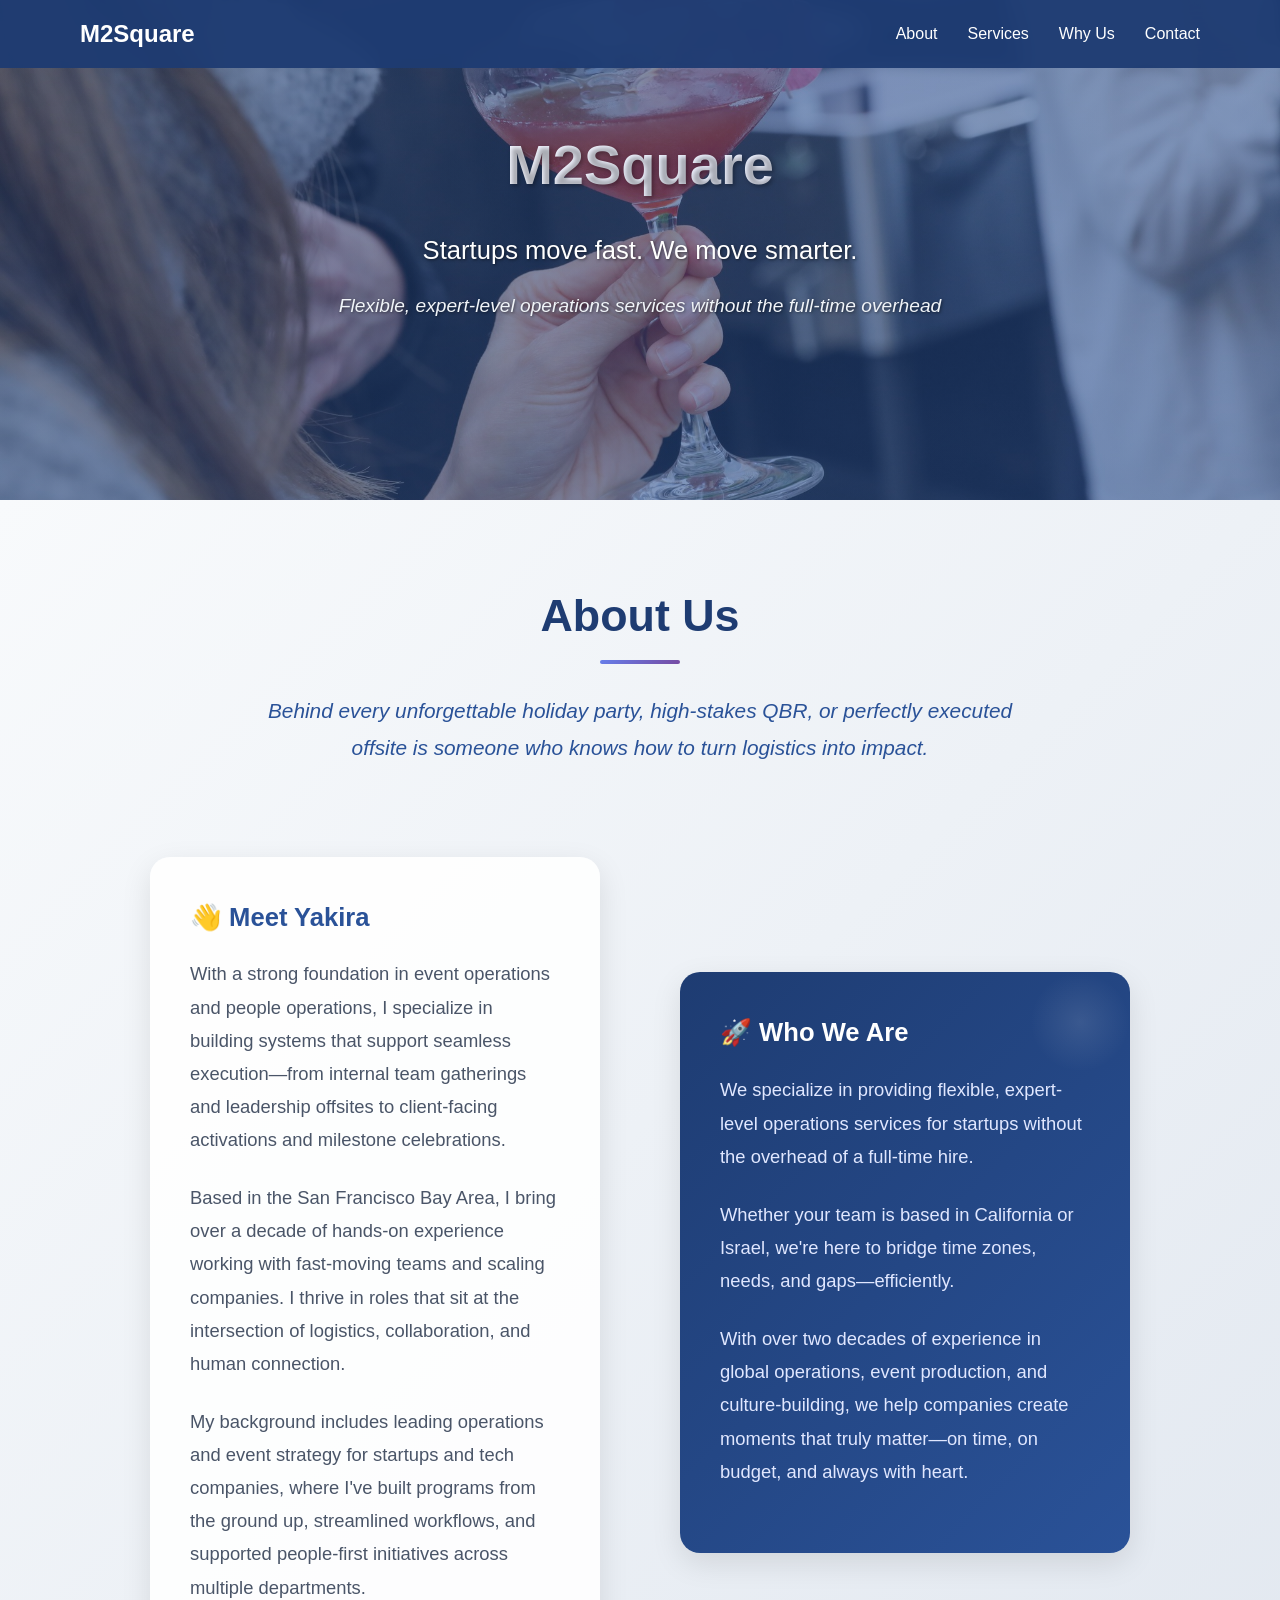
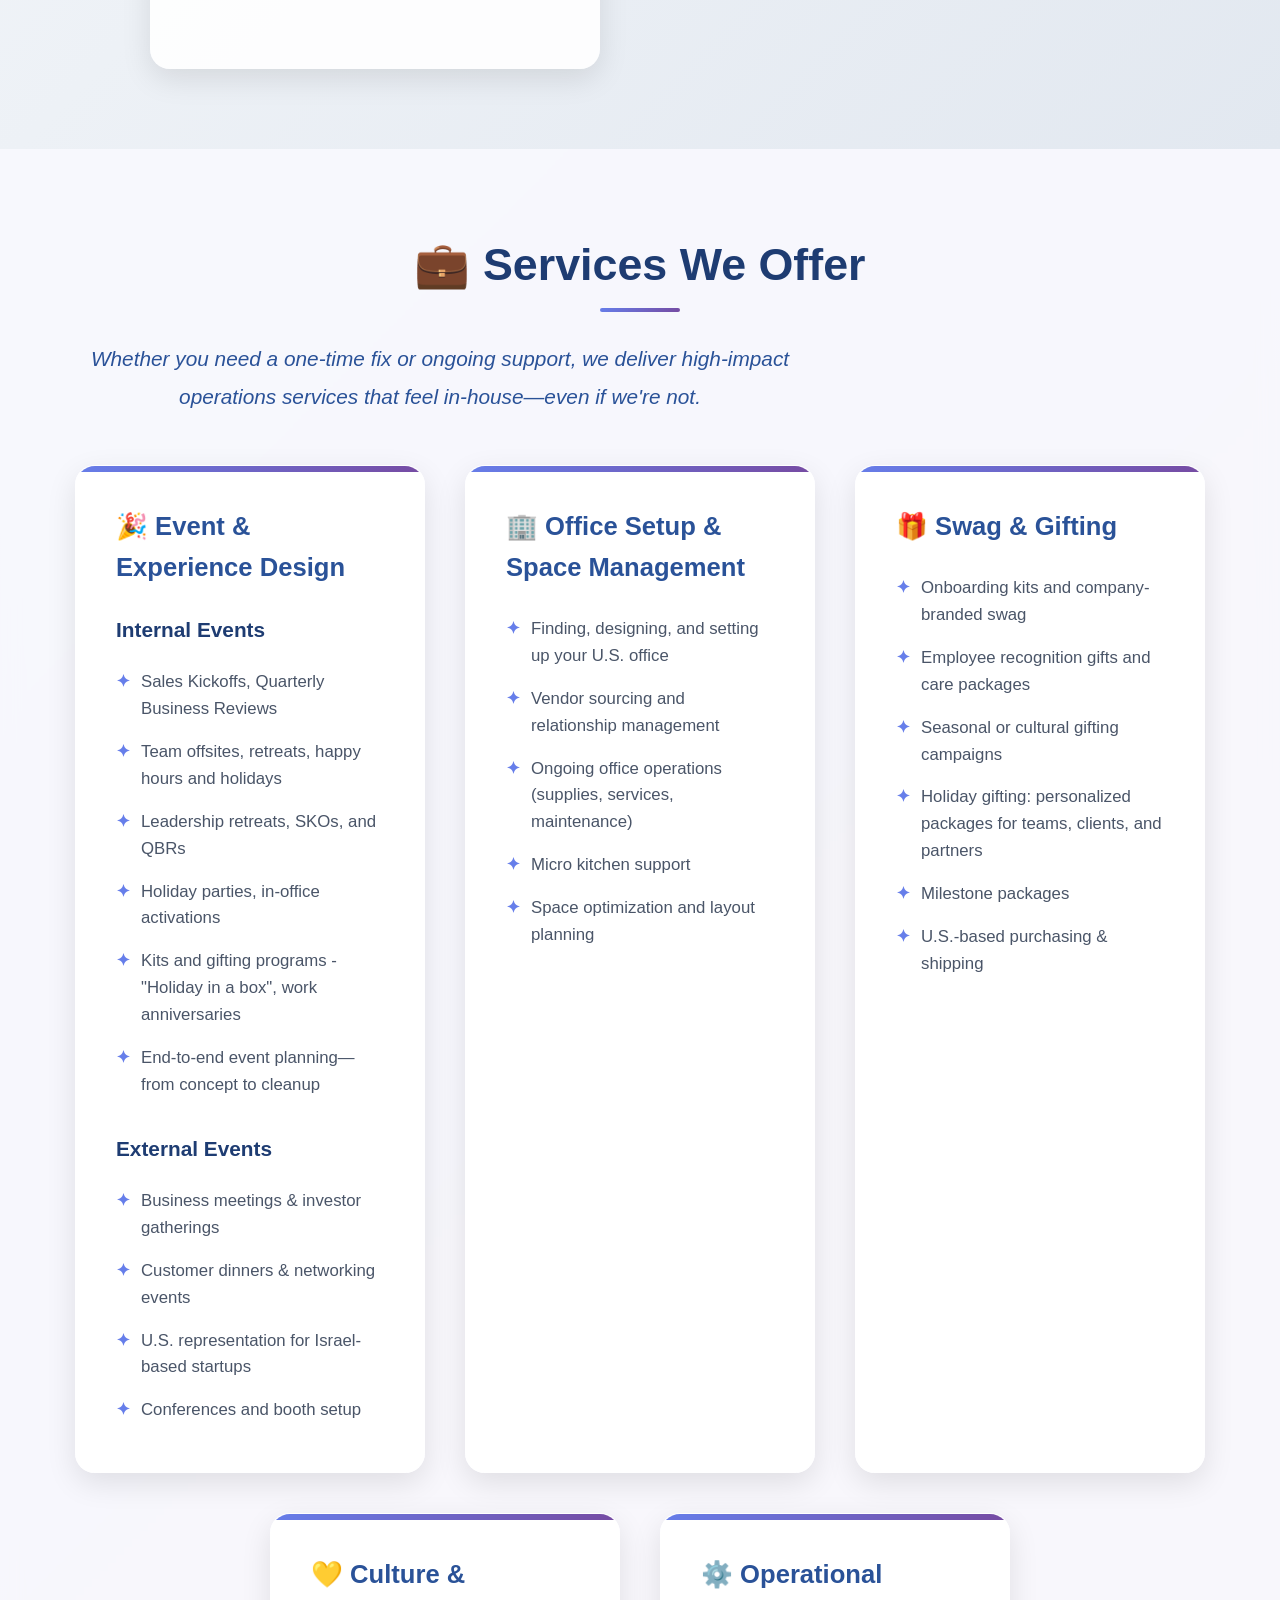
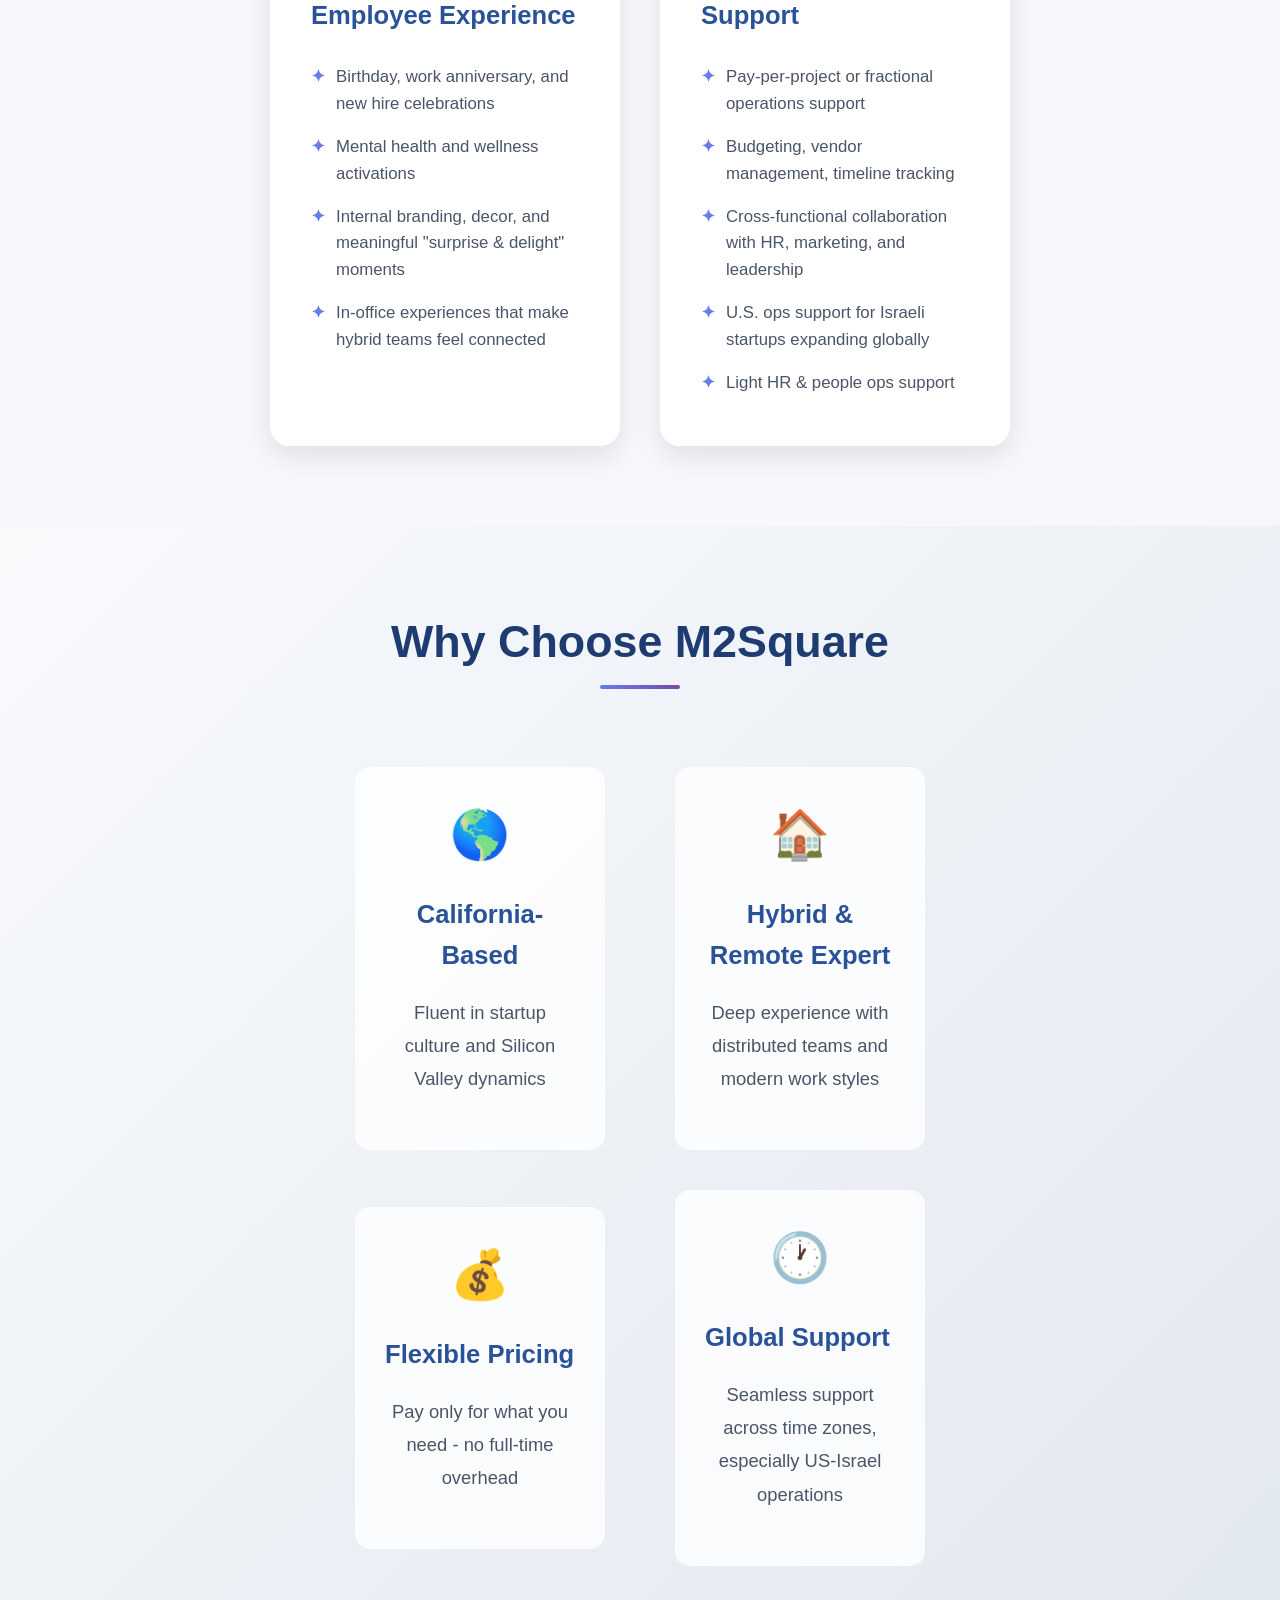
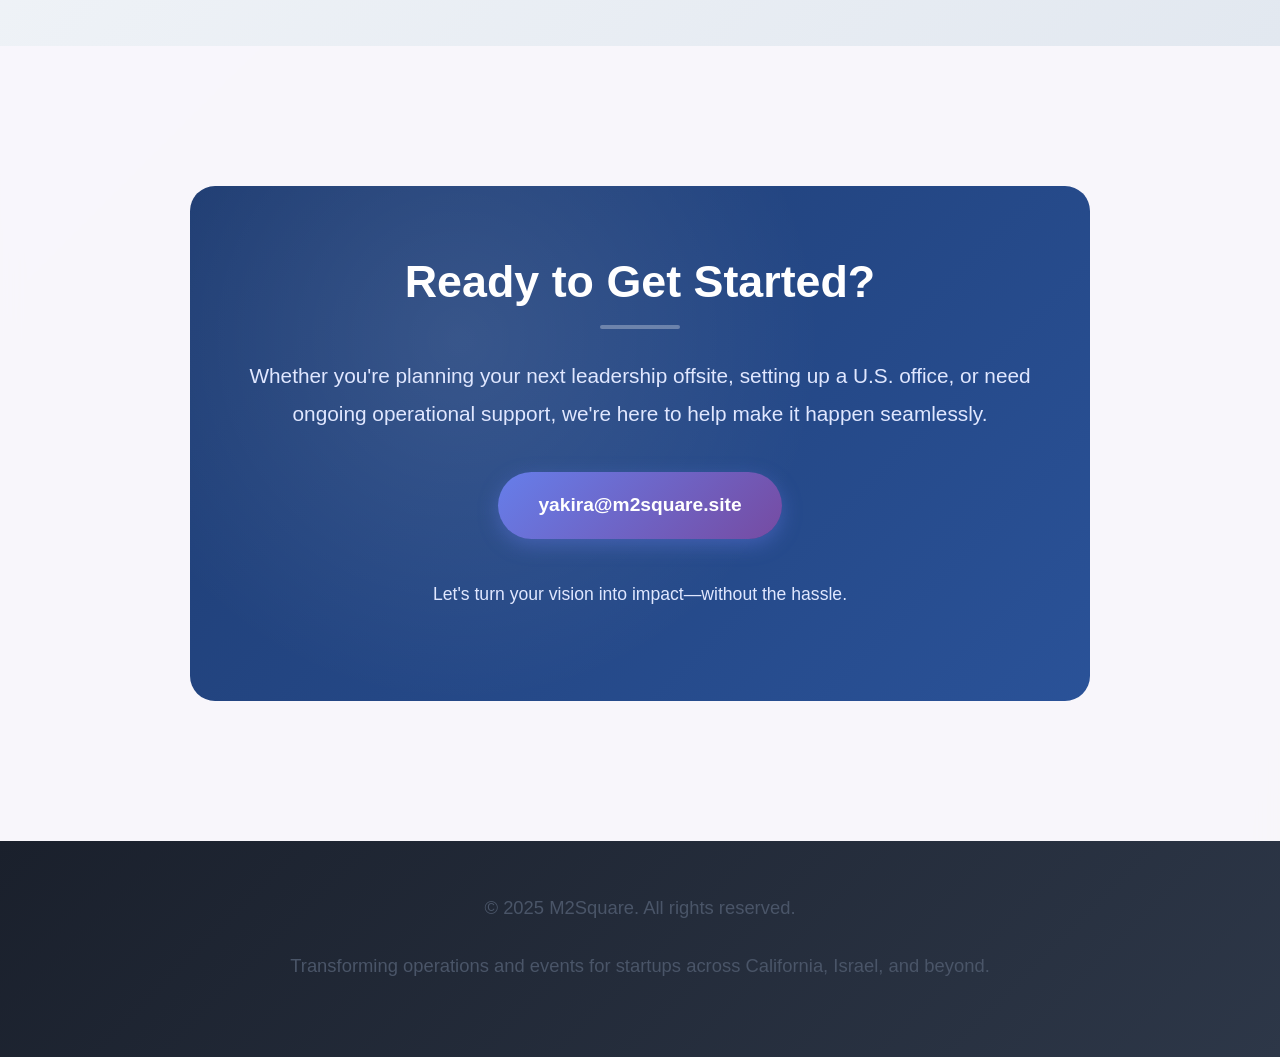
==== index.html @ 5c602f1b "Update index.html" ====
<!DOCTYPE html>
<html lang="en">
<head>
  <meta charset="UTF-8">
  <meta name="viewport" content="width=device-width, initial-scale=1.0">
  <title>M2Square | Transforming Operations & Events for Startups</title>
  <meta name="description" content="Expert operations and event services for startups. From leadership retreats to office setup, we deliver high-impact solutions without the full-time overhead.">
  <link rel="stylesheet" href="styles.css">
</head>
<body>
  <nav>
    <div class="nav-container">
      <a href="#home" class="nav-logo">M2Square</a>
      <ul class="nav-links">
        <li><a href="#about">About</a></li>
        <li><a href="#services">Services</a></li>
        <li><a href="#why-us">Why Us</a></li>
        <li><a href="#contact">Contact</a></li>
      </ul>
    </div>
  </nav>

  <div class="container">
    <header id="home">
      <h1>M2Square</h1>
      <div class="tagline">Startups move fast. We move smarter.</div>
      <div class="subline">Flexible, expert-level operations services without the full-time overhead</div>
    </header>
    
    <section id="about">
      <h2>About Us</h2>
      <p class="lead-text">Behind every unforgettable holiday party, high-stakes QBR, or perfectly executed offsite is someone who knows how to turn logistics into impact.</p>
      
      <div class="about-grid">
        <div class="about-card yakira-profile">
          <h3>👋 Meet Yakira</h3>
          <p>With a strong foundation in event operations and people operations, I specialize in building systems that support seamless execution—from internal team gatherings and leadership offsites to client-facing activations and milestone celebrations.</p>
          
          <p>Based in the San Francisco Bay Area, I bring over a decade of hands-on experience working with fast-moving teams and scaling companies. I thrive in roles that sit at the intersection of logistics, collaboration, and human connection.</p>
          
          <p>My background includes leading operations and event strategy for startups and tech companies, where I've built programs from the ground up, streamlined workflows, and supported people-first initiatives across multiple departments.</p>
        </div>
        
        <div class="about-card company-profile">
          <h3>🚀 Who We Are</h3>
          <p>We specialize in providing flexible, expert-level operations services for startups without the overhead of a full-time hire.</p>
          
          <p>Whether your team is based in California or Israel, we're here to bridge time zones, needs, and gaps—efficiently.</p>
          
          <p>With over two decades of experience in global operations, event production, and culture-building, we help companies create moments that truly matter—on time, on budget, and always with heart.</p>
        </div>
      </div>
    </section>

    <section id="services">
      <div class="section-content">
        <h2>💼 Services We Offer</h2>
        <p class="lead-text">Whether you need a one-time fix or ongoing support, we deliver high-impact operations services that feel in-house—even if we're not.</p>
        
        <div class="services-grid">
          <div class="service-category">
            <h3>🎉 Event & Experience Design</h3>
            <h4>Internal Events</h4>
            <ul class="service-list">
              <li>Sales Kickoffs, Quarterly Business Reviews</li>
              <li>Team offsites, retreats, happy hours and holidays</li>
              <li>Leadership retreats, SKOs, and QBRs</li>
              <li>Holiday parties, in-office activations</li>
              <li>Kits and gifting programs - "Holiday in a box", work anniversaries</li>
              <li>End-to-end event planning—from concept to cleanup</li>
            </ul>
            
            <h4>External Events</h4>
            <ul class="service-list">
              <li>Business meetings & investor gatherings</li>
              <li>Customer dinners & networking events</li>
              <li>U.S. representation for Israel-based startups</li>
              <li>Conferences and booth setup</li>
            </ul>
          </div>

          <div class="service-category">
            <h3>🏢 Office Setup & Space Management</h3>
            <ul class="service-list">
              <li>Finding, designing, and setting up your U.S. office</li>
              <li>Vendor sourcing and relationship management</li>
              <li>Ongoing office operations (supplies, services, maintenance)</li>
              <li>Micro kitchen support</li>
              <li>Space optimization and layout planning</li>
            </ul>
          </div>

          <div class="service-category">
            <h3>🎁 Swag & Gifting</h3>
            <ul class="service-list">
              <li>Onboarding kits and company-branded swag</li>
              <li>Employee recognition gifts and care packages</li>
              <li>Seasonal or cultural gifting campaigns</li>
              <li>Holiday gifting: personalized packages for teams, clients, and partners</li>
              <li>Milestone packages</li>
              <li>U.S.-based purchasing & shipping</li>
            </ul>
          </div>

          <div class="service-category">
            <h3>💛 Culture & Employee Experience</h3>
            <ul class="service-list">
              <li>Birthday, work anniversary, and new hire celebrations</li>
              <li>Mental health and wellness activations</li>
              <li>Internal branding, decor, and meaningful "surprise & delight" moments</li>
              <li>In-office experiences that make hybrid teams feel connected</li>
            </ul>
          </div>

          <div class="service-category">
            <h3>⚙️ Operational Support</h3>
            <ul class="service-list">
              <li>Pay-per-project or fractional operations support</li>
              <li>Budgeting, vendor management, timeline tracking</li>
              <li>Cross-functional collaboration with HR, marketing, and leadership</li>
              <li>U.S. ops support for Israeli startups expanding globally</li>
              <li>Light HR & people ops support</li>
            </ul>
          </div>
        </div>
      </div>
    </section>

    <section id="why-us">
      <h2>Why Choose M2Square</h2>
      <div class="features-grid">
        <div class="feature-item">
          <span class="feature-icon">🌎</span>
          <h3>California-Based</h3>
          <p>Fluent in startup culture and Silicon Valley dynamics</p>
        </div>
        
        <div class="feature-item">
          <span class="feature-icon">🏠</span>
          <h3>Hybrid & Remote Expert</h3>
          <p>Deep experience with distributed teams and modern work styles</p>
        </div>
        
        <div class="feature-item">
          <span class="feature-icon">💰</span>
          <h3>Flexible Pricing</h3>
          <p>Pay only for what you need - no full-time overhead</p>
        </div>
        
        <div class="feature-item">
          <span class="feature-icon">🕐</span>
          <h3>Global Support</h3>
          <p>Seamless support across time zones, especially US-Israel operations</p>
        </div>
      </div>
    </section>

    <section id="contact">
      <div class="contact-section">
        <h2>Ready to Get Started?</h2>
        <p>Whether you're planning your next leadership offsite, setting up a U.S. office, or need ongoing operational support, we're here to help make it happen seamlessly.</p>
        <a href="mailto:yakira@m2square.site" class="email-link">yakira@m2square.site</a>
        <p style="margin-top: 30px; font-size: 1.1em;">Let's turn your vision into impact—without the hassle.</p>
      </div>
    </section>

    <footer>
      <p>&copy; 2025 M2Square. All rights reserved.</p>
      <p>Transforming operations and events for startups across California, Israel, and beyond.</p>
    </footer>
  </div>

  <script src="script.js"></script>
</body>
</html>
---- styles.css ----
* { margin: 0; padding: 0; box-sizing: border-box; }

body { 
  font-family: 'Inter', -apple-system, BlinkMacSystemFont, 'Segoe UI', Roboto, sans-serif; 
  line-height: 1.6; 
  color: #1a1a1a; 
  background: linear-gradient(135deg, #667eea 0%, #764ba2 100%);
  min-height: 100vh;
}

.container { 
  background: rgba(255, 255, 255, 0.95);
  backdrop-filter: blur(10px);
  min-height: 100vh;
  box-shadow: 0 8px 32px rgba(0,0,0,0.1);
}

/* Navigation */
nav {
  position: fixed;
  top: 0;
  width: 100%;
  background: rgba(30, 60, 114, 0.95);
  backdrop-filter: blur(10px);
  z-index: 1000;
  padding: 15px 0;
  transition: all 0.3s ease;
}

.nav-container {
  max-width: 1200px;
  margin: 0 auto;
  display: flex;
  justify-content: space-between;
  align-items: center;
  padding: 0 40px;
}

.nav-logo {
  font-size: 1.5em;
  font-weight: 700;
  color: white;
  text-decoration: none;
}

.nav-links {
  display: flex;
  gap: 30px;
  list-style: none;
}

.nav-links a {
  color: white;
  text-decoration: none;
  font-weight: 500;
  transition: color 0.3s ease;
}

.nav-links a:hover {
  color: #667eea;
}

/* Header */
header { 
  background: linear-gradient(135deg, rgba(30, 60, 114, 0.4) 0%, rgba(42, 82, 152, 0.4) 100%), url('images/hero-image.jpg') no-repeat center center;
  background-size: cover;
  color: #fff; 
  padding: 120px 20px 80px; 
  text-align: center;
  position: relative;
  overflow: hidden;
  min-height: 500px;
}

header::before {
  content: '';
  position: absolute;
  top: 0;
  left: 0;
  right: 0;
  bottom: 0;
  background: linear-gradient(135deg, rgba(30, 60, 114, 0.3) 0%, rgba(42, 82, 152, 0.3) 100%);
}

header h1 { 
  margin: 0; 
  font-size: 3.5em; 
  font-weight: 700;
  background: linear-gradient(135deg, #fff 0%, #e0e7ff 100%);
  -webkit-background-clip: text;
  -webkit-text-fill-color: transparent;
  background-clip: text;
  position: relative;
  z-index: 1;
  text-shadow: 2px 2px 4px rgba(0,0,0,0.3);
}

.tagline { 
  font-size: 1.6em; 
  color: #fff; 
  margin: 20px 0;
  font-weight: 300;
  position: relative;
  z-index: 1;
  text-shadow: 1px 1px 3px rgba(0,0,0,0.5);
}

.subline {
  font-size: 1.2em;
  color: #f0f4f8;
  margin-top: 10px;
  font-style: italic;
  position: relative;
  z-index: 1;
  text-shadow: 1px 1px 3px rgba(0,0,0,0.5);
}

/* Sections */
section { 
  padding: 80px 20px; 
  width: 100%;
  position: relative;
  text-align: center;
  display: flex;
  flex-direction: column;
  align-items: center;
}

section:nth-child(even) {
  background: linear-gradient(135deg, #f8fafc 0%, #e2e8f0 100%);
}

section:nth-child(even) .section-content {
  width: 100%;
  max-width: 1200px;
  text-align: center;
  display: flex;
  flex-direction: column;
  align-items: center;
}

h2 { 
  color: #1e3c72; 
  margin-bottom: 40px;
  font-size: 2.8em;
  font-weight: 600;
  position: relative;
  display: inline-block;
  text-align: center;
}

h2::after {
  content: '';
  position: absolute;
  bottom: -12px;
  left: 50%;
  transform: translateX(-50%);
  width: 80px;
  height: 4px;
  background: linear-gradient(135deg, #667eea 0%, #764ba2 100%);
  border-radius: 2px;
}

h3 {
  color: #2a5298;
  font-size: 1.6em;
  margin-bottom: 20px;
  font-weight: 600;
  display: flex;
  align-items: center;
  gap: 10px;
}

h4 {
  color: #1e3c72;
  font-size: 1.3em;
  margin: 25px 0 15px 0;
  font-weight: 600;
}

p {
  font-size: 1.15em;
  margin-bottom: 25px;
  color: #4a5568;
  line-height: 1.8;
}

.lead-text {
  font-size: 1.3em;
  color: #2a5298;
  font-weight: 500;
  text-align: center;
  margin-bottom: 50px;
  font-style: italic;
  max-width: 800px;
}

/* Service Cards */
.services-grid {
  display: flex;
  flex-wrap: wrap;
  justify-content: center;
  gap: 40px;
  margin-top: 50px;
  width: 100%;
  max-width: 1200px;
}

.service-category {
  background: rgba(255, 255, 255, 0.9);
  padding: 40px;
  border-radius: 20px;
  box-shadow: 0 10px 30px rgba(0,0,0,0.1);
  backdrop-filter: blur(10px);
  border: 1px solid rgba(255,255,255,0.2);
  transition: all 0.3s ease;
  position: relative;
  overflow: hidden;
  text-align: left;
  width: 350px;
  flex-shrink: 0;
}

.service-category:hover {
  transform: translateY(-8px);
  box-shadow: 0 20px 40px rgba(0,0,0,0.15);
}

.service-category::before {
  content: '';
  position: absolute;
  top: 0;
  left: 0;
  width: 100%;
  height: 6px;
  background: linear-gradient(135deg, #667eea 0%, #764ba2 100%);
}

.service-list {
  list-style: none;
  padding: 0;
}

.service-list li {
  padding: 8px 0;
  color: #4a5568;
  font-size: 1.05em;
  position: relative;
  padding-left: 25px;
}

.service-list li::before {
  content: '✦';
  position: absolute;
  left: 0;
  color: #667eea;
  font-weight: bold;
}

/* About section styling */
.about-grid {
  display: grid;
  grid-template-columns: repeat(2, 1fr);
  gap: 60px;
  margin: 40px auto 0;
  width: 100%;
  max-width: 1000px;
  place-items: center;
}

.about-card {
  background: rgba(255, 255, 255, 0.9);
  padding: 40px;
  border-radius: 20px;
  box-shadow: 0 10px 30px rgba(0,0,0,0.1);
  text-align: left;
  width: 100%;
  max-width: 450px;
}

.yakira-profile {
  text-align: left;
}

.company-profile {
  background: linear-gradient(135deg, #1e3c72 0%, #2a5298 100%);
  color: white;
  position: relative;
  overflow: hidden;
}

.company-profile::before {
  content: '';
  position: absolute;
  top: 0;
  right: 0;
  width: 100px;
  height: 100px;
  background: radial-gradient(circle, rgba(255,255,255,0.1) 0%, transparent 70%);
}

.company-profile h3 {
  color: white;
}

.company-profile p {
  color: #e0e7ff;
}

/* Why Us section */
.features-grid {
  display: grid;
  grid-template-columns: repeat(2, 1fr);
  gap: 40px;
  margin: 50px auto 0;
  width: 100%;
  max-width: 600px;
  place-items: center;
}

.feature-item {
  text-align: center;
  padding: 30px;
  background: rgba(255, 255, 255, 0.8);
  border-radius: 15px;
  transition: all 0.3s ease;
  width: 100%;
  max-width: 250px;
}

.feature-item:hover {
  transform: translateY(-5px);
}

.feature-icon {
  font-size: 3em;
  margin-bottom: 20px;
  display: block;
}

/* Contact Section */
.contact-section {
  text-align: center;
  background: linear-gradient(135deg, #1e3c72 0%, #2a5298 100%);
  color: white;
  border-radius: 25px;
  margin: 60px 0;
  padding: 60px 40px;
  position: relative;
  overflow: hidden;
  width: 100%;
  max-width: 900px;
}

.contact-section::before {
  content: '';
  position: absolute;
  top: 0;
  left: 0;
  right: 0;
  bottom: 0;
  background: radial-gradient(circle at 30% 30%, rgba(255,255,255,0.1) 0%, transparent 50%);
}

.contact-section h2 {
  color: white;
  position: relative;
  z-index: 1;
}

.contact-section h2::after {
  background: rgba(255,255,255,0.3);
}

.contact-section p {
  color: #e0e7ff;
  font-size: 1.3em;
  position: relative;
  z-index: 1;
  margin-bottom: 30px;
}

.email-link {
  display: inline-block;
  background: linear-gradient(135deg, #667eea 0%, #764ba2 100%);
  color: white;
  padding: 18px 40px;
  border-radius: 50px;
  text-decoration: none;
  font-weight: 600;
  font-size: 1.2em;
  margin: 10px 20px;
  transition: all 0.3s ease;
  box-shadow: 0 6px 20px rgba(102, 126, 234, 0.4);
  position: relative;
  z-index: 1;
}

.email-link:hover {
  transform: translateY(-3px);
  box-shadow: 0 10px 30px rgba(102, 126, 234, 0.6);
}

/* Footer */
footer { 
  text-align: center; 
  background: linear-gradient(135deg, #1a202c 0%, #2d3748 100%);
  color: #a0aec0;
  padding: 50px 40px; 
  font-size: 1em;
}

/* Mobile Responsiveness */
@media (max-width: 768px) { 
  .nav-container { padding: 0 20px; }
  .nav-links { display: none; }
  
  header { padding: 100px 20px 60px; }
  header h1 { font-size: 2.5em; }
  .tagline { font-size: 1.3em; }
  .subline { font-size: 1.1em; }
  
  section { padding: 60px 20px; }
  
  h2 { font-size: 2.2em; }
  
  .services-grid { 
    flex-direction: column;
    align-items: center;
  }
  
  .service-category {
    width: 100%;
    max-width: 400px;
  }
  
  .about-grid { 
    grid-template-columns: 1fr;
    max-width: 500px;
  }
  
  .about-card {
    width: 100%;
    max-width: none;
  }
  
  .features-grid { 
    grid-template-columns: 1fr;
    max-width: 300px;
  }
  
  .feature-item {
    width: 100%;
    max-width: none;
  }
  
  .contact-section { 
    margin: 40px 0; 
    padding: 40px 20px;
    width: 100%;
  }
}

/* Smooth scrolling */
html { scroll-behavior: smooth; }

/* Animation */
@keyframes fadeInUp {
  from {
    opacity: 0;
    transform: translateY(30px);
  }
  to {
    opacity: 1;
    transform: translateY(0);
  }
}

section {
  animation: fadeInUp 0.8s ease-out;
}
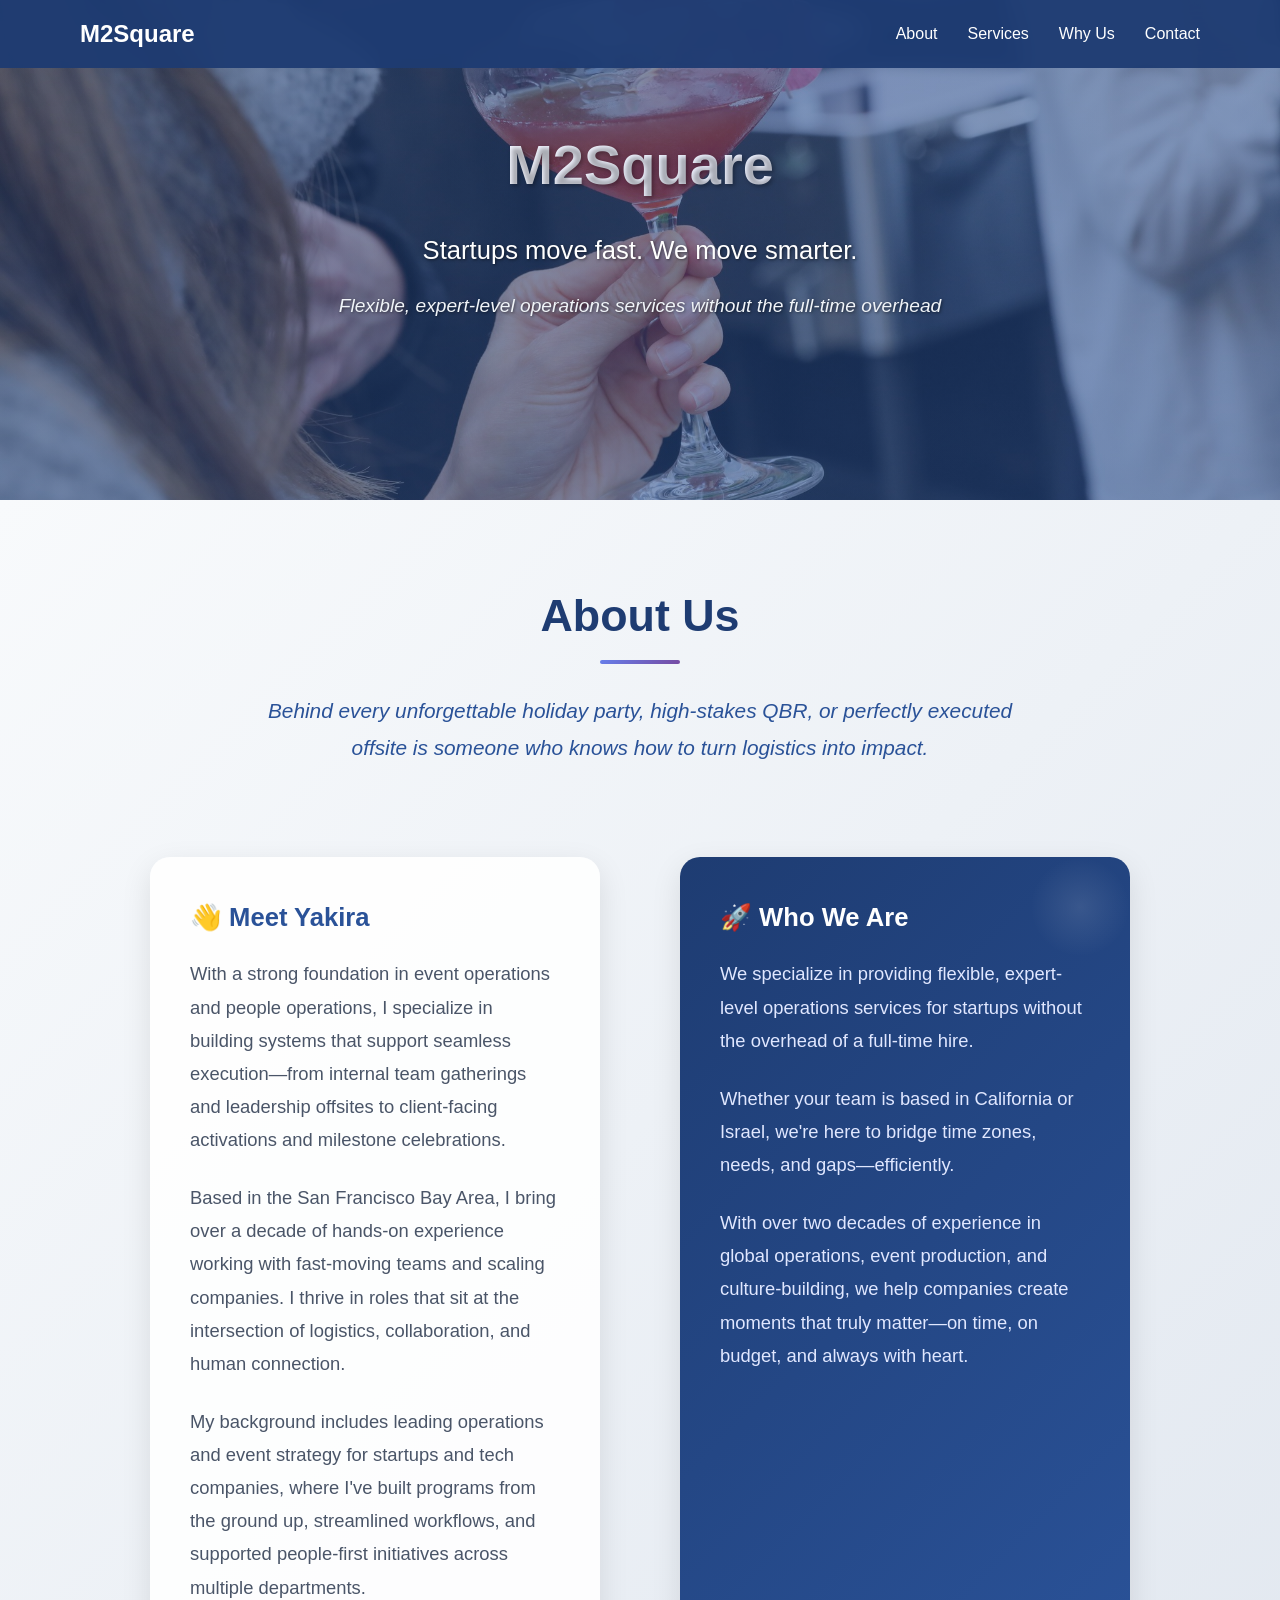
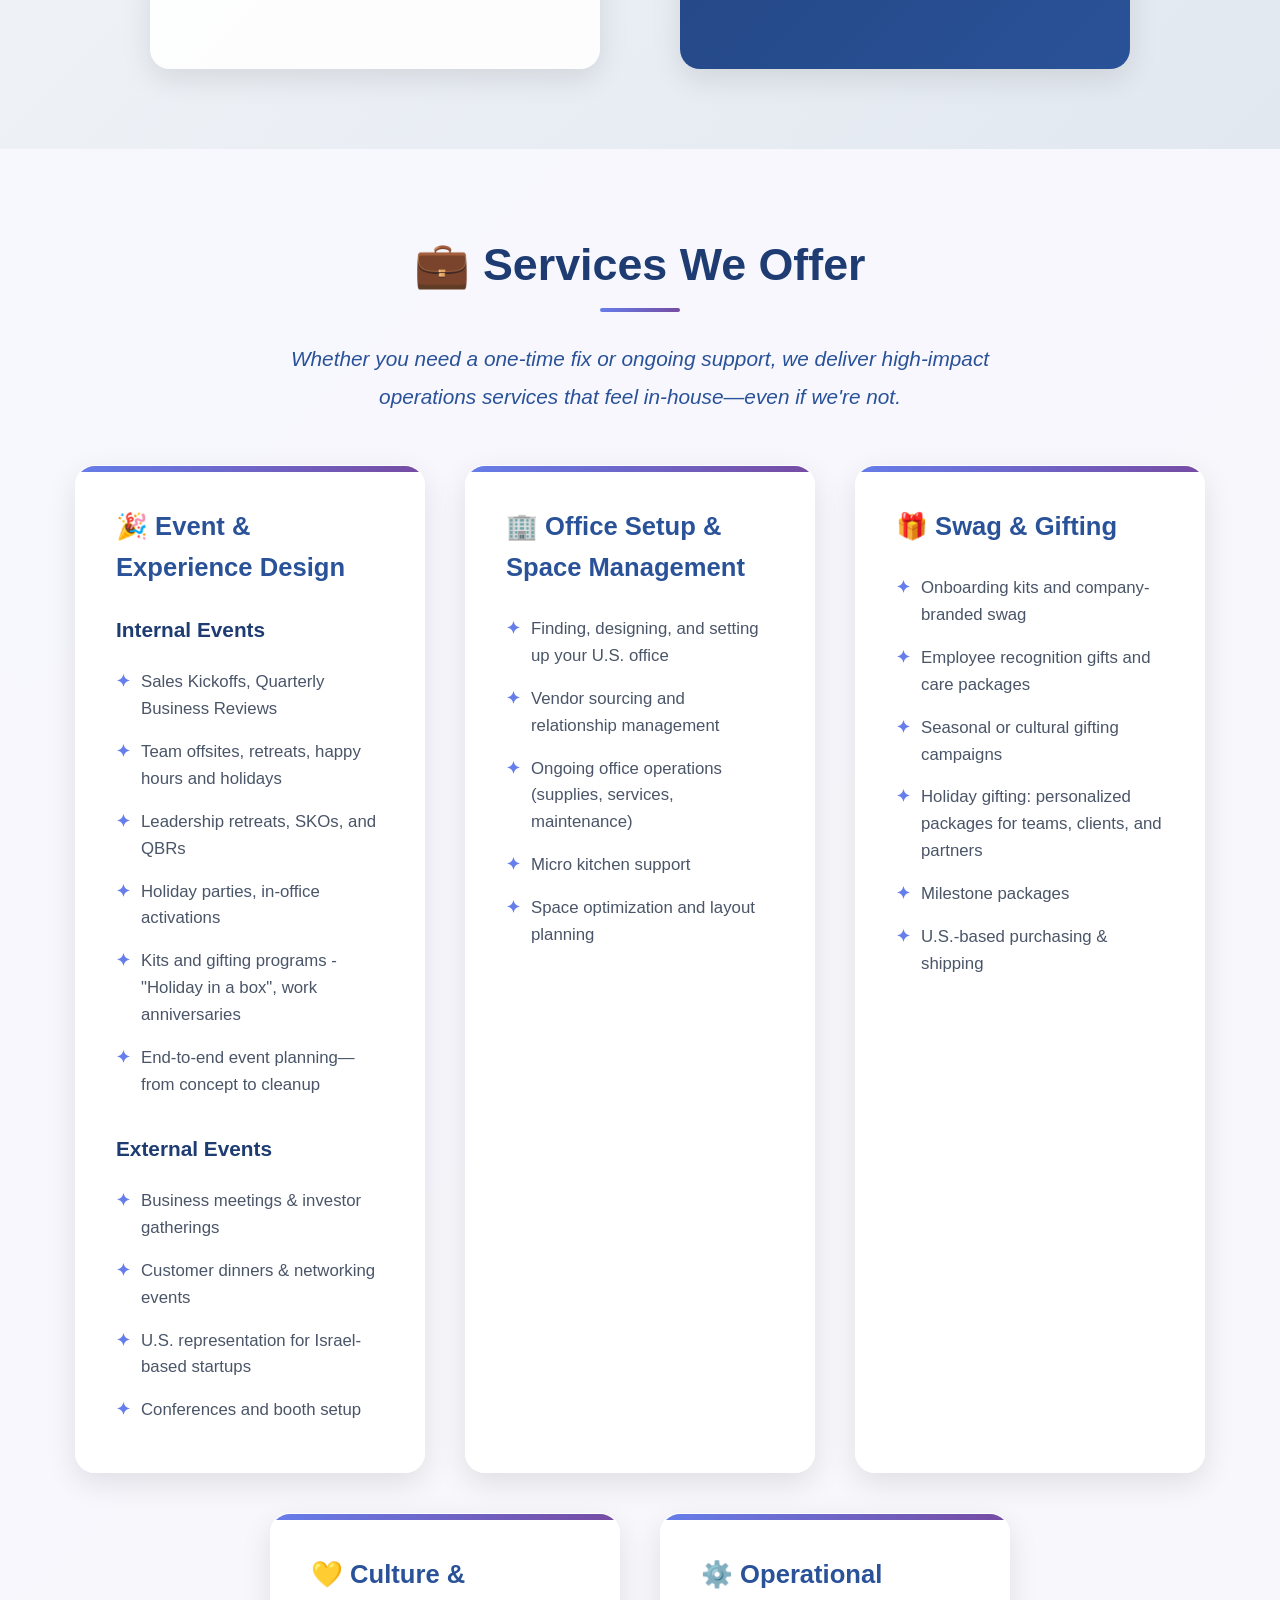
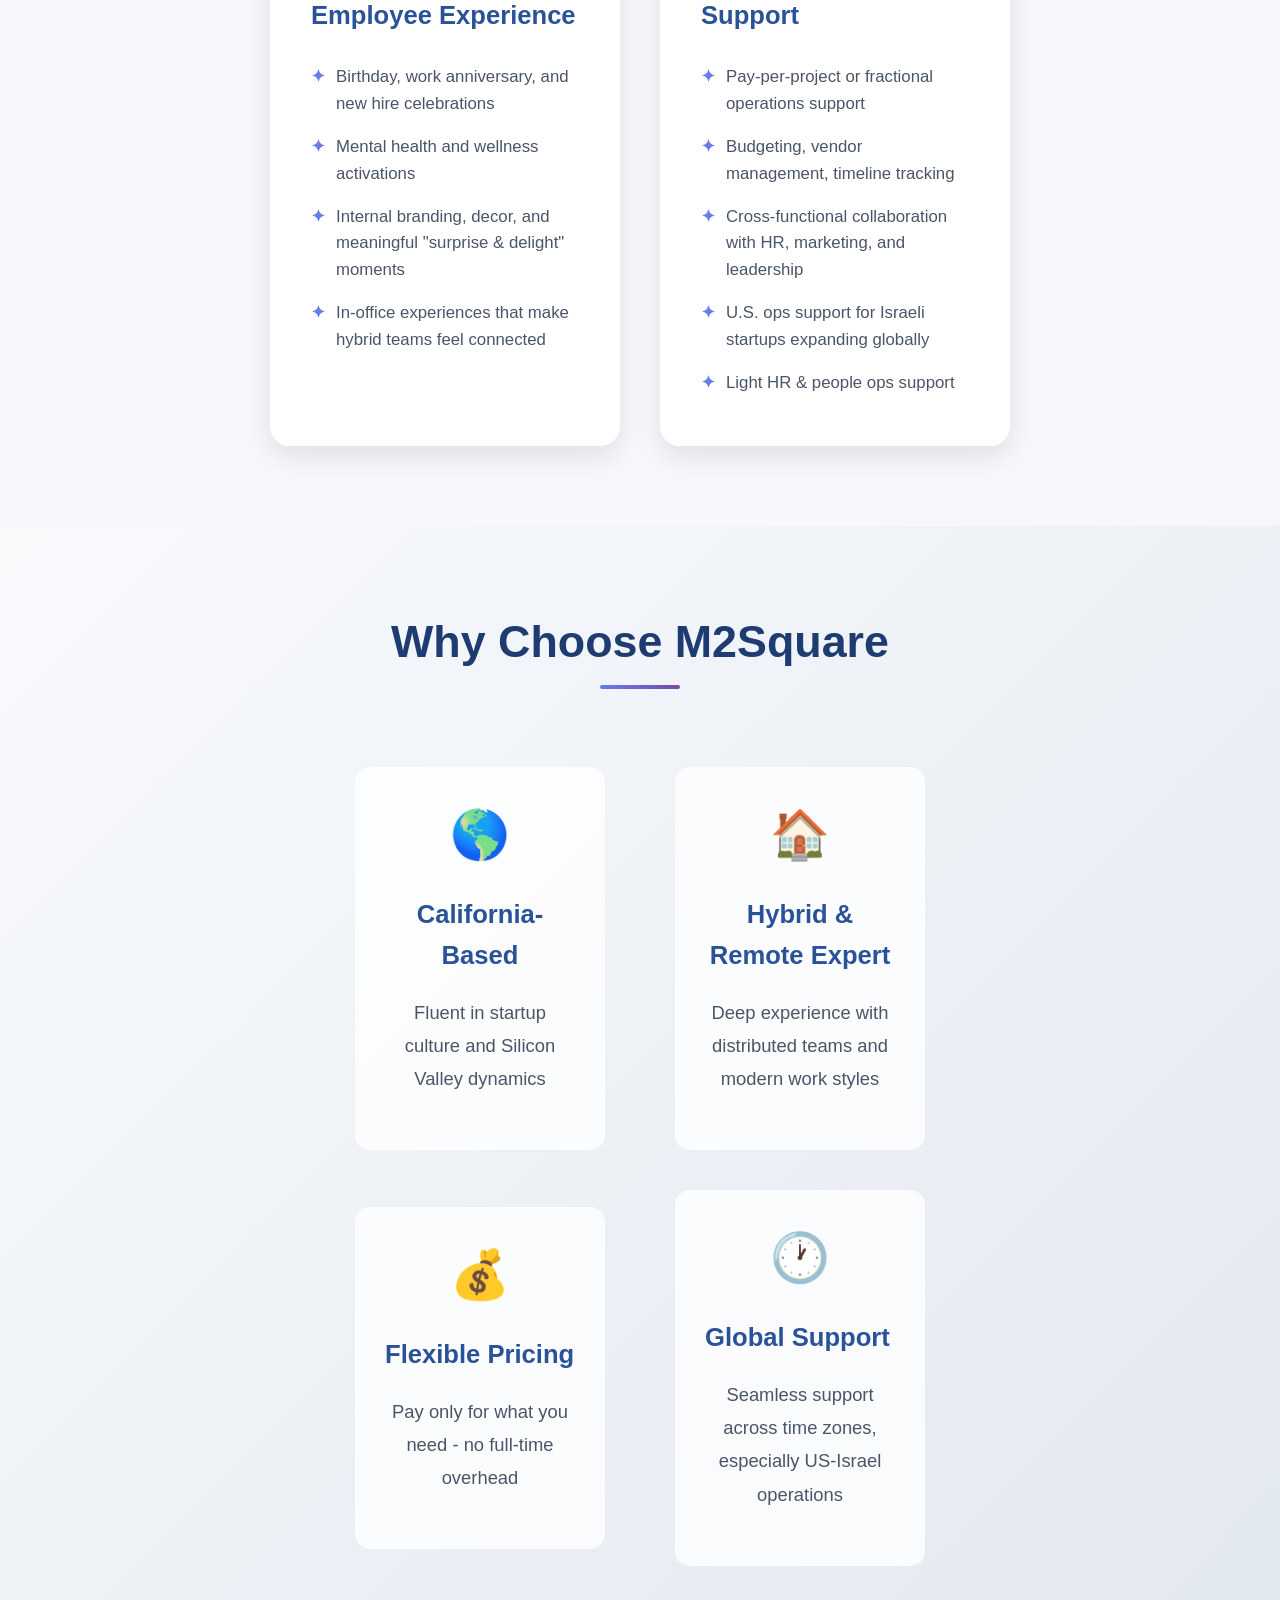
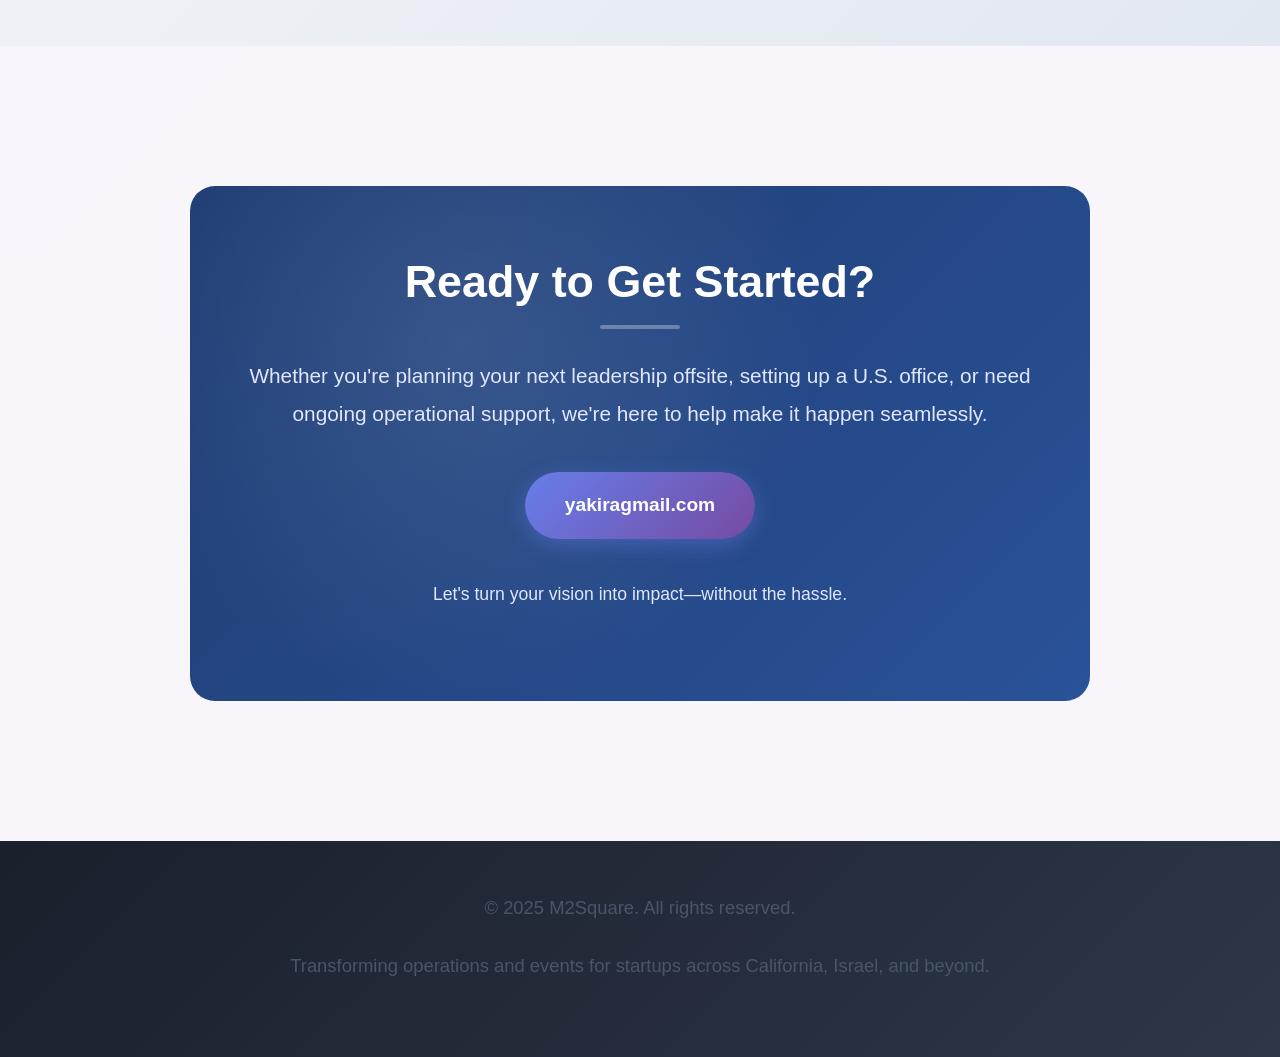
==== commit fa4f7cfa: "Update index.html" ====
--- a/index.html
+++ b/index.html
@@ -159,7 +159,7 @@
       <div class="contact-section">
         <h2>Ready to Get Started?</h2>
         <p>Whether you're planning your next leadership offsite, setting up a U.S. office, or need ongoing operational support, we're here to help make it happen seamlessly.</p>
-        <a href="mailto:yakira@m2square.site" class="email-link">yakira@m2square.site</a>
+        <a href="mailto:yakira@gmail.com" class="email-link">yakiragmail.com</a>
         <p style="margin-top: 30px; font-size: 1.1em;">Let's turn your vision into impact—without the hassle.</p>
       </div>
     </section>
--- a/styles.css
+++ b/styles.css
@@ -190,9 +190,10 @@
   color: #2a5298;
   font-weight: 500;
   text-align: center;
-  margin-bottom: 50px;
+  margin: 0 auto 50px auto;
   font-style: italic;
   max-width: 800px;
+  width: 100%;
 }
 
 /* Service Cards */
@@ -265,7 +266,8 @@
   margin: 40px auto 0;
   width: 100%;
   max-width: 1000px;
-  place-items: center;
+  place-items: start center;
+  align-items: stretch;
 }
 
 .about-card {
@@ -276,6 +278,9 @@
   text-align: left;
   width: 100%;
   max-width: 450px;
+  min-height: 400px;
+  display: flex;
+  flex-direction: column;
 }
 
 .yakira-profile {
@@ -439,10 +444,11 @@
     max-width: 500px;
   }
   
-  .about-card {
-    width: 100%;
-    max-width: none;
-  }
+.about-card {
+  width: 100%;
+  max-width: none;
+  min-height: auto;
+}
   
   .features-grid { 
     grid-template-columns: 1fr;
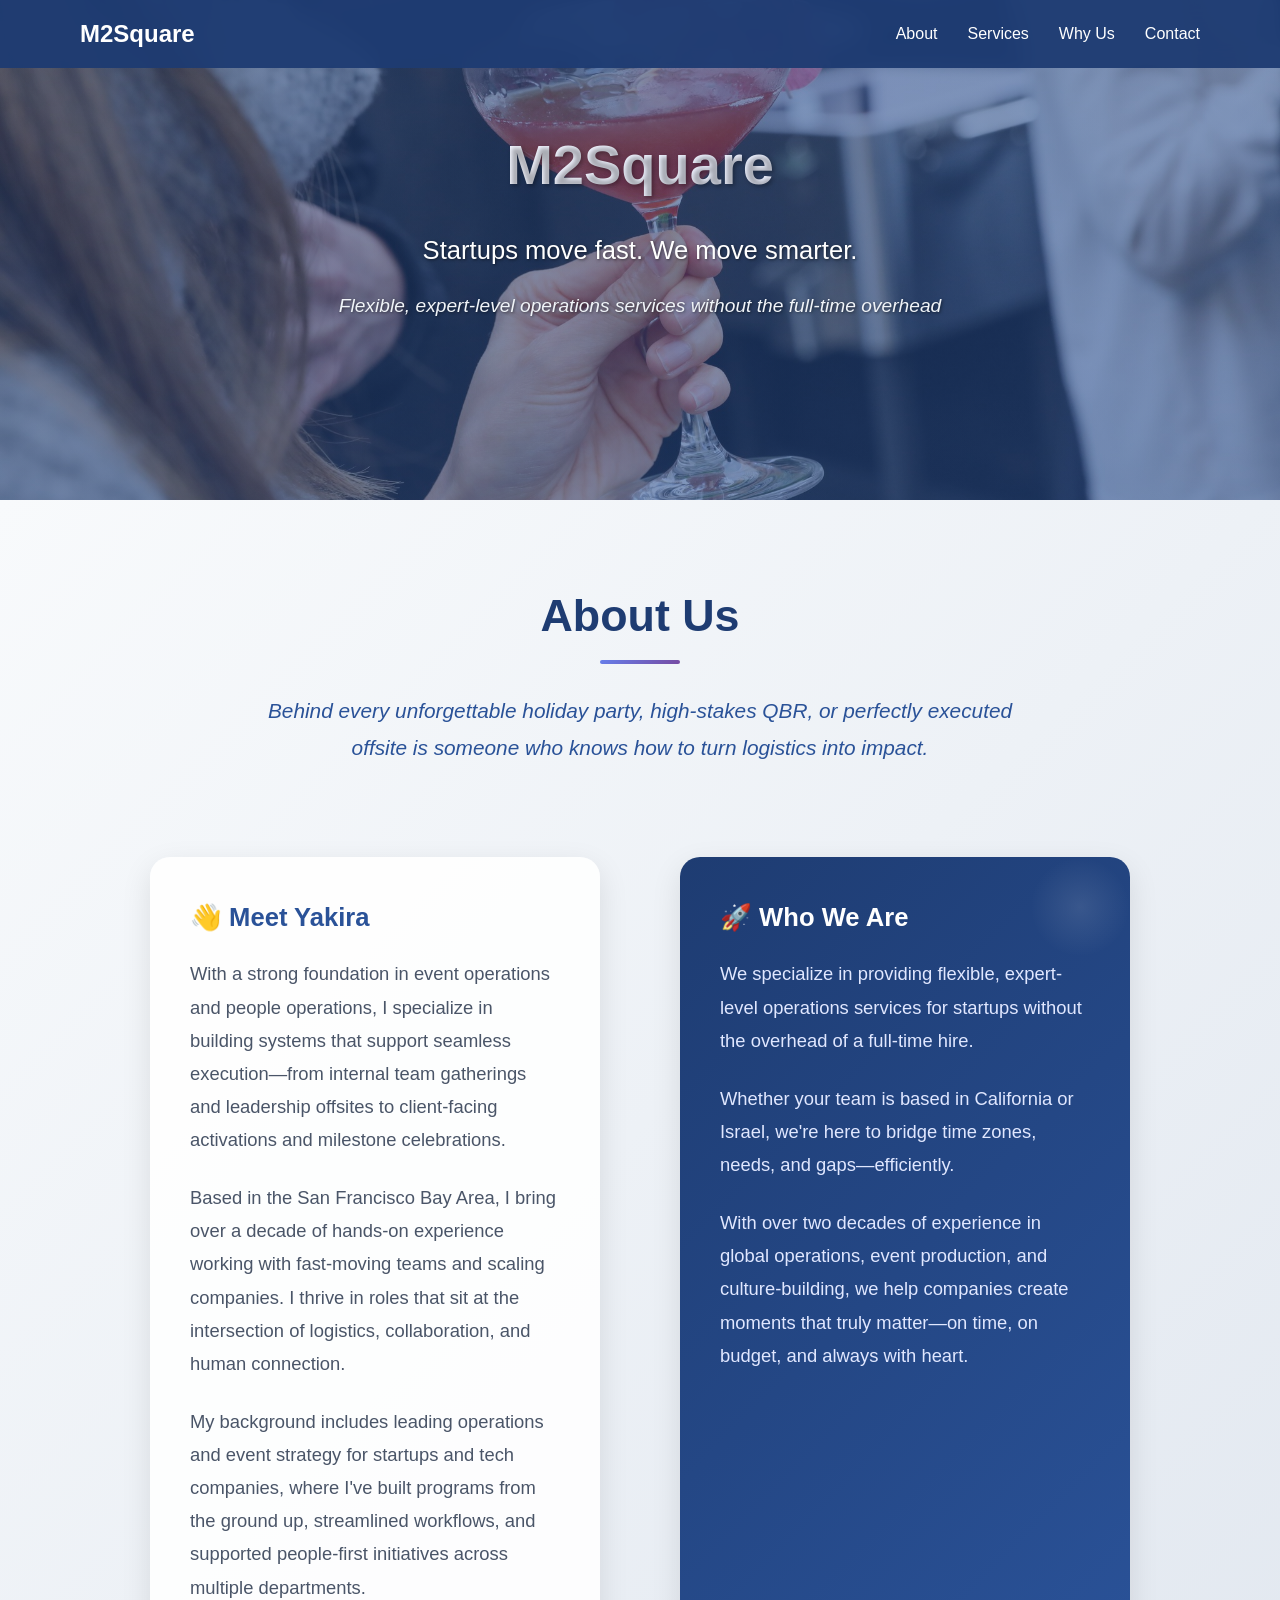
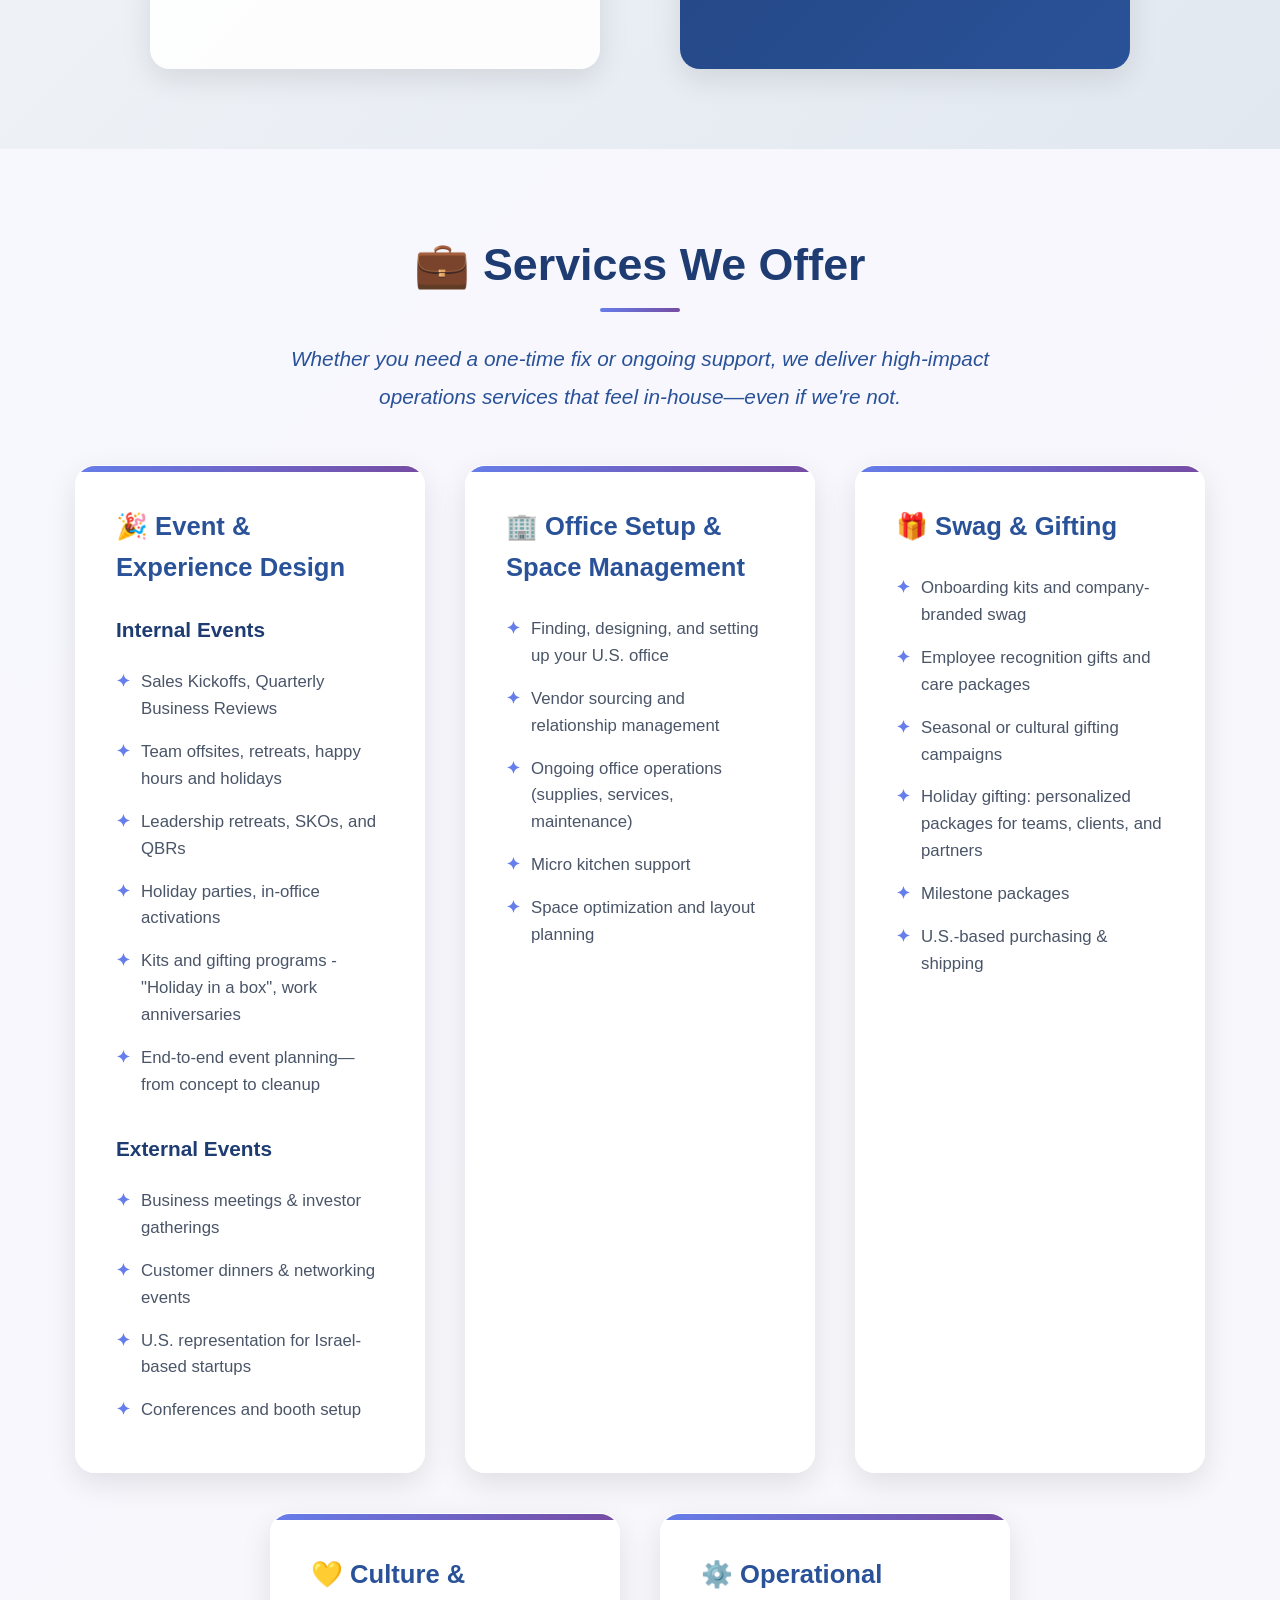
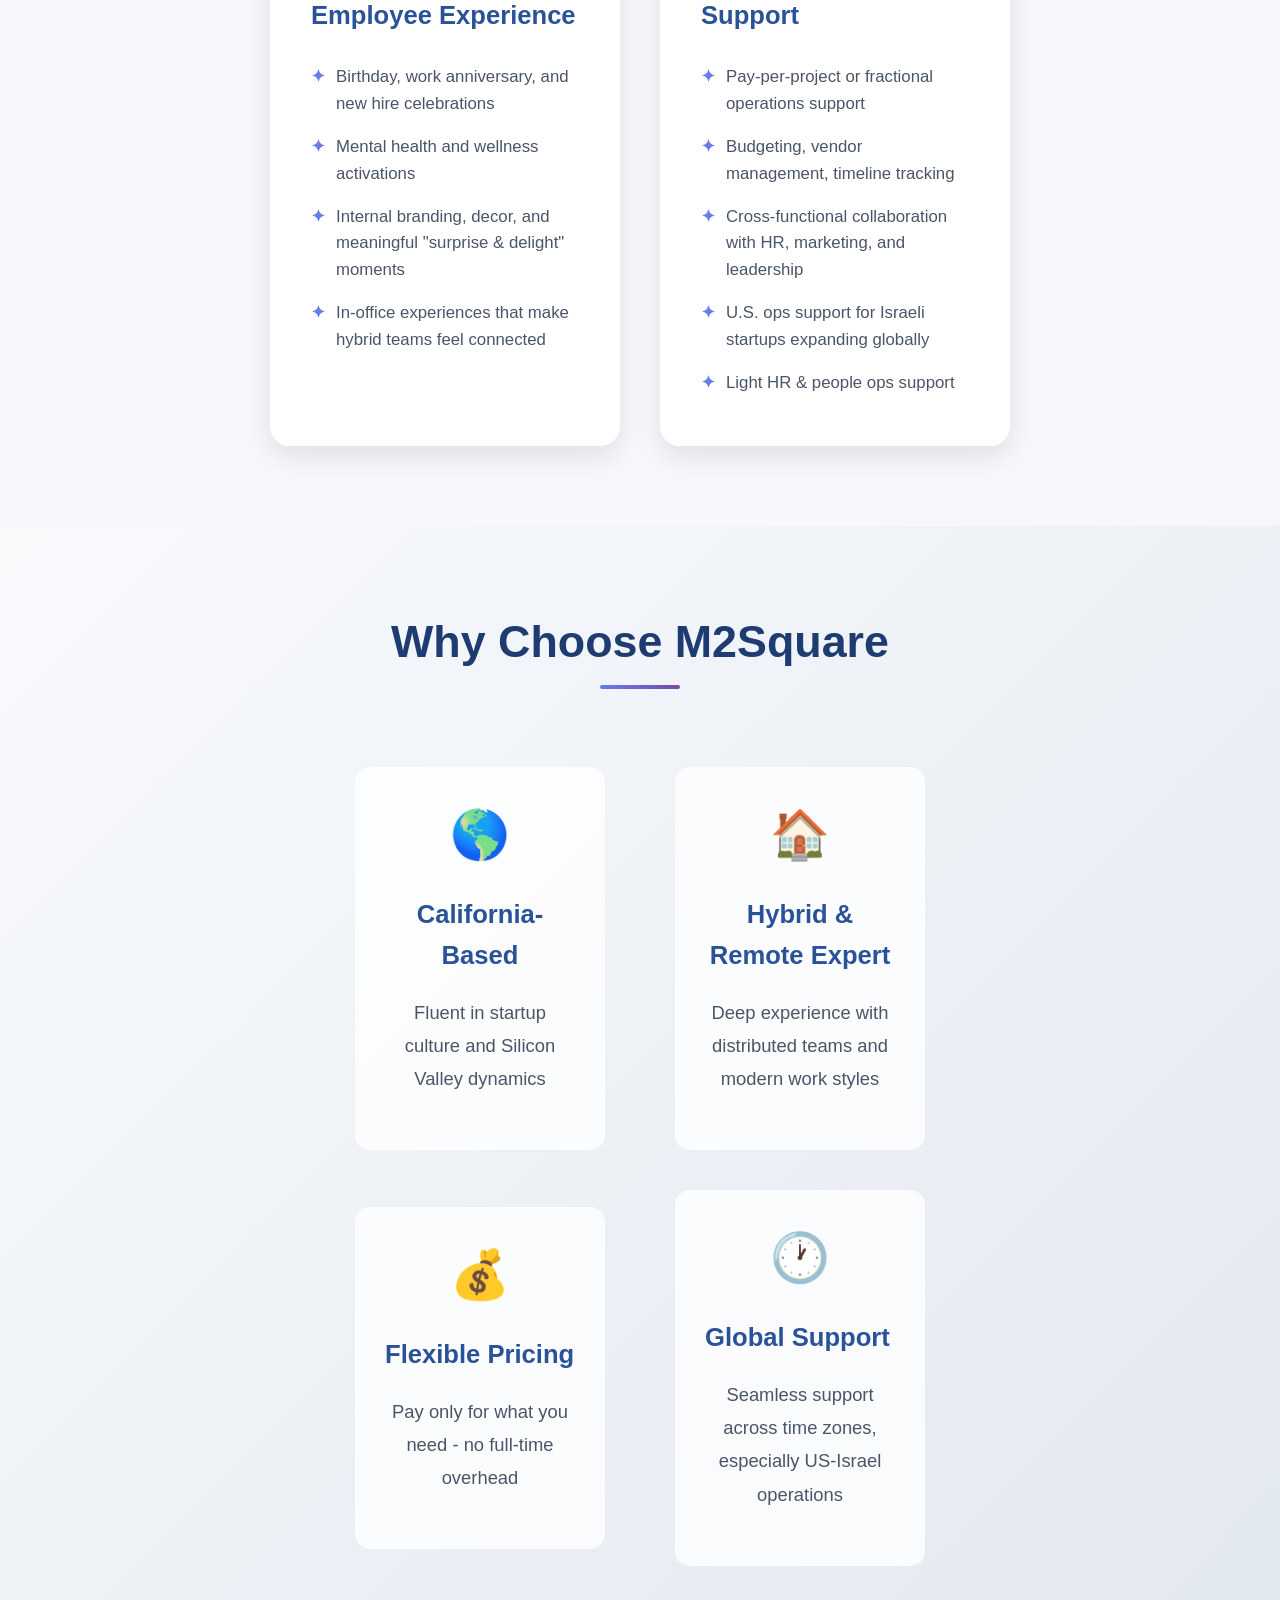
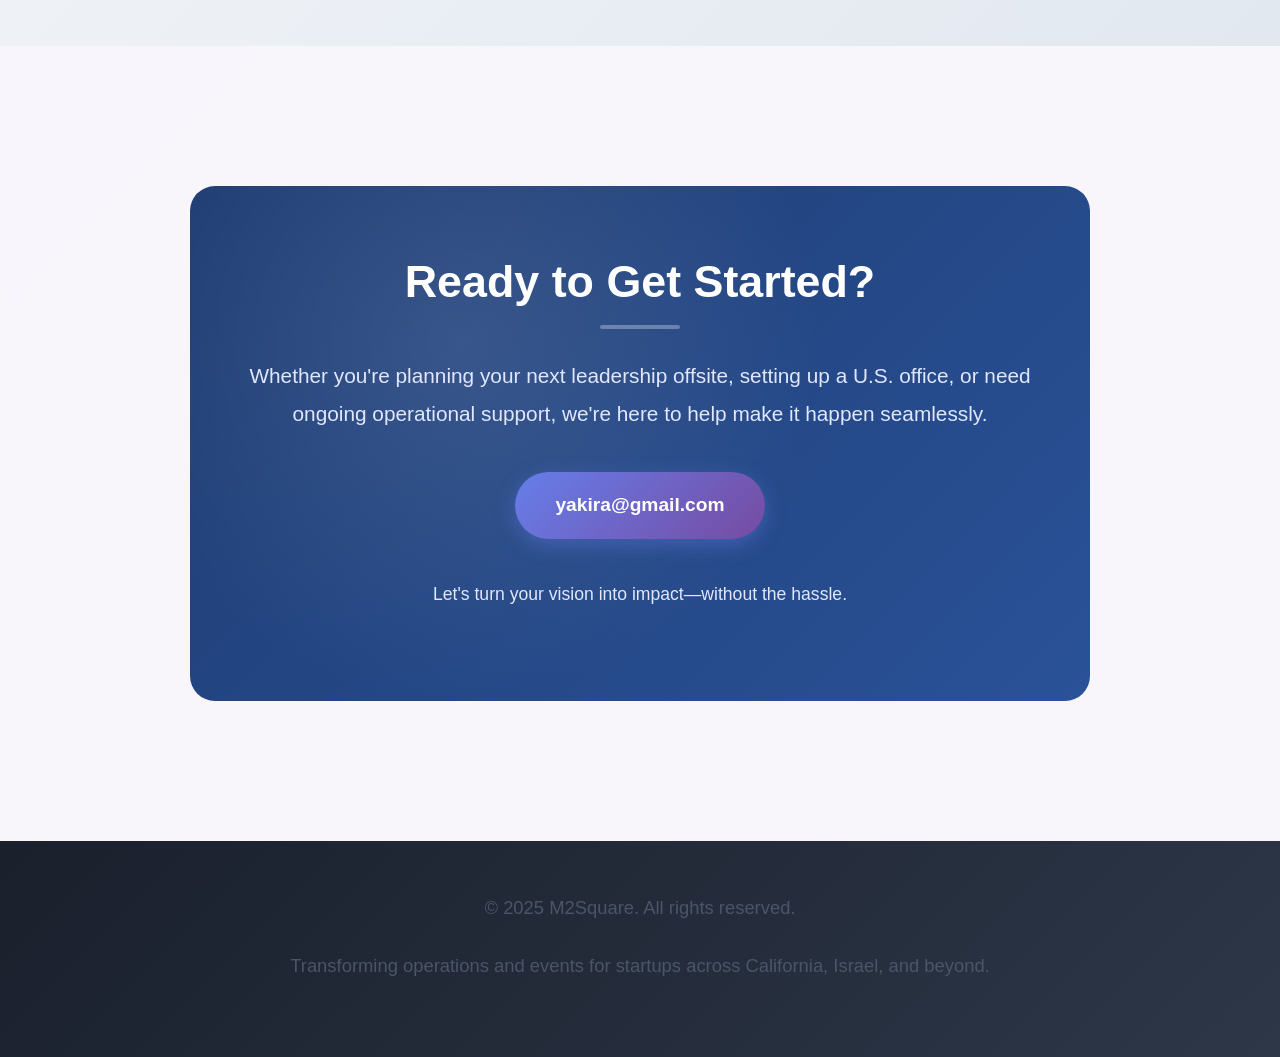
==== commit 08d7f204: "Update index.html" ====
--- a/index.html
+++ b/index.html
@@ -159,7 +159,7 @@
       <div class="contact-section">
         <h2>Ready to Get Started?</h2>
         <p>Whether you're planning your next leadership offsite, setting up a U.S. office, or need ongoing operational support, we're here to help make it happen seamlessly.</p>
-        <a href="mailto:yakira@gmail.com" class="email-link">yakiragmail.com</a>
+        <a href="mailto:yakira@gmail.com" class="email-link">yakira@gmail.com</a>
         <p style="margin-top: 30px; font-size: 1.1em;">Let's turn your vision into impact—without the hassle.</p>
       </div>
     </section>
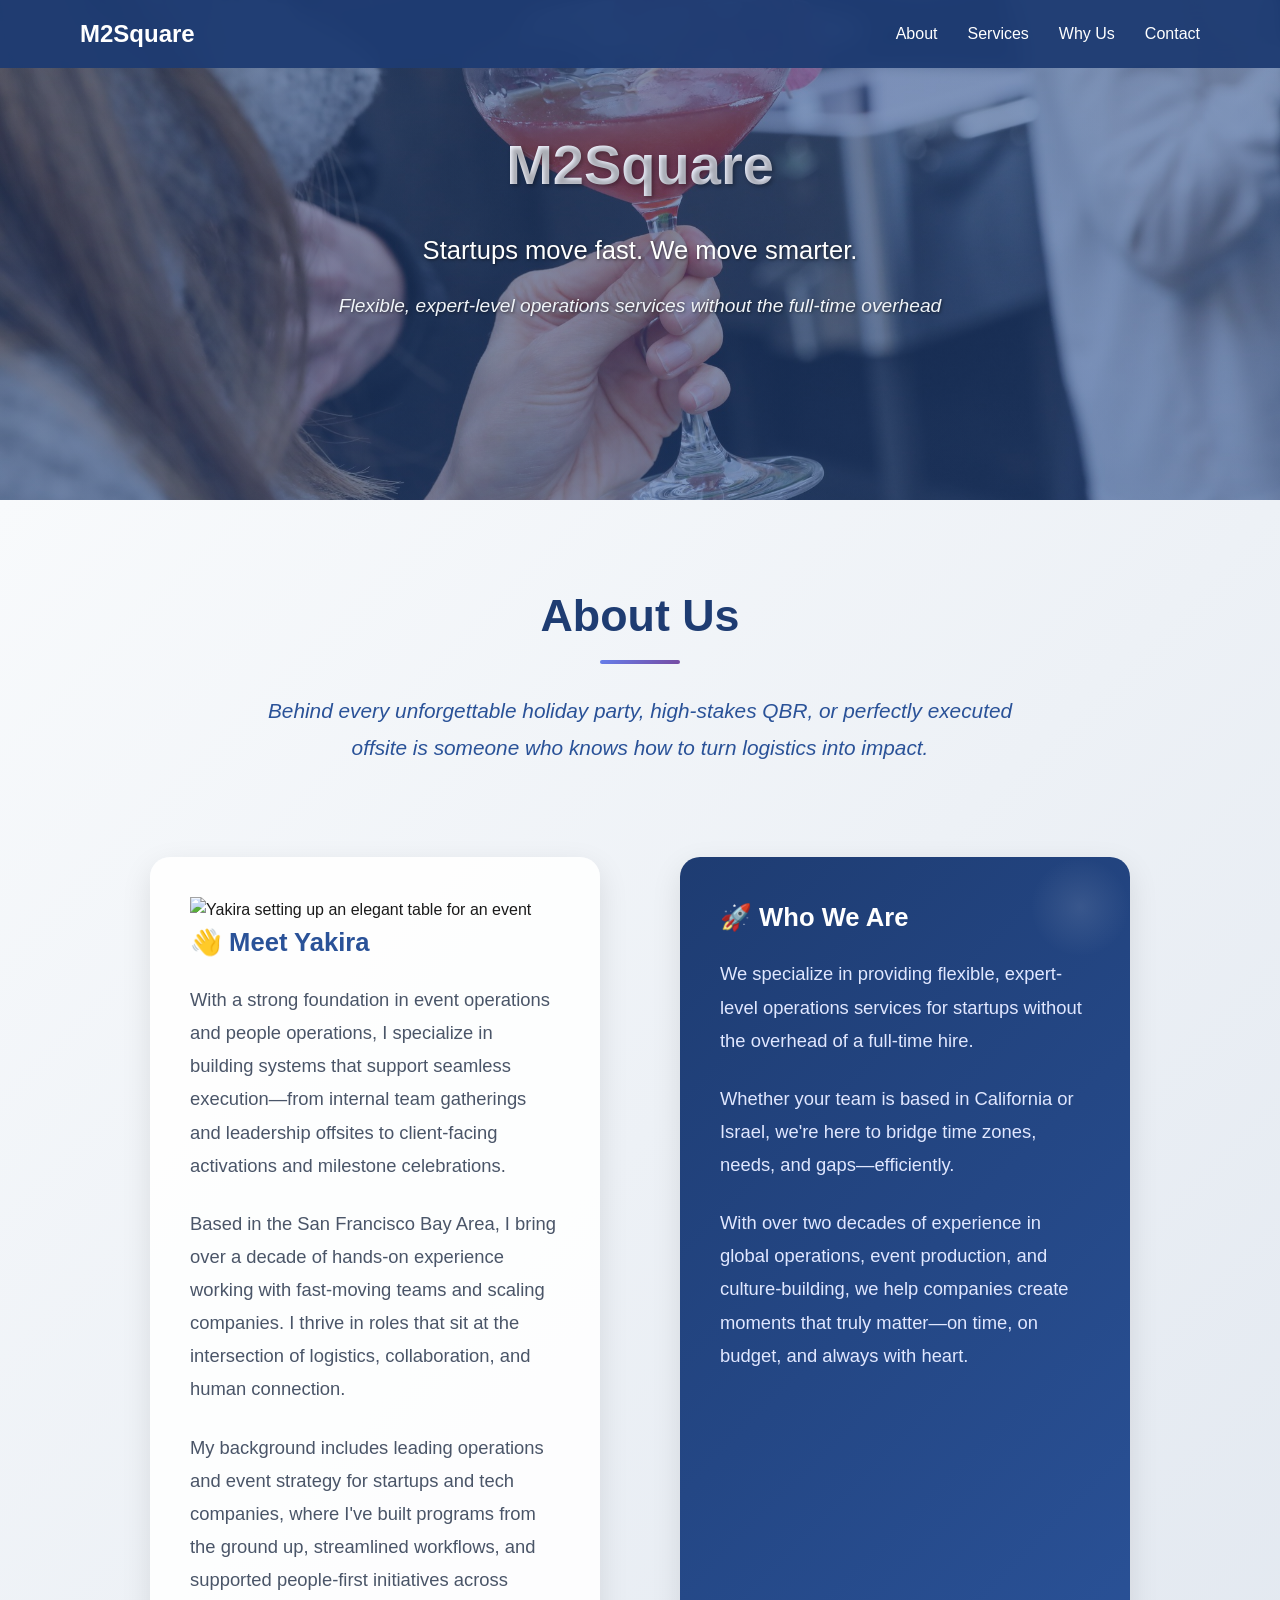
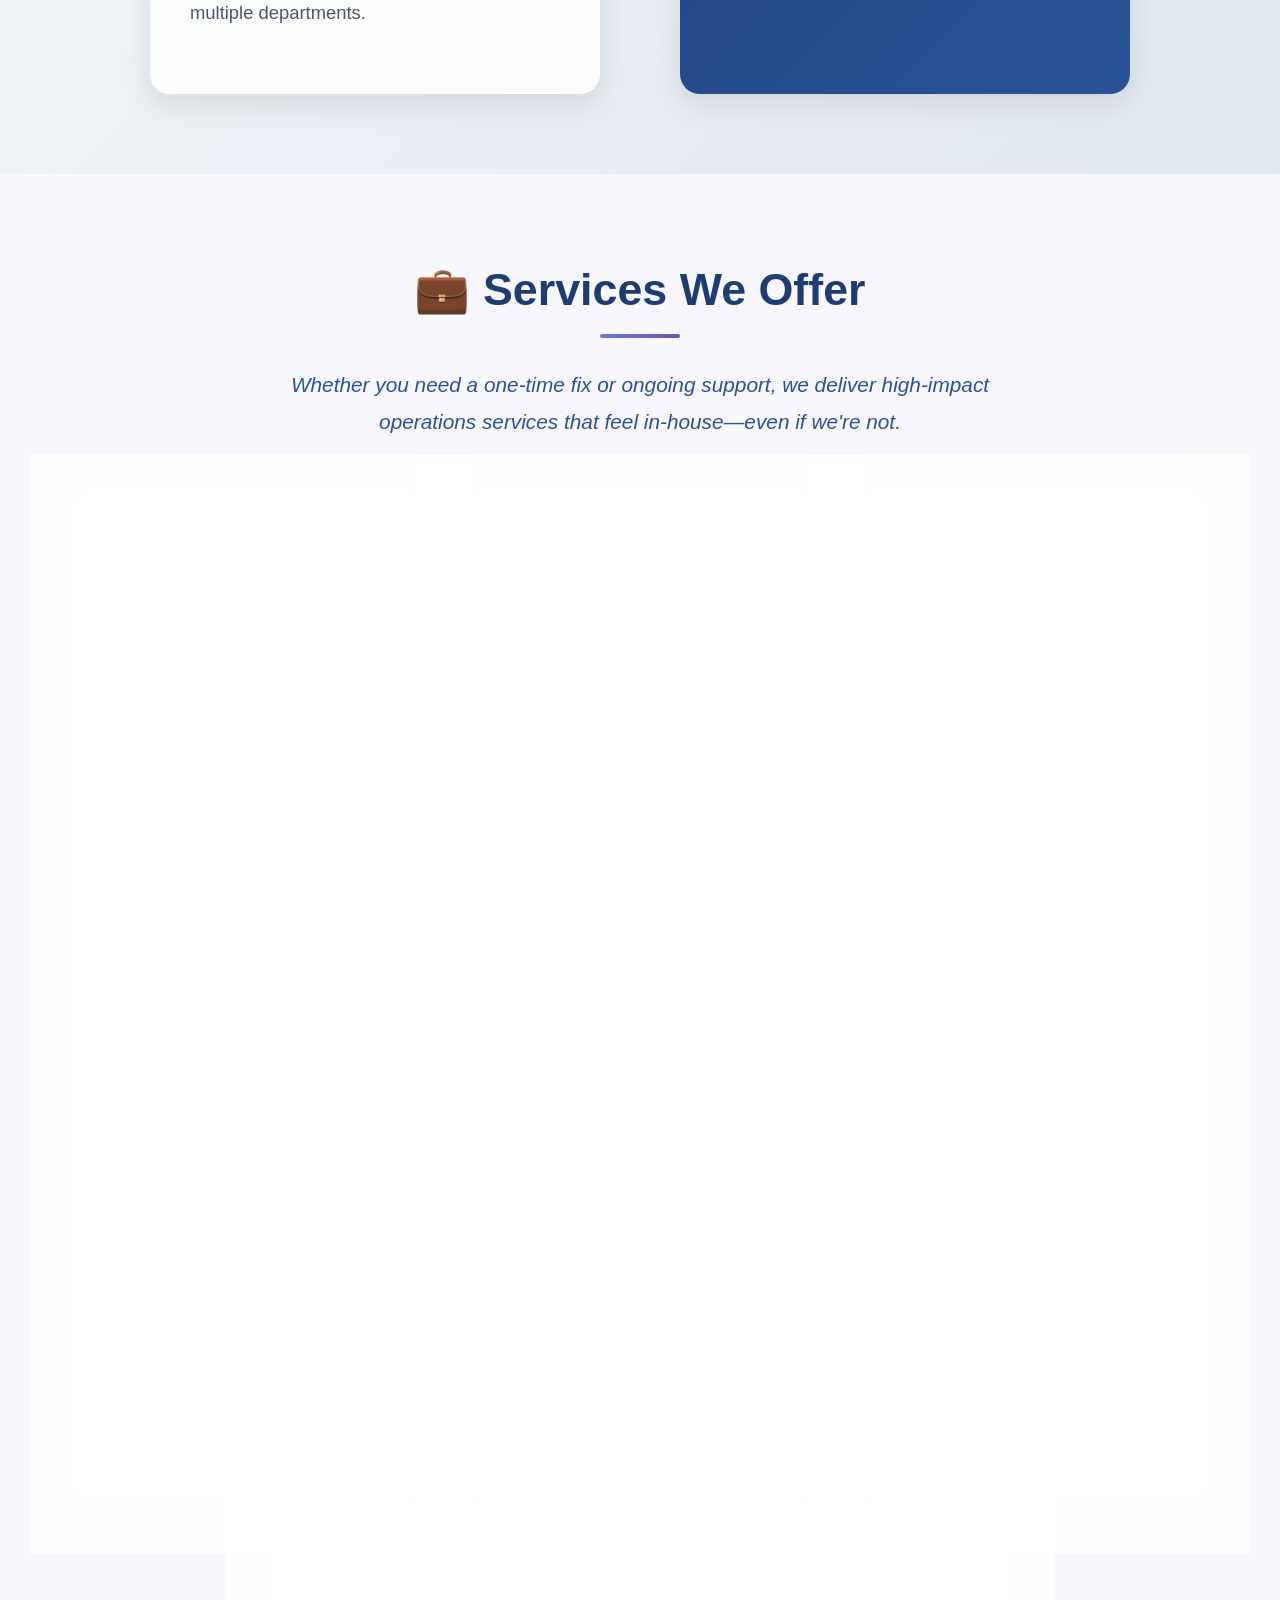
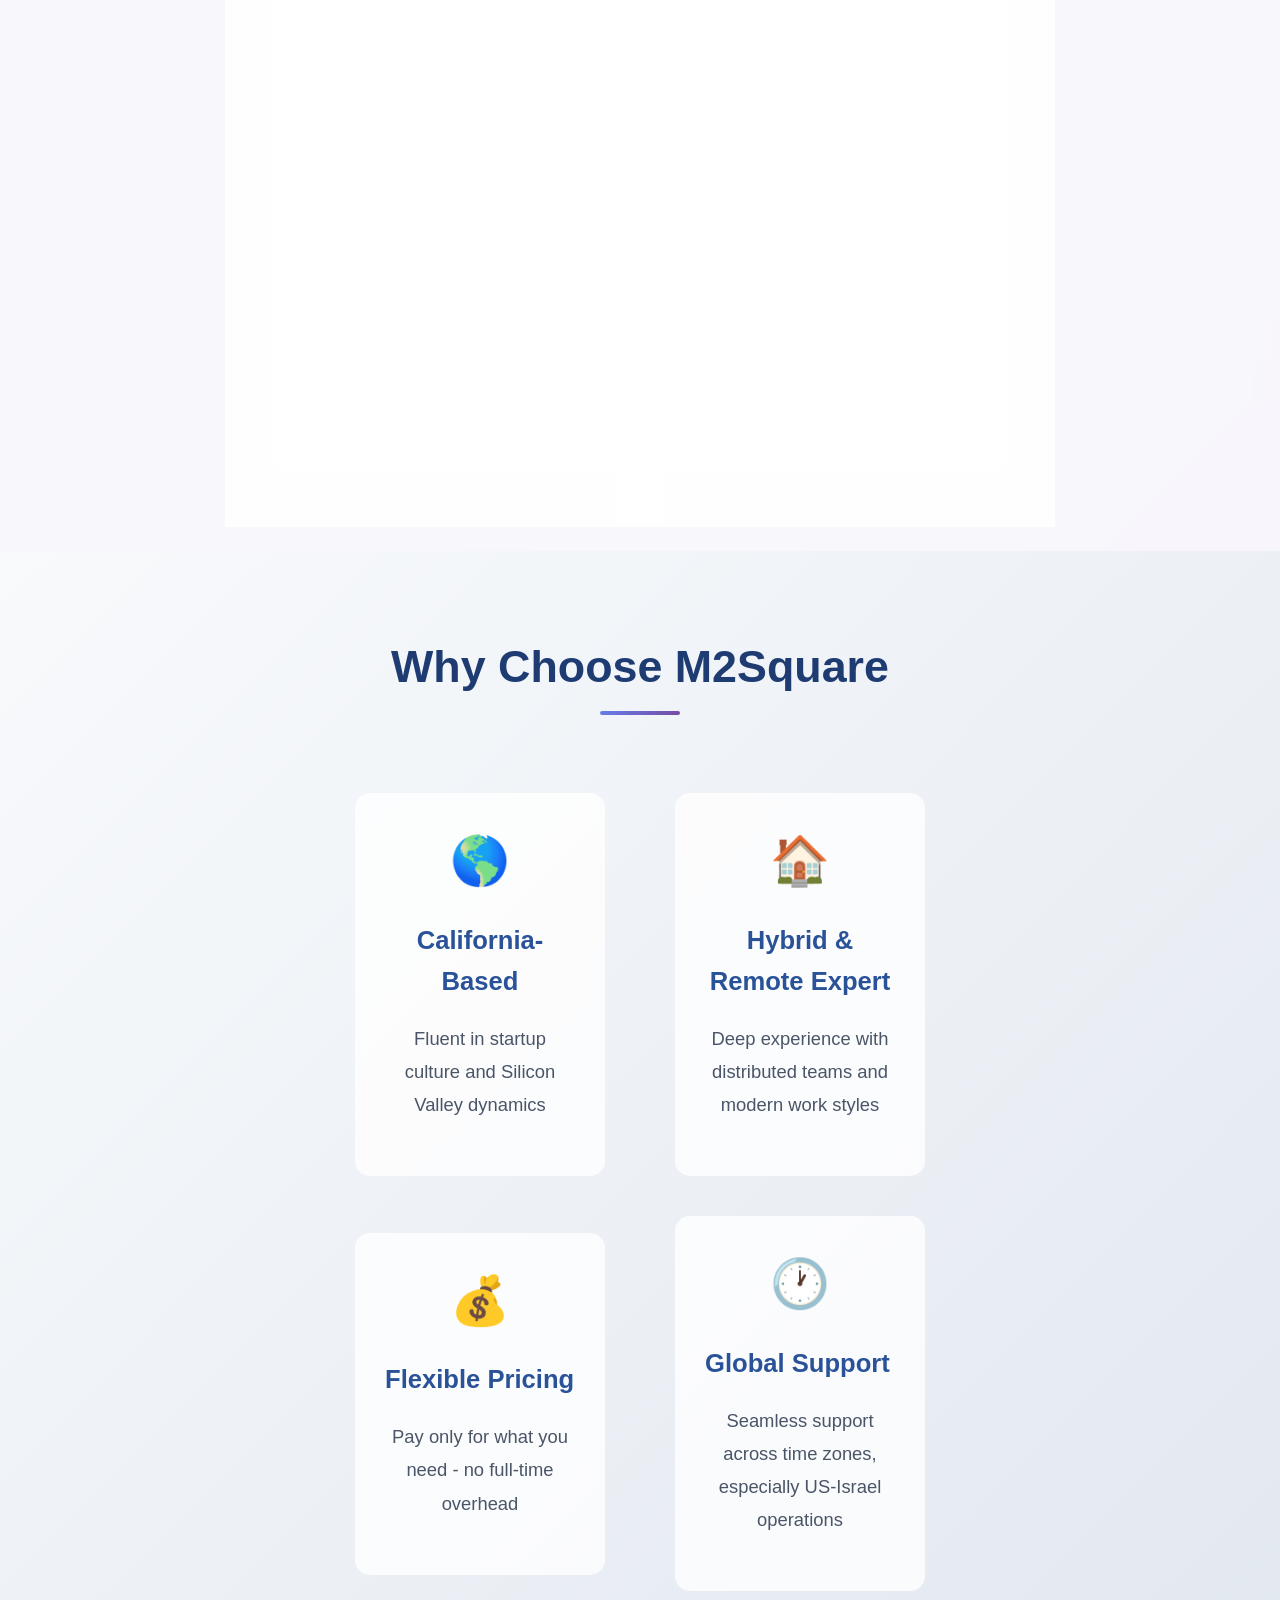
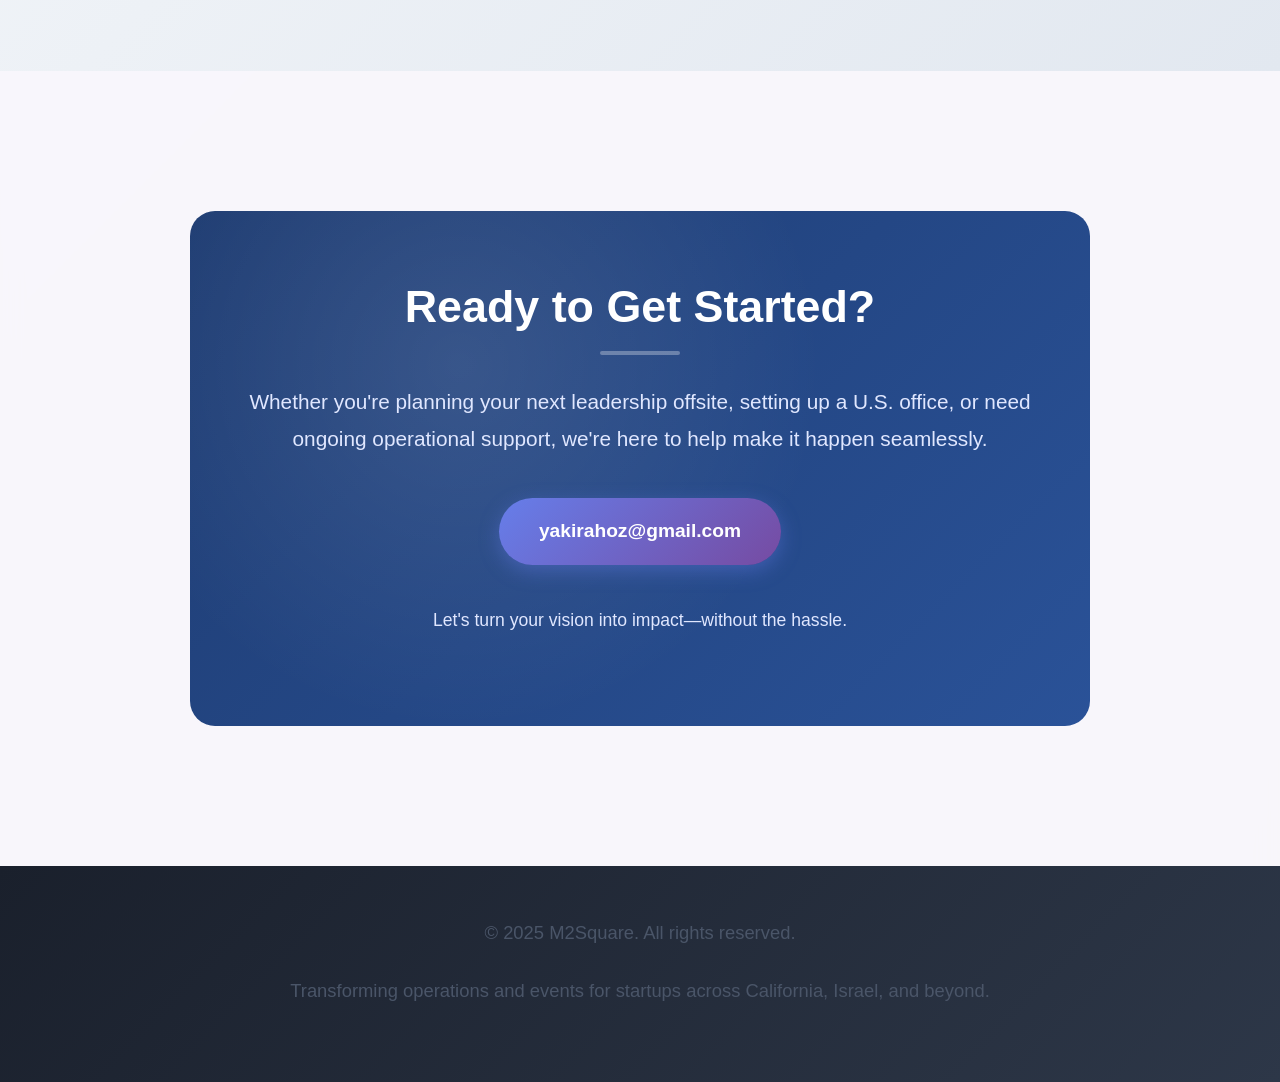
==== commit 369d5534: "Update index.html" ====
--- a/index.html
+++ b/index.html
@@ -33,6 +33,7 @@
       
       <div class="about-grid">
         <div class="about-card yakira-profile">
+          <img src="images/yakira-event-setup.jpg" alt="Yakira setting up an elegant table for an event" class="yakira-image">
           <h3>👋 Meet Yakira</h3>
           <p>With a strong foundation in event operations and people operations, I specialize in building systems that support seamless execution—from internal team gatherings and leadership offsites to client-facing activations and milestone celebrations.</p>
           
@@ -159,7 +160,7 @@
       <div class="contact-section">
         <h2>Ready to Get Started?</h2>
         <p>Whether you're planning your next leadership offsite, setting up a U.S. office, or need ongoing operational support, we're here to help make it happen seamlessly.</p>
-        <a href="mailto:yakira@gmail.com" class="email-link">yakira@gmail.com</a>
+        <a href="mailto:yakirahoz@gmail.com" class="email-link">yakirahoz@gmail.com</a>
         <p style="margin-top: 30px; font-size: 1.1em;">Let's turn your vision into impact—without the hassle.</p>
       </div>
     </section>
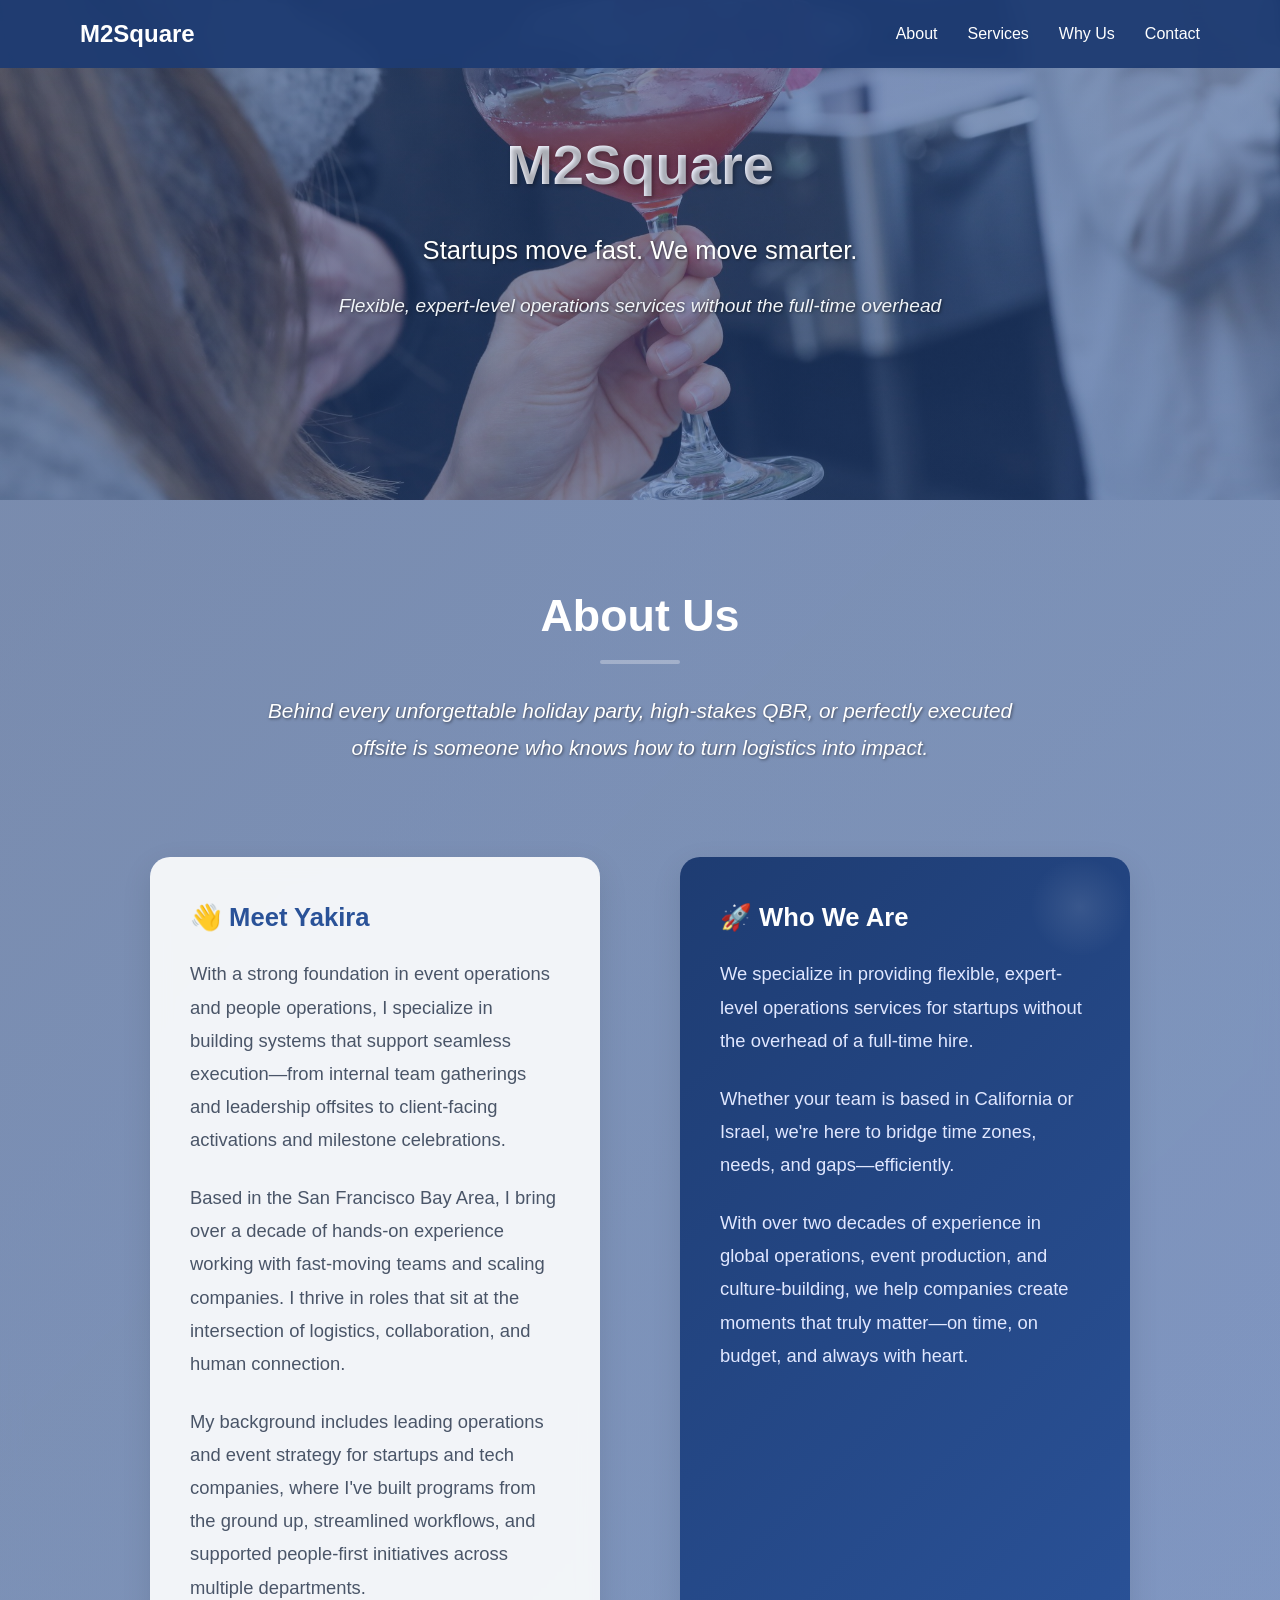
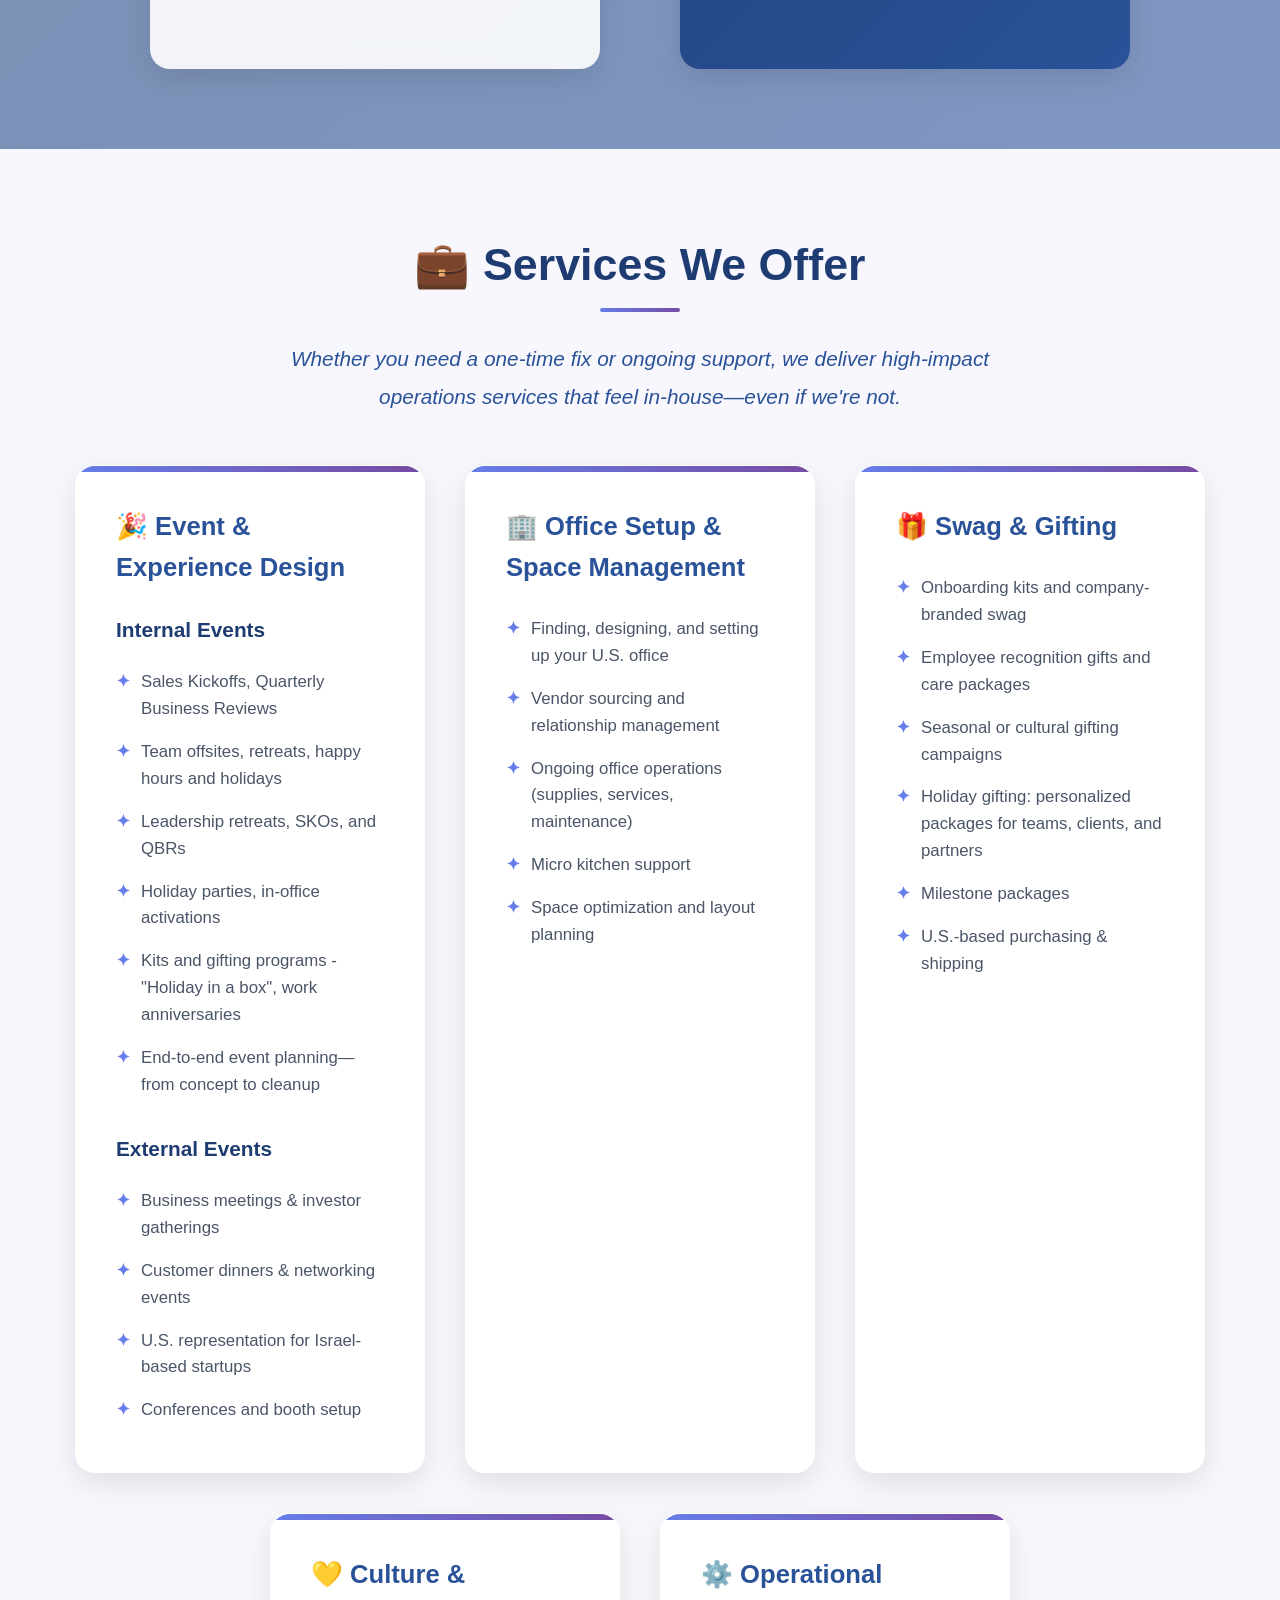
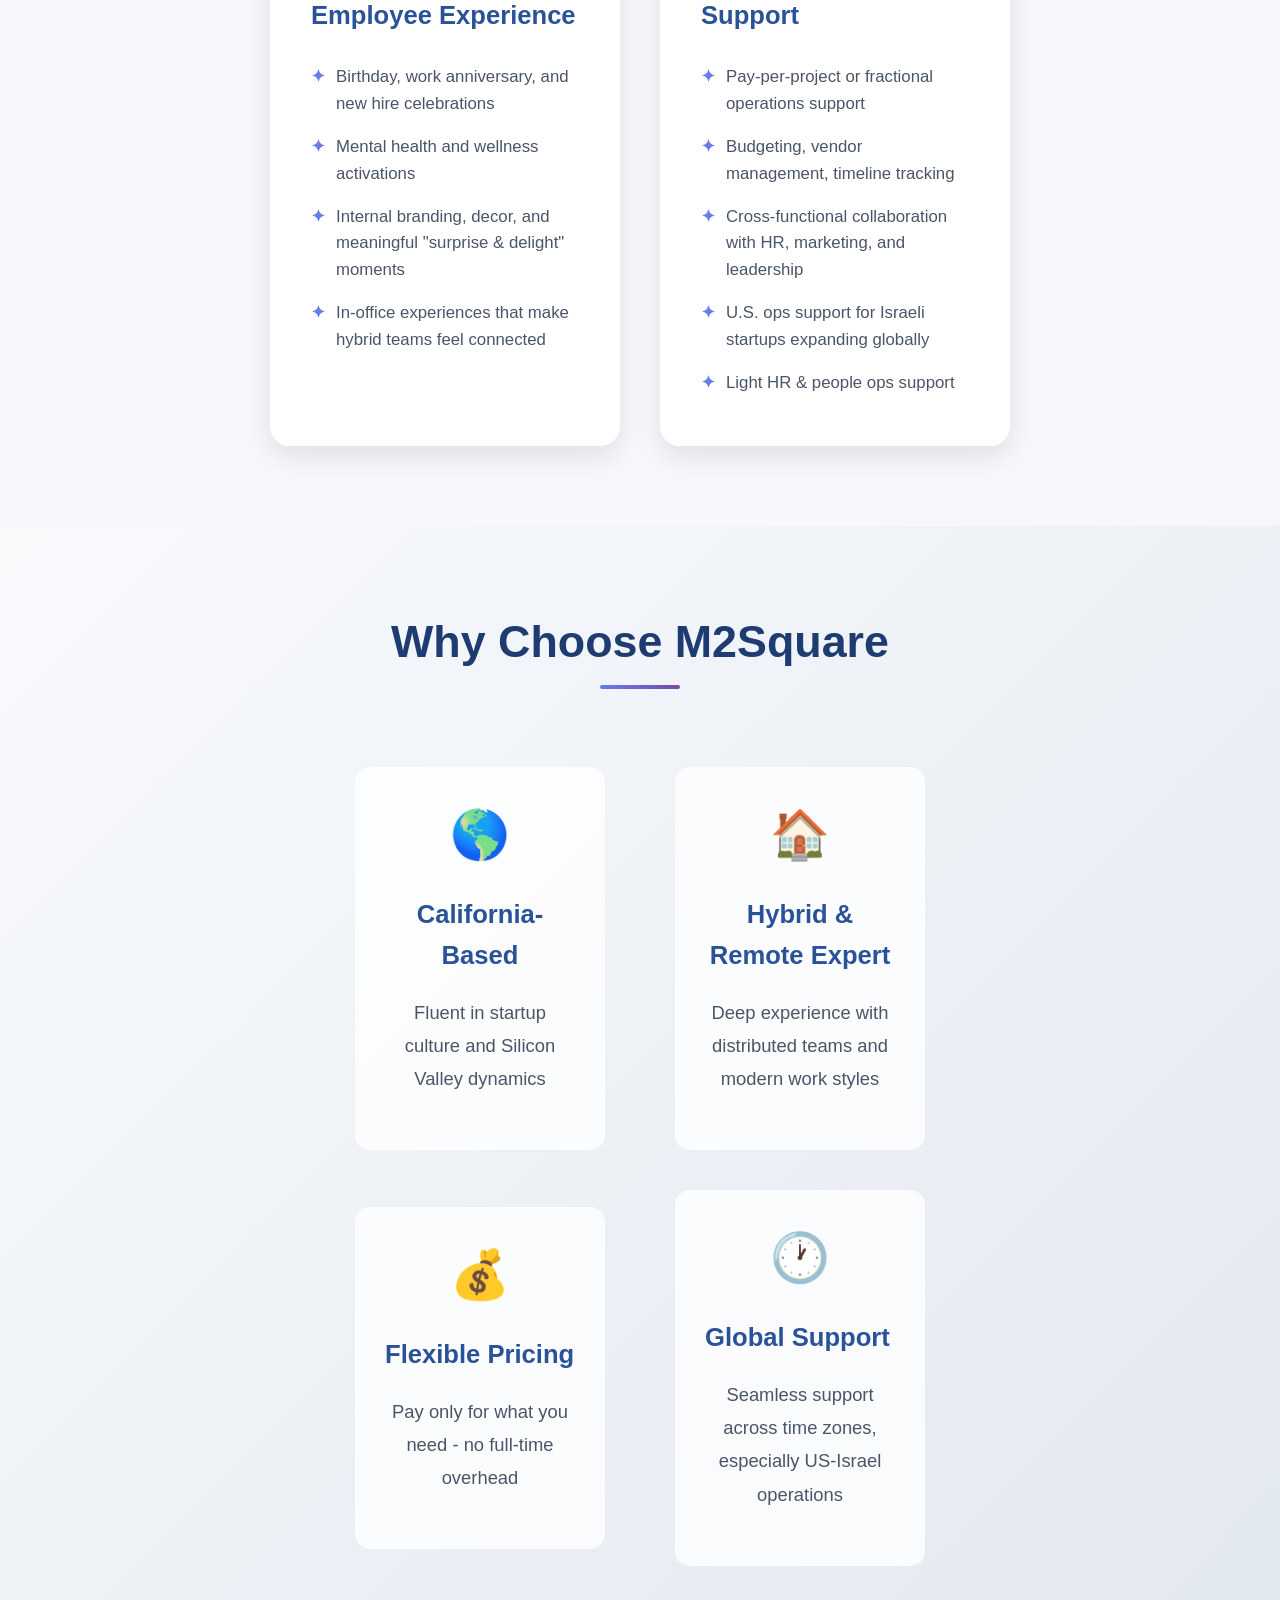
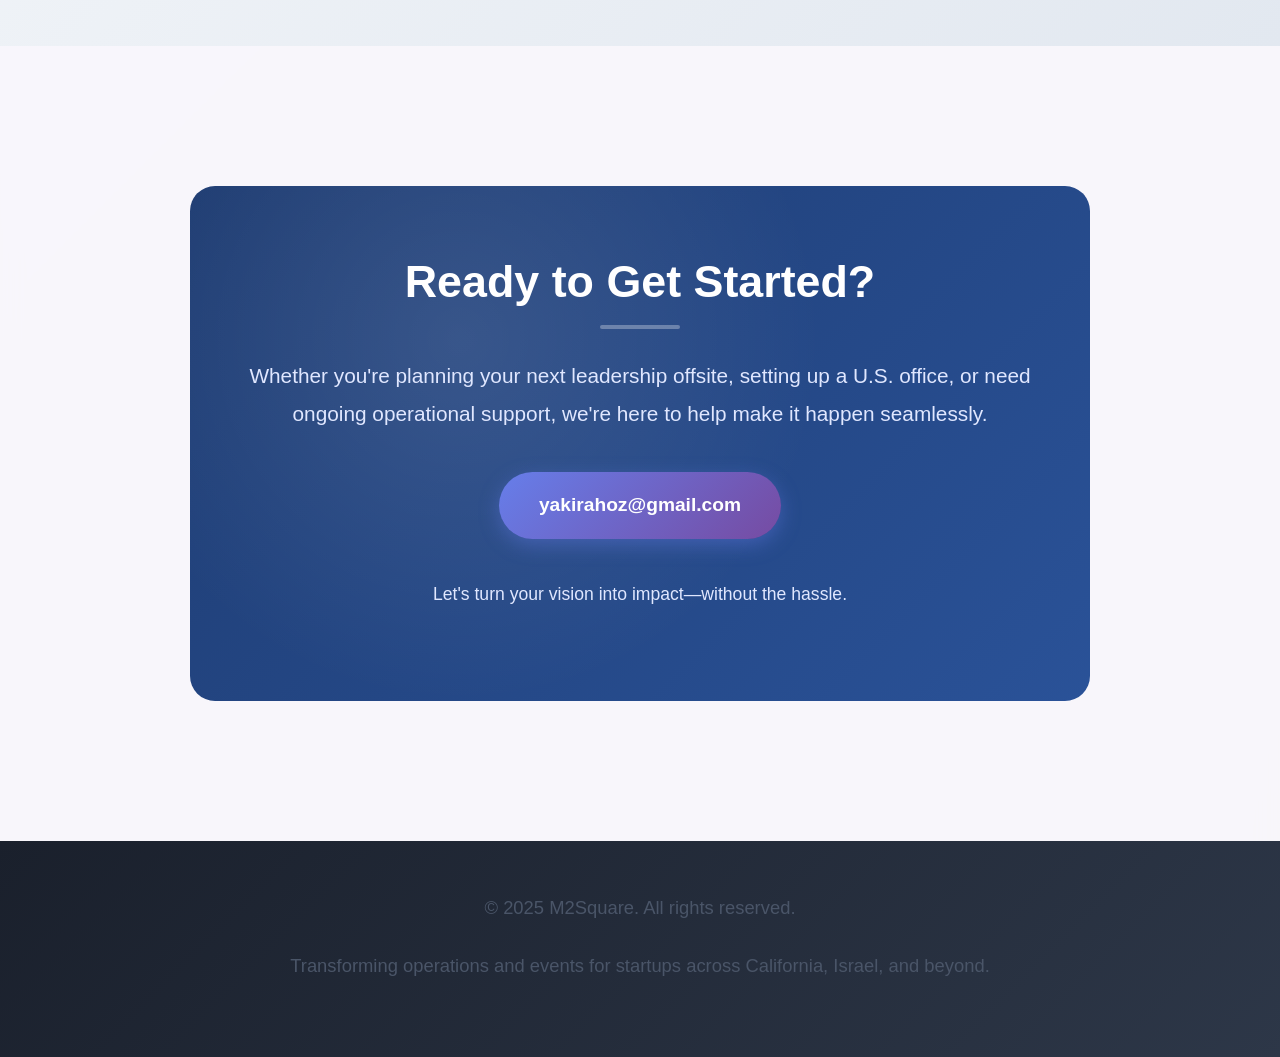
==== commit 8a92e208: "Update index.html" ====
--- a/index.html
+++ b/index.html
@@ -33,7 +33,6 @@
       
       <div class="about-grid">
         <div class="about-card yakira-profile">
-          <img src="images/yakira-event-setup.jpg" alt="Yakira setting up an elegant table for an event" class="yakira-image">
           <h3>👋 Meet Yakira</h3>
           <p>With a strong foundation in event operations and people operations, I specialize in building systems that support seamless execution—from internal team gatherings and leadership offsites to client-facing activations and milestone celebrations.</p>
           
--- a/styles.css
+++ b/styles.css
@@ -139,6 +139,42 @@
   align-items: center;
 }
 
+/* About section with background image */
+#about {
+  background: linear-gradient(135deg, rgba(30, 60, 114, 0.4) 0%, rgba(42, 82, 152, 0.4) 100%), url('images/yakira-event-setup.jpg') no-repeat center center;
+  background-size: cover;
+  color: #fff;
+  position: relative;
+  overflow: hidden;
+}
+
+#about::before {
+  content: '';
+  position: absolute;
+  top: 0;
+  left: 0;
+  right: 0;
+  bottom: 0;
+  background: linear-gradient(135deg, rgba(30, 60, 114, 0.3) 0%, rgba(42, 82, 152, 0.3) 100%);
+}
+
+#about h2 {
+  color: white;
+  position: relative;
+  z-index: 1;
+}
+
+#about h2::after {
+  background: rgba(255,255,255,0.3);
+}
+
+#about .lead-text {
+  color: #fff;
+  position: relative;
+  z-index: 1;
+  text-shadow: 1px 1px 3px rgba(0,0,0,0.5);
+}
+
 h2 { 
   color: #1e3c72; 
   margin-bottom: 40px;
@@ -268,6 +304,8 @@
   max-width: 1000px;
   place-items: start center;
   align-items: stretch;
+  position: relative;
+  z-index: 1;
 }
 
 .about-card {
@@ -281,6 +319,7 @@
   min-height: 400px;
   display: flex;
   flex-direction: column;
+  backdrop-filter: blur(10px);
 }
 
 .yakira-profile {
@@ -444,11 +483,11 @@
     max-width: 500px;
   }
   
-.about-card {
-  width: 100%;
-  max-width: none;
-  min-height: auto;
-}
+  .about-card {
+    width: 100%;
+    max-width: none;
+    min-height: auto;
+  }
   
   .features-grid { 
     grid-template-columns: 1fr;
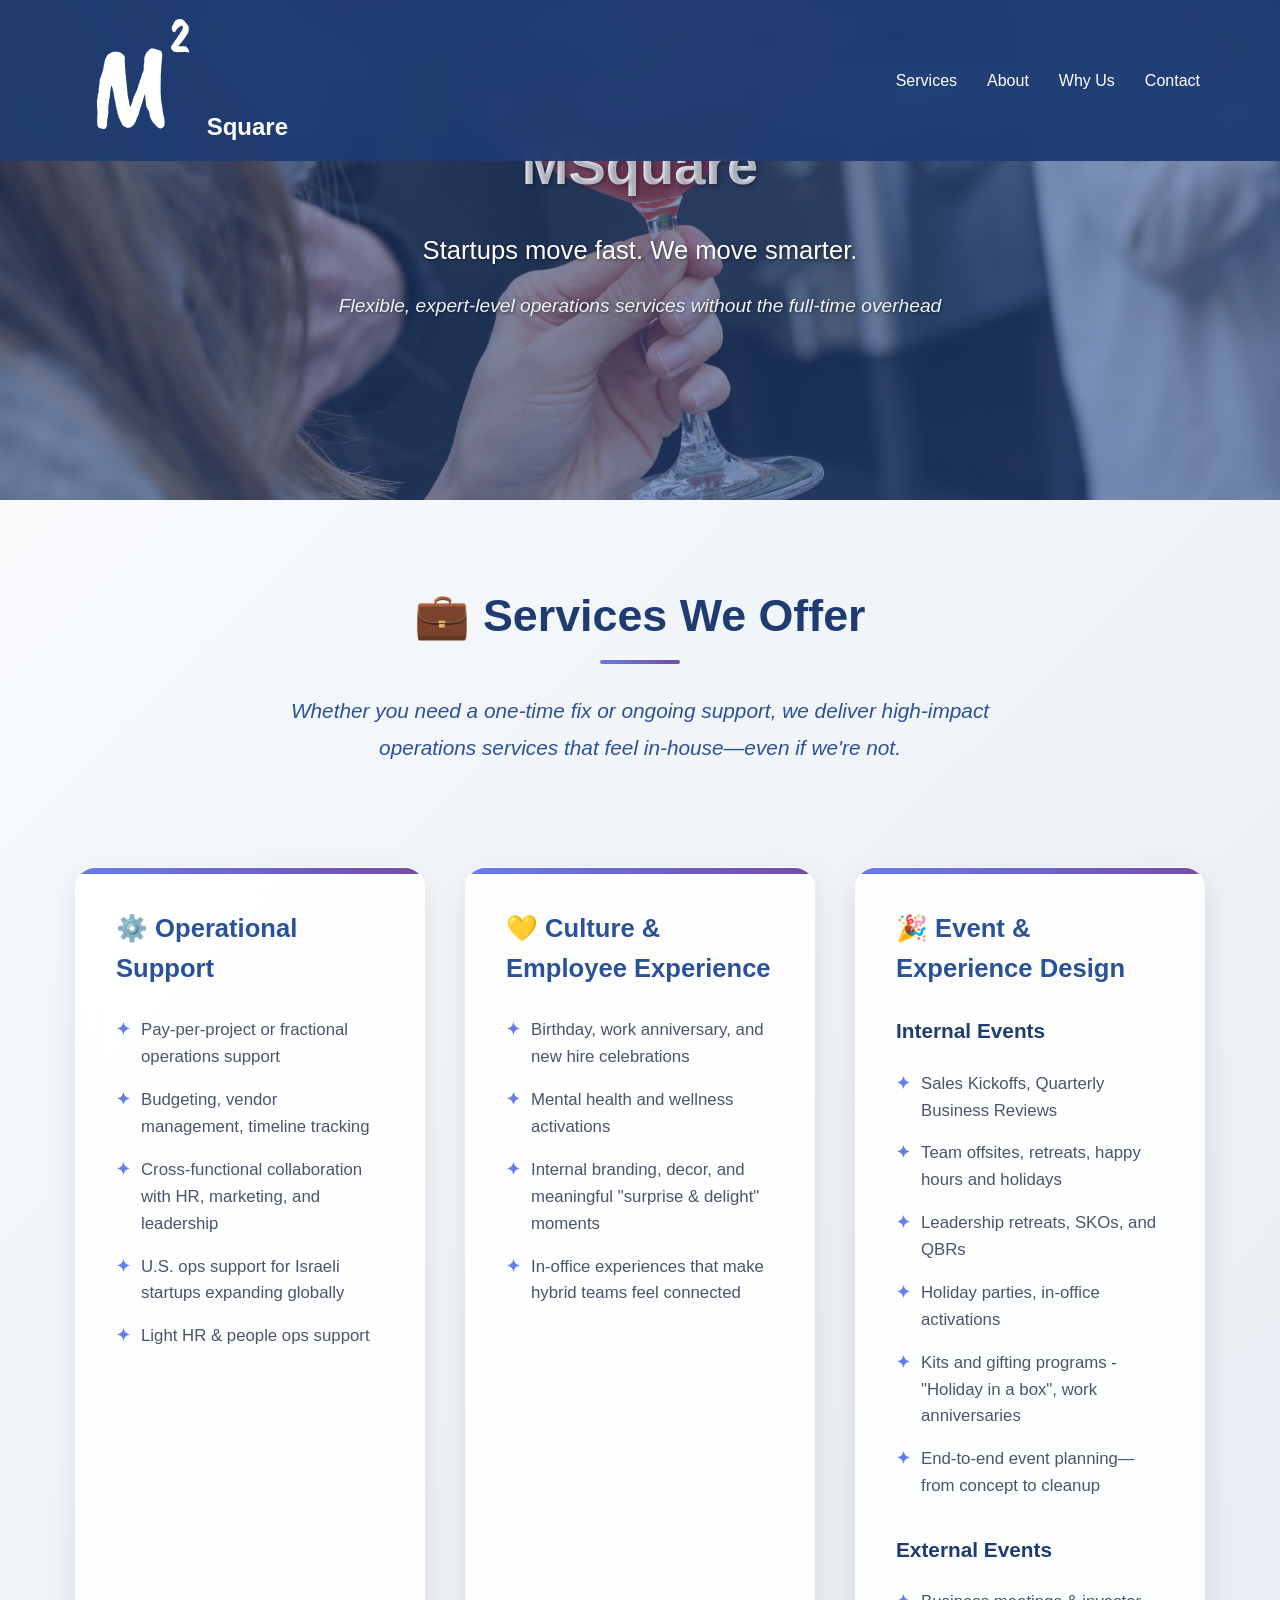
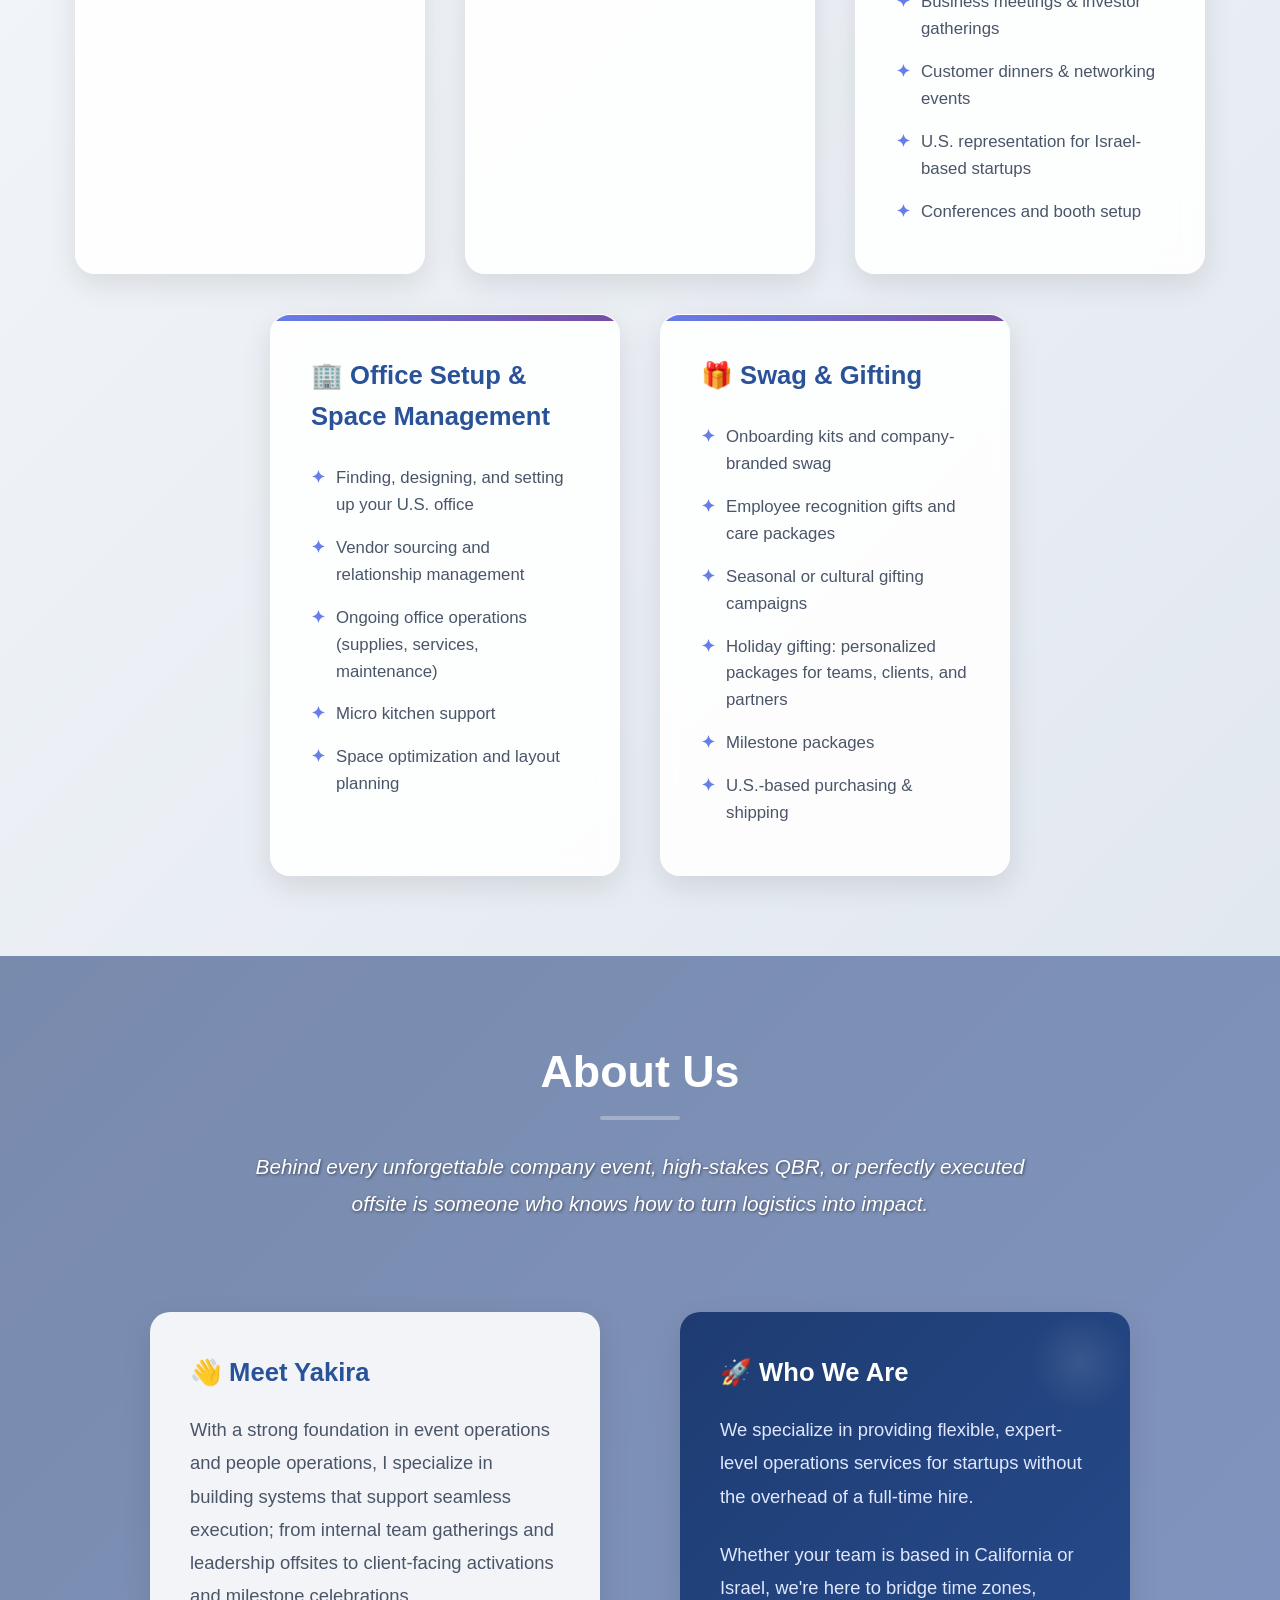
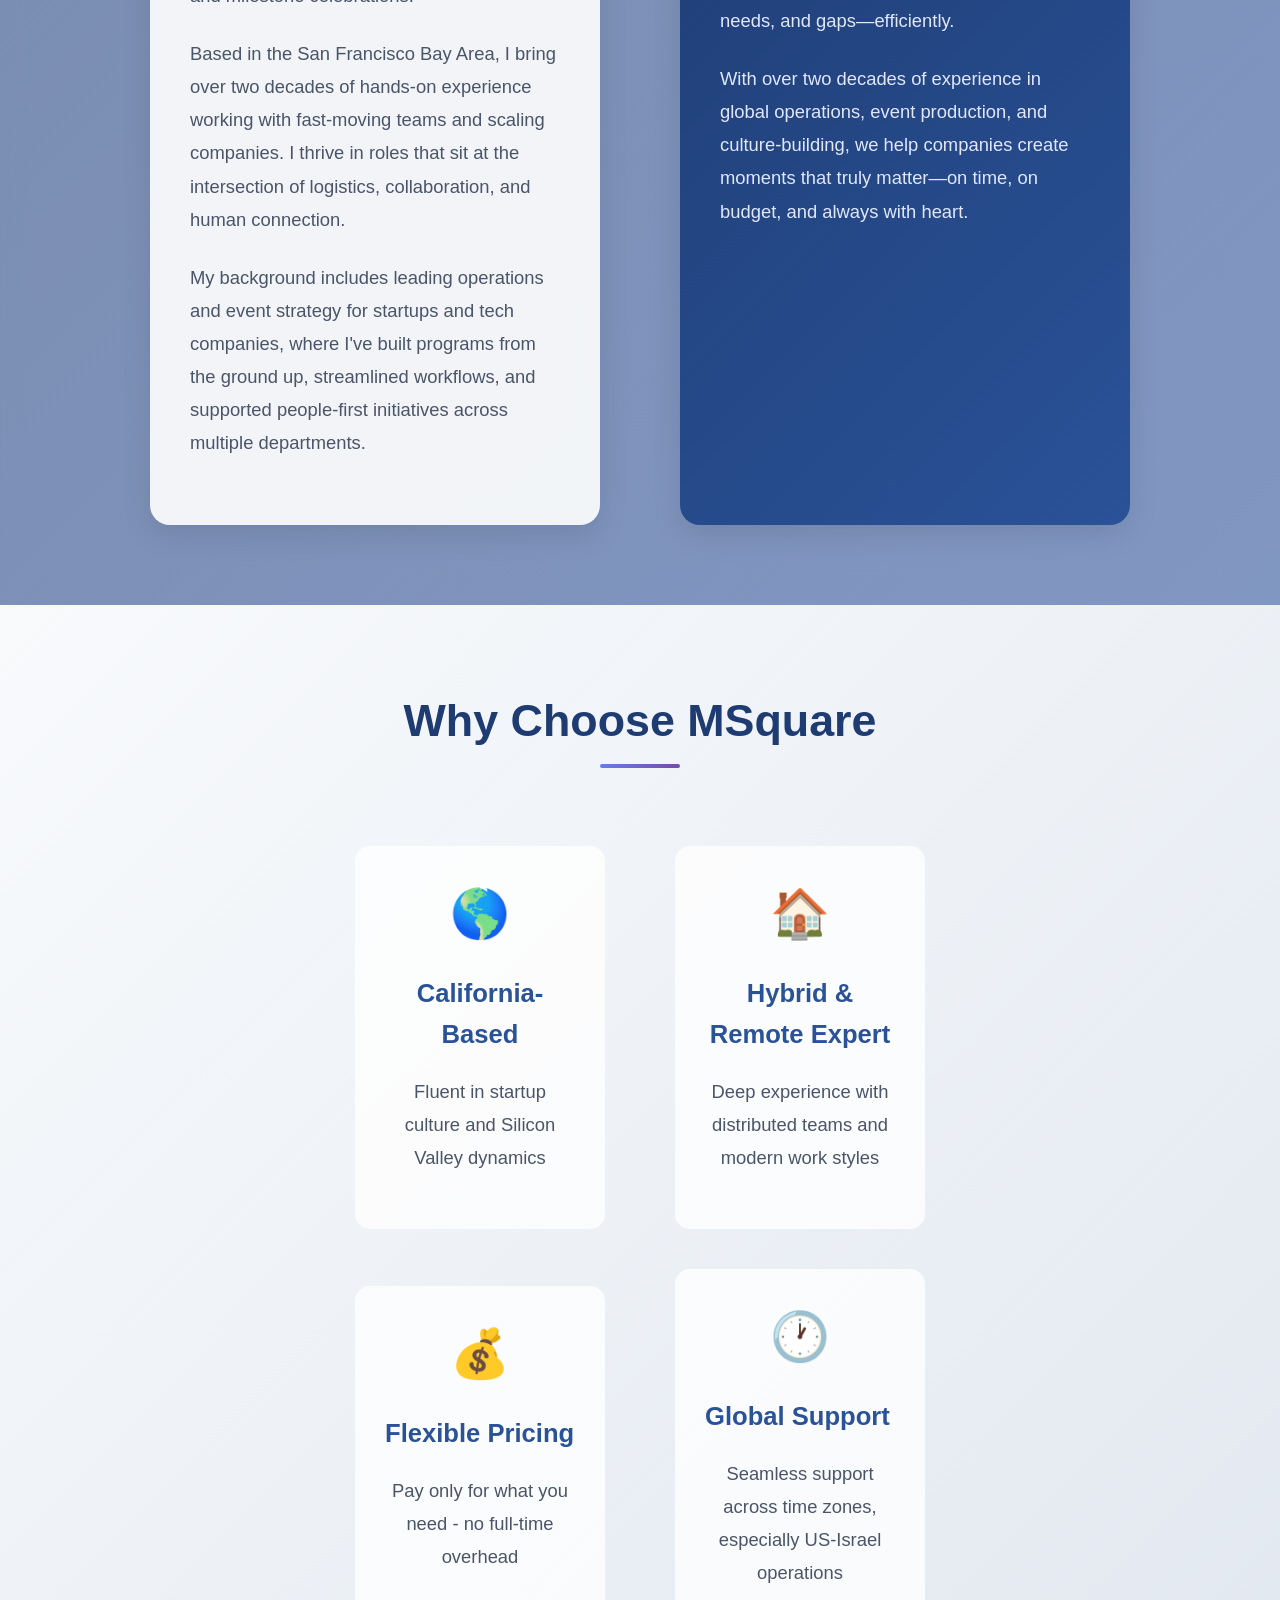
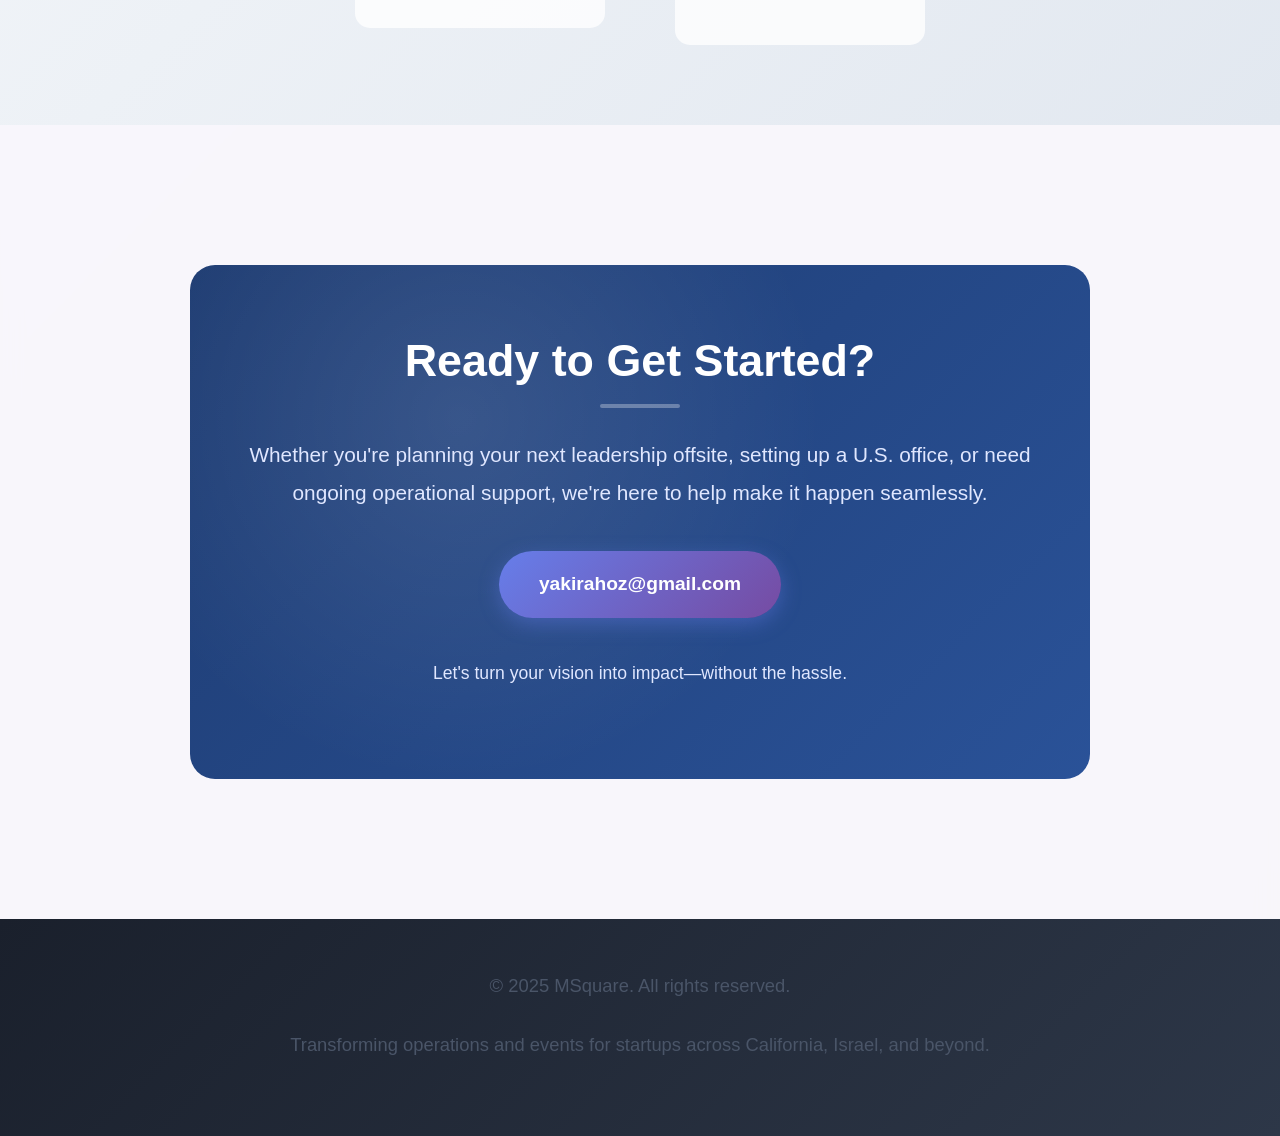
==== commit 441b5531: "Update index.html" ====
--- a/index.html
+++ b/index.html
@@ -3,17 +3,19 @@
 <head>
   <meta charset="UTF-8">
   <meta name="viewport" content="width=device-width, initial-scale=1.0">
-  <title>M2Square | Transforming Operations & Events for Startups</title>
+  <title>MSquare | Transforming Operations & Events for Startups</title>
   <meta name="description" content="Expert operations and event services for startups. From leadership retreats to office setup, we deliver high-impact solutions without the full-time overhead.">
   <link rel="stylesheet" href="styles.css">
 </head>
 <body>
   <nav>
     <div class="nav-container">
-      <a href="#home" class="nav-logo">M2Square</a>
-      <ul class="nav-links">
+<a href="#home" class="nav-logo">
+  <img src="images/m2square-logo.png" alt="MSquare Logo" class="nav-logo-img">
+  <span>Square</span>
+</a>      <ul class="nav-links">
+        <li><a href="#services">Services</a></li>
         <li><a href="#about">About</a></li>
-        <li><a href="#services">Services</a></li>
         <li><a href="#why-us">Why Us</a></li>
         <li><a href="#contact">Contact</a></li>
       </ul>
@@ -22,42 +24,38 @@
 
   <div class="container">
     <header id="home">
-      <h1>M2Square</h1>
+      <h1>MSquare</h1>
       <div class="tagline">Startups move fast. We move smarter.</div>
       <div class="subline">Flexible, expert-level operations services without the full-time overhead</div>
     </header>
     
-    <section id="about">
-      <h2>About Us</h2>
-      <p class="lead-text">Behind every unforgettable holiday party, high-stakes QBR, or perfectly executed offsite is someone who knows how to turn logistics into impact.</p>
-      
-      <div class="about-grid">
-        <div class="about-card yakira-profile">
-          <h3>👋 Meet Yakira</h3>
-          <p>With a strong foundation in event operations and people operations, I specialize in building systems that support seamless execution—from internal team gatherings and leadership offsites to client-facing activations and milestone celebrations.</p>
-          
-          <p>Based in the San Francisco Bay Area, I bring over a decade of hands-on experience working with fast-moving teams and scaling companies. I thrive in roles that sit at the intersection of logistics, collaboration, and human connection.</p>
-          
-          <p>My background includes leading operations and event strategy for startups and tech companies, where I've built programs from the ground up, streamlined workflows, and supported people-first initiatives across multiple departments.</p>
-        </div>
-        
-        <div class="about-card company-profile">
-          <h3>🚀 Who We Are</h3>
-          <p>We specialize in providing flexible, expert-level operations services for startups without the overhead of a full-time hire.</p>
-          
-          <p>Whether your team is based in California or Israel, we're here to bridge time zones, needs, and gaps—efficiently.</p>
-          
-          <p>With over two decades of experience in global operations, event production, and culture-building, we help companies create moments that truly matter—on time, on budget, and always with heart.</p>
-        </div>
-      </div>
-    </section>
-
     <section id="services">
       <div class="section-content">
         <h2>💼 Services We Offer</h2>
         <p class="lead-text">Whether you need a one-time fix or ongoing support, we deliver high-impact operations services that feel in-house—even if we're not.</p>
         
         <div class="services-grid">
+          <div class="service-category">
+            <h3>⚙️ Operational Support</h3>
+            <ul class="service-list">
+              <li>Pay-per-project or fractional operations support</li>
+              <li>Budgeting, vendor management, timeline tracking</li>
+              <li>Cross-functional collaboration with HR, marketing, and leadership</li>
+              <li>U.S. ops support for Israeli startups expanding globally</li>
+              <li>Light HR & people ops support</li>
+            </ul>
+          </div>
+
+          <div class="service-category">
+            <h3>💛 Culture & Employee Experience</h3>
+            <ul class="service-list">
+              <li>Birthday, work anniversary, and new hire celebrations</li>
+              <li>Mental health and wellness activations</li>
+              <li>Internal branding, decor, and meaningful "surprise & delight" moments</li>
+              <li>In-office experiences that make hybrid teams feel connected</li>
+            </ul>
+          </div>
+
           <div class="service-category">
             <h3>🎉 Event & Experience Design</h3>
             <h4>Internal Events</h4>
@@ -101,33 +99,37 @@
               <li>U.S.-based purchasing & shipping</li>
             </ul>
           </div>
+        </div>
+      </div>
+    </section>
 
-          <div class="service-category">
-            <h3>💛 Culture & Employee Experience</h3>
-            <ul class="service-list">
-              <li>Birthday, work anniversary, and new hire celebrations</li>
-              <li>Mental health and wellness activations</li>
-              <li>Internal branding, decor, and meaningful "surprise & delight" moments</li>
-              <li>In-office experiences that make hybrid teams feel connected</li>
-            </ul>
-          </div>
-
-          <div class="service-category">
-            <h3>⚙️ Operational Support</h3>
-            <ul class="service-list">
-              <li>Pay-per-project or fractional operations support</li>
-              <li>Budgeting, vendor management, timeline tracking</li>
-              <li>Cross-functional collaboration with HR, marketing, and leadership</li>
-              <li>U.S. ops support for Israeli startups expanding globally</li>
-              <li>Light HR & people ops support</li>
-            </ul>
-          </div>
+    <section id="about">
+      <h2>About Us</h2>
+      <p class="lead-text">Behind every unforgettable company event, high-stakes QBR, or perfectly executed offsite is someone who knows how to turn logistics into impact.</p>
+      
+      <div class="about-grid">
+        <div class="about-card yakira-profile">
+          <h3>👋 Meet Yakira</h3>
+          <p>With a strong foundation in event operations and people operations, I specialize in building systems that support seamless execution; from internal team gatherings and leadership offsites to client-facing activations and milestone celebrations.</p>
+          
+          <p>Based in the San Francisco Bay Area, I bring over two decades of hands-on experience working with fast-moving teams and scaling companies. I thrive in roles that sit at the intersection of logistics, collaboration, and human connection.</p>
+          
+          <p>My background includes leading operations and event strategy for startups and tech companies, where I've built programs from the ground up, streamlined workflows, and supported people-first initiatives across multiple departments.</p>
+        </div>
+        
+        <div class="about-card company-profile">
+          <h3>🚀 Who We Are</h3>
+          <p>We specialize in providing flexible, expert-level operations services for startups without the overhead of a full-time hire.</p>
+          
+          <p>Whether your team is based in California or Israel, we're here to bridge time zones, needs, and gaps—efficiently.</p>
+          
+          <p>With over two decades of experience in global operations, event production, and culture-building, we help companies create moments that truly matter—on time, on budget, and always with heart.</p>
         </div>
       </div>
     </section>
 
     <section id="why-us">
-      <h2>Why Choose M2Square</h2>
+      <h2>Why Choose MSquare</h2>
       <div class="features-grid">
         <div class="feature-item">
           <span class="feature-icon">🌎</span>
@@ -165,7 +167,7 @@
     </section>
 
     <footer>
-      <p>&copy; 2025 M2Square. All rights reserved.</p>
+      <p>&copy; 2025 MSquare. All rights reserved.</p>
       <p>Transforming operations and events for startups across California, Israel, and beyond.</p>
     </footer>
   </div>
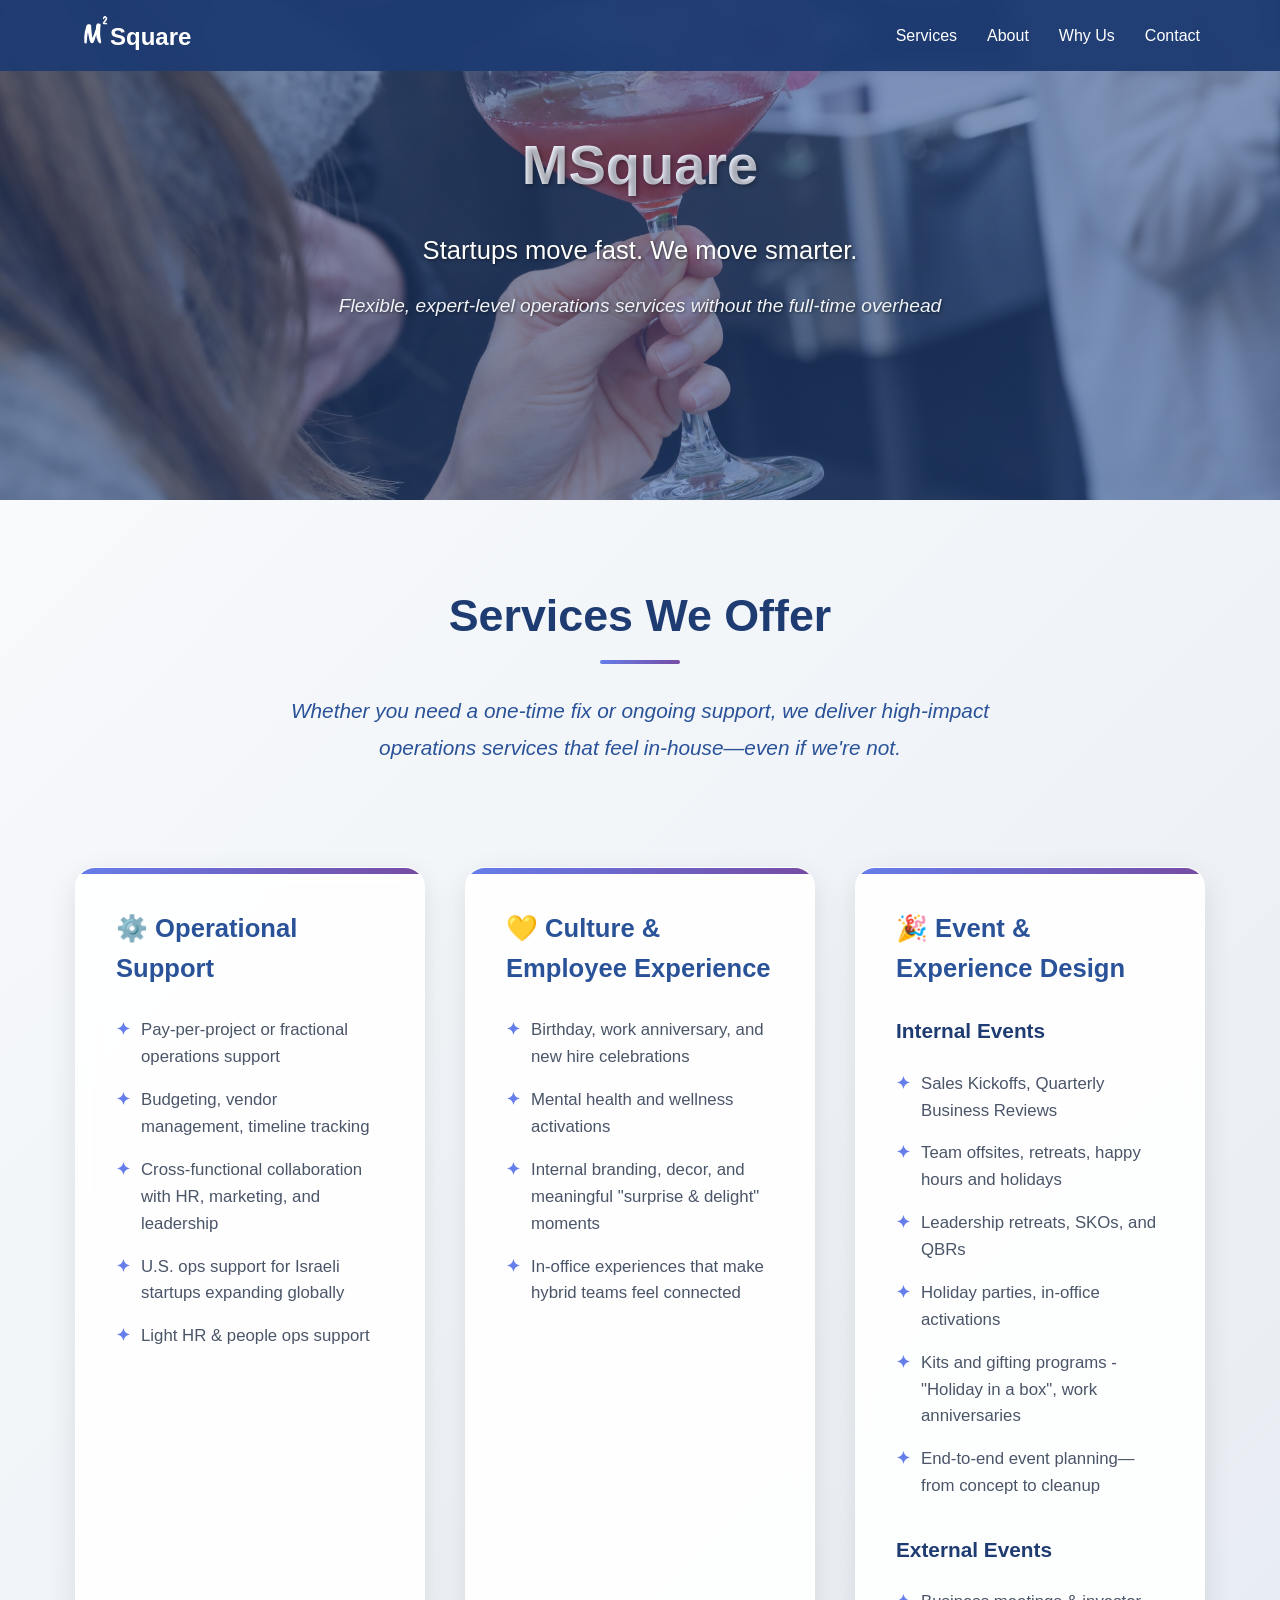
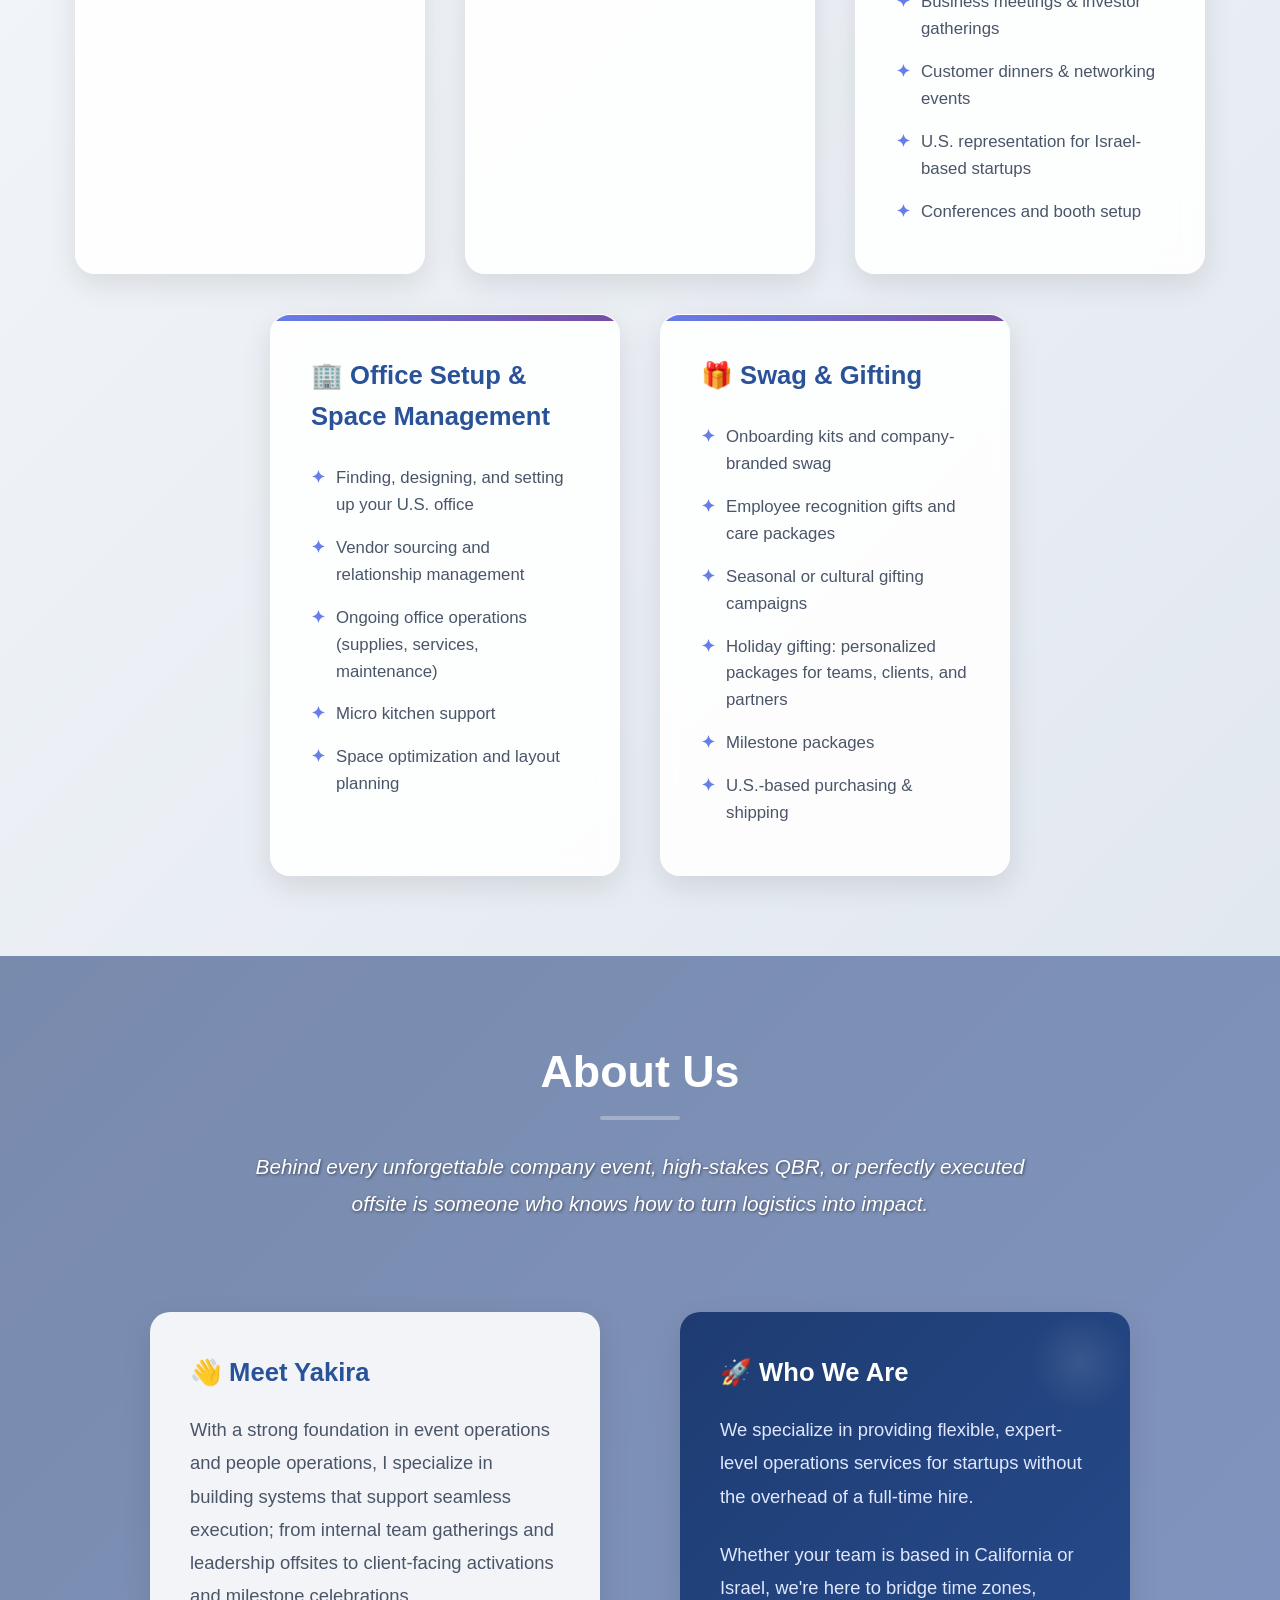
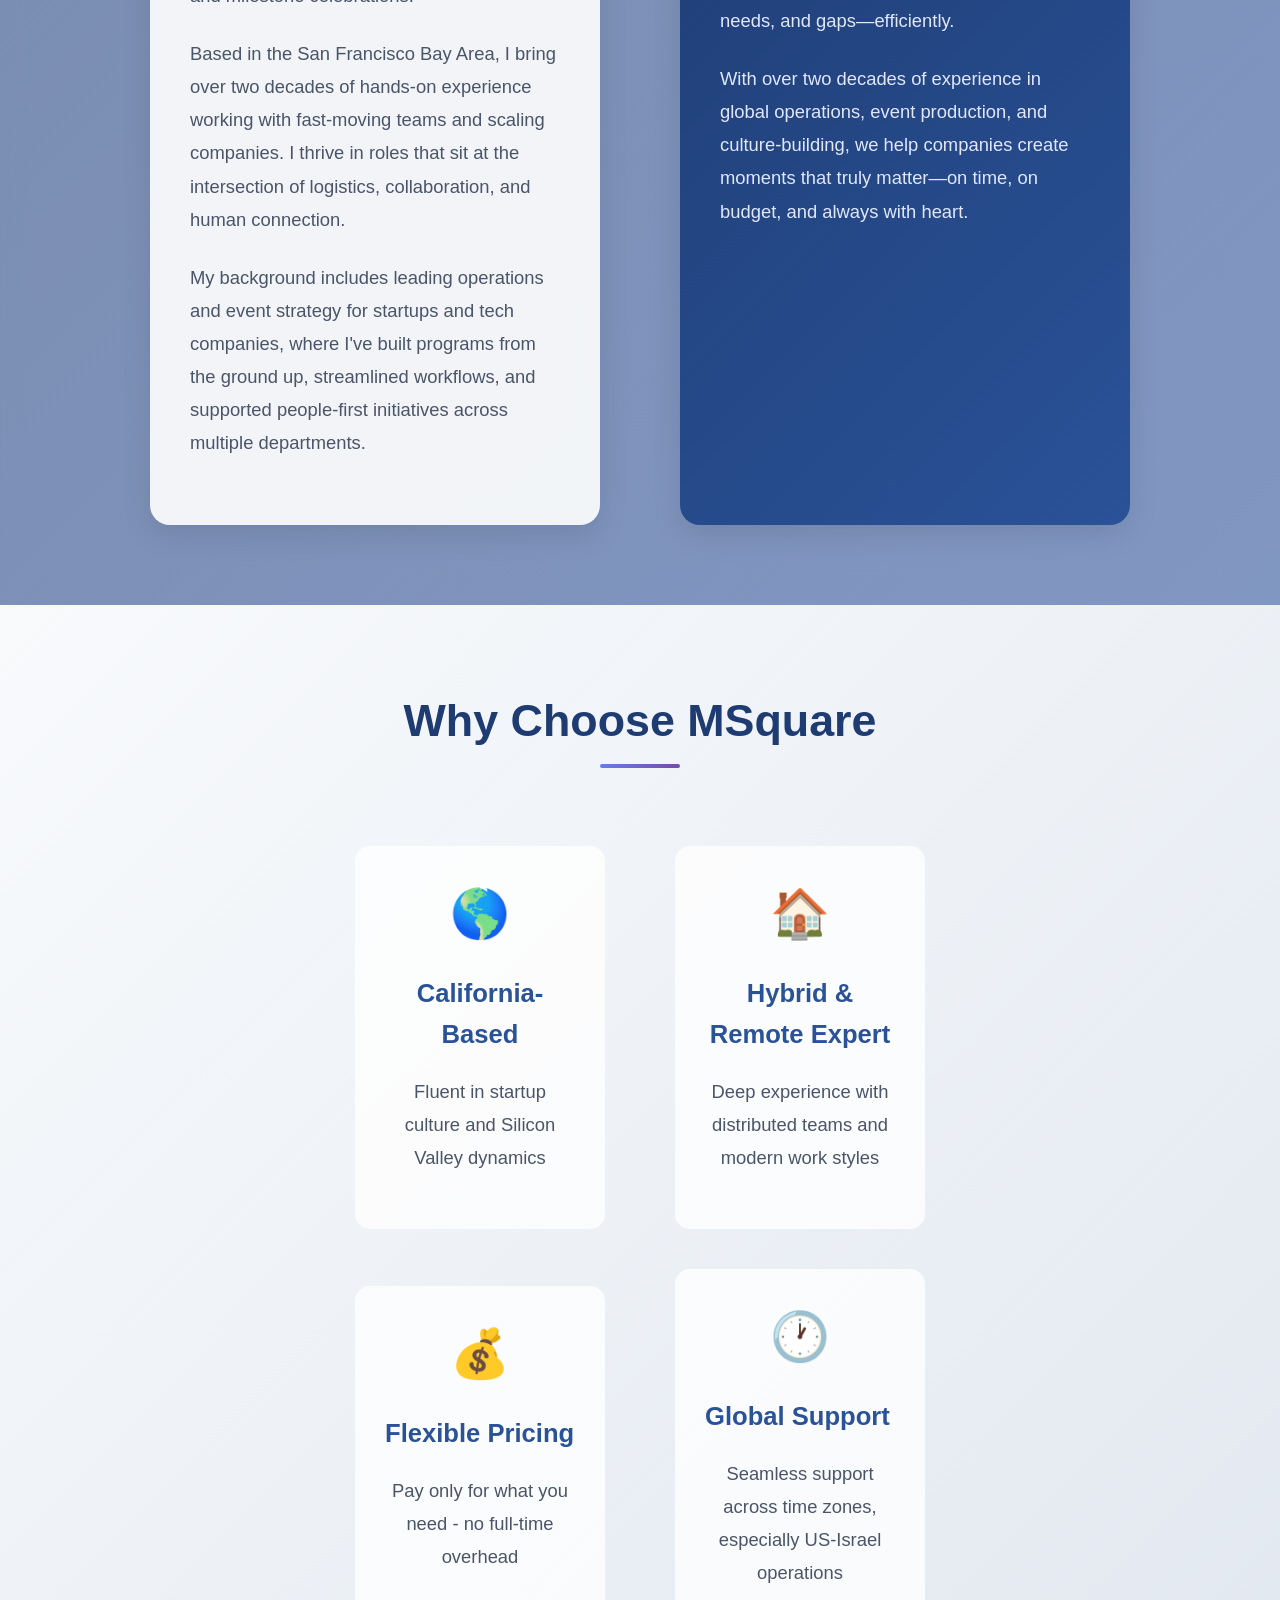
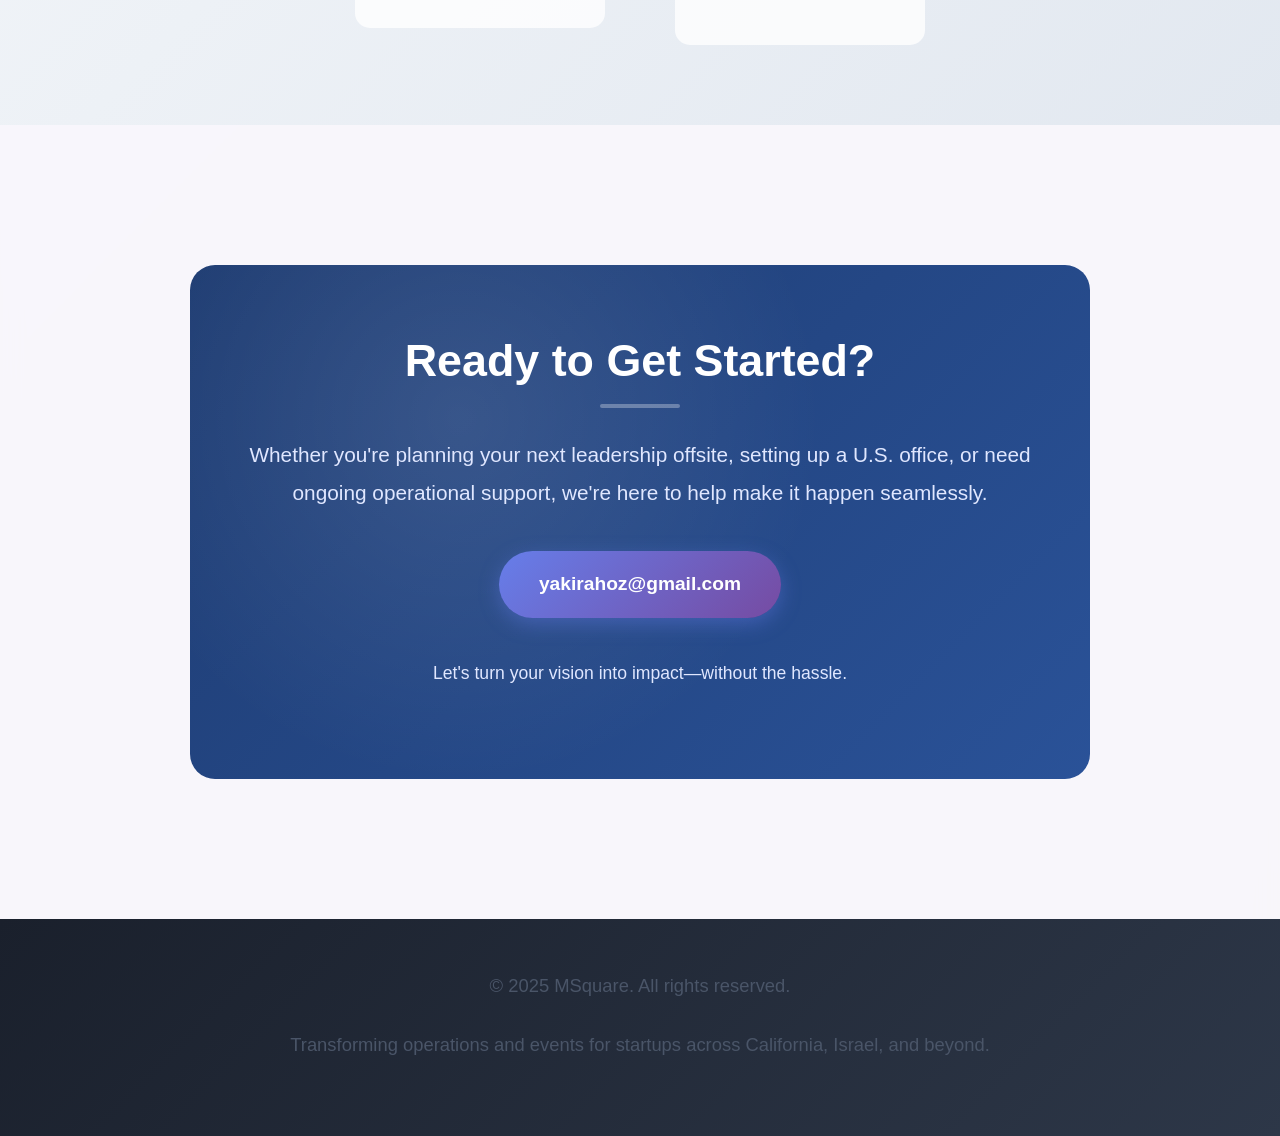
==== commit 226af667: "Update index.html" ====
--- a/index.html
+++ b/index.html
@@ -31,7 +31,7 @@
     
     <section id="services">
       <div class="section-content">
-        <h2>💼 Services We Offer</h2>
+        <h2>Services We Offer</h2>
         <p class="lead-text">Whether you need a one-time fix or ongoing support, we deliver high-impact operations services that feel in-house—even if we're not.</p>
         
         <div class="services-grid">
--- a/styles.css
+++ b/styles.css
@@ -524,3 +524,22 @@
 section {
   animation: fadeInUp 0.8s ease-out;
 }
+
+.nav-logo {
+  display: flex;
+  align-items: baseline;
+  gap: 0px;
+  font-size: 1.5em;
+  font-weight: 700;
+  color: white;
+  text-decoration: none;
+}
+
+.nav-logo-img {
+  height: 30px;
+  width: auto;
+}
+
+.nav-logo:hover {
+  opacity: 0.8;
+}
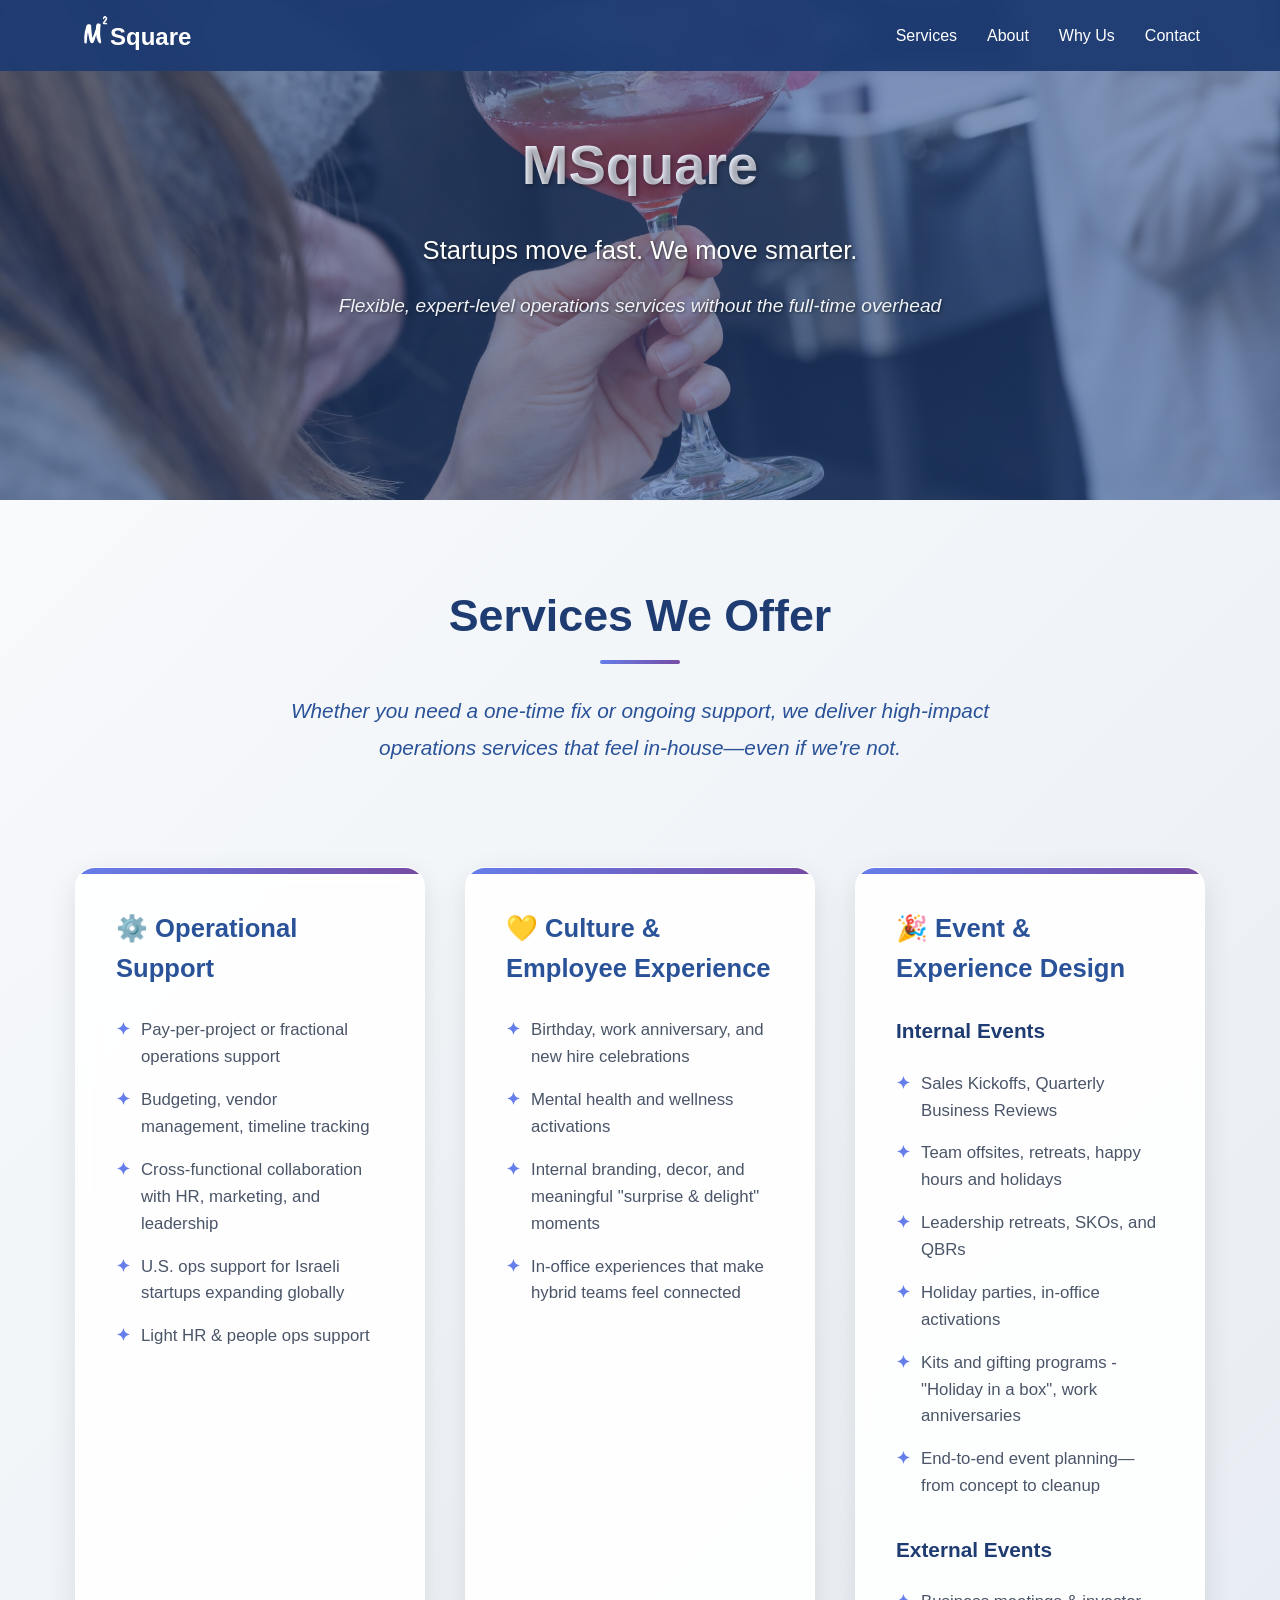
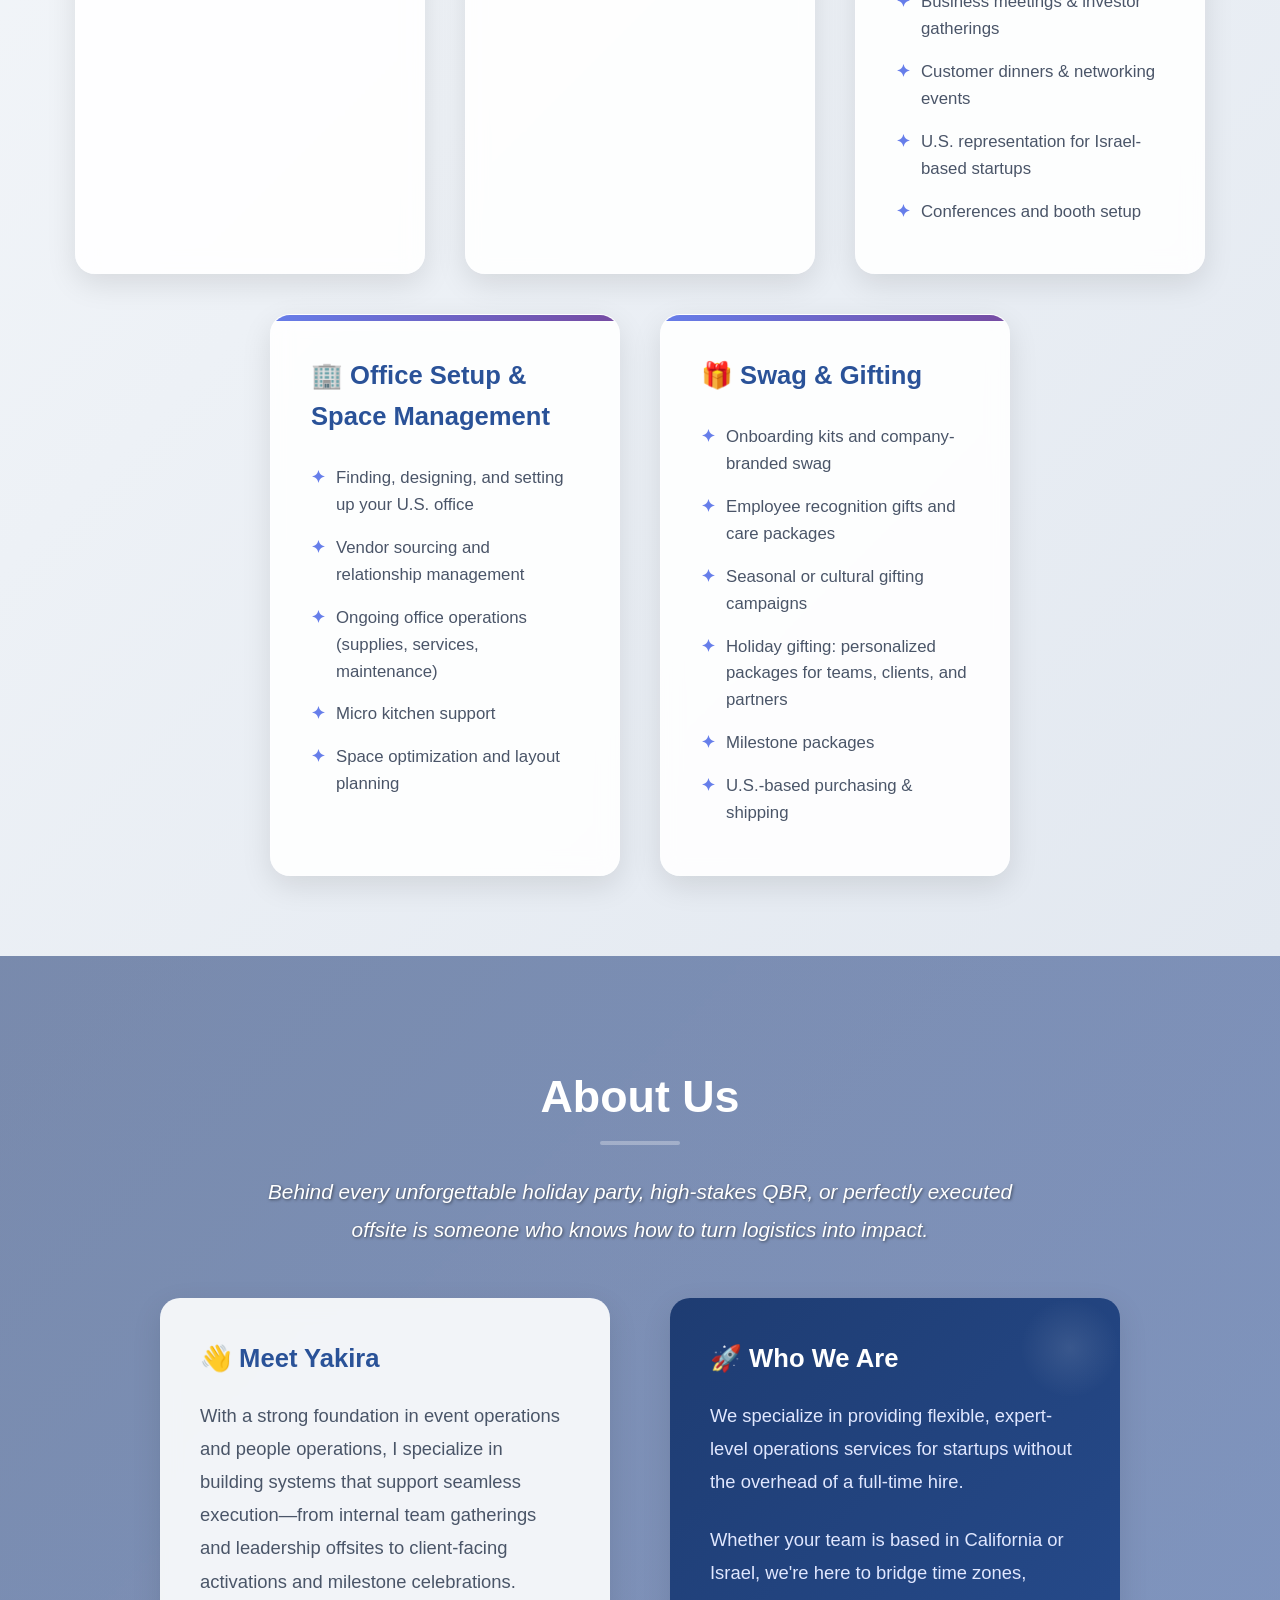
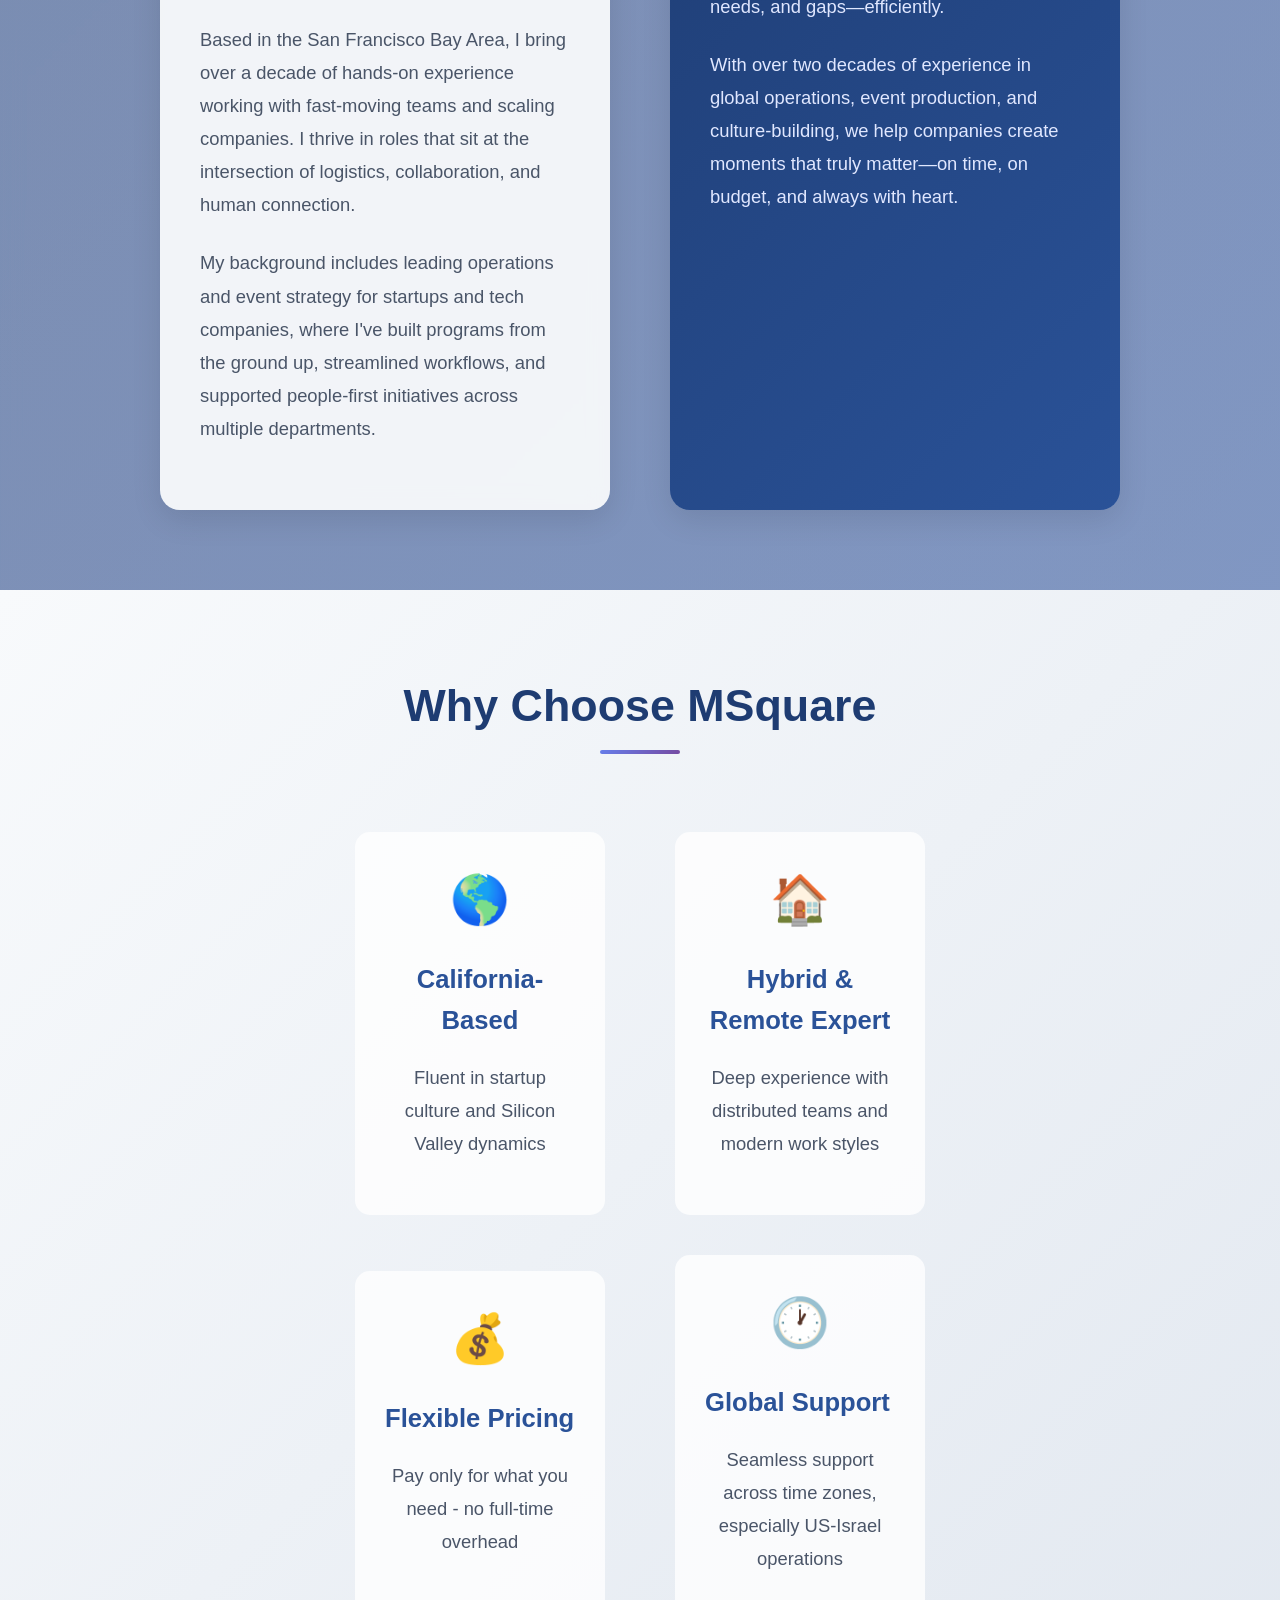
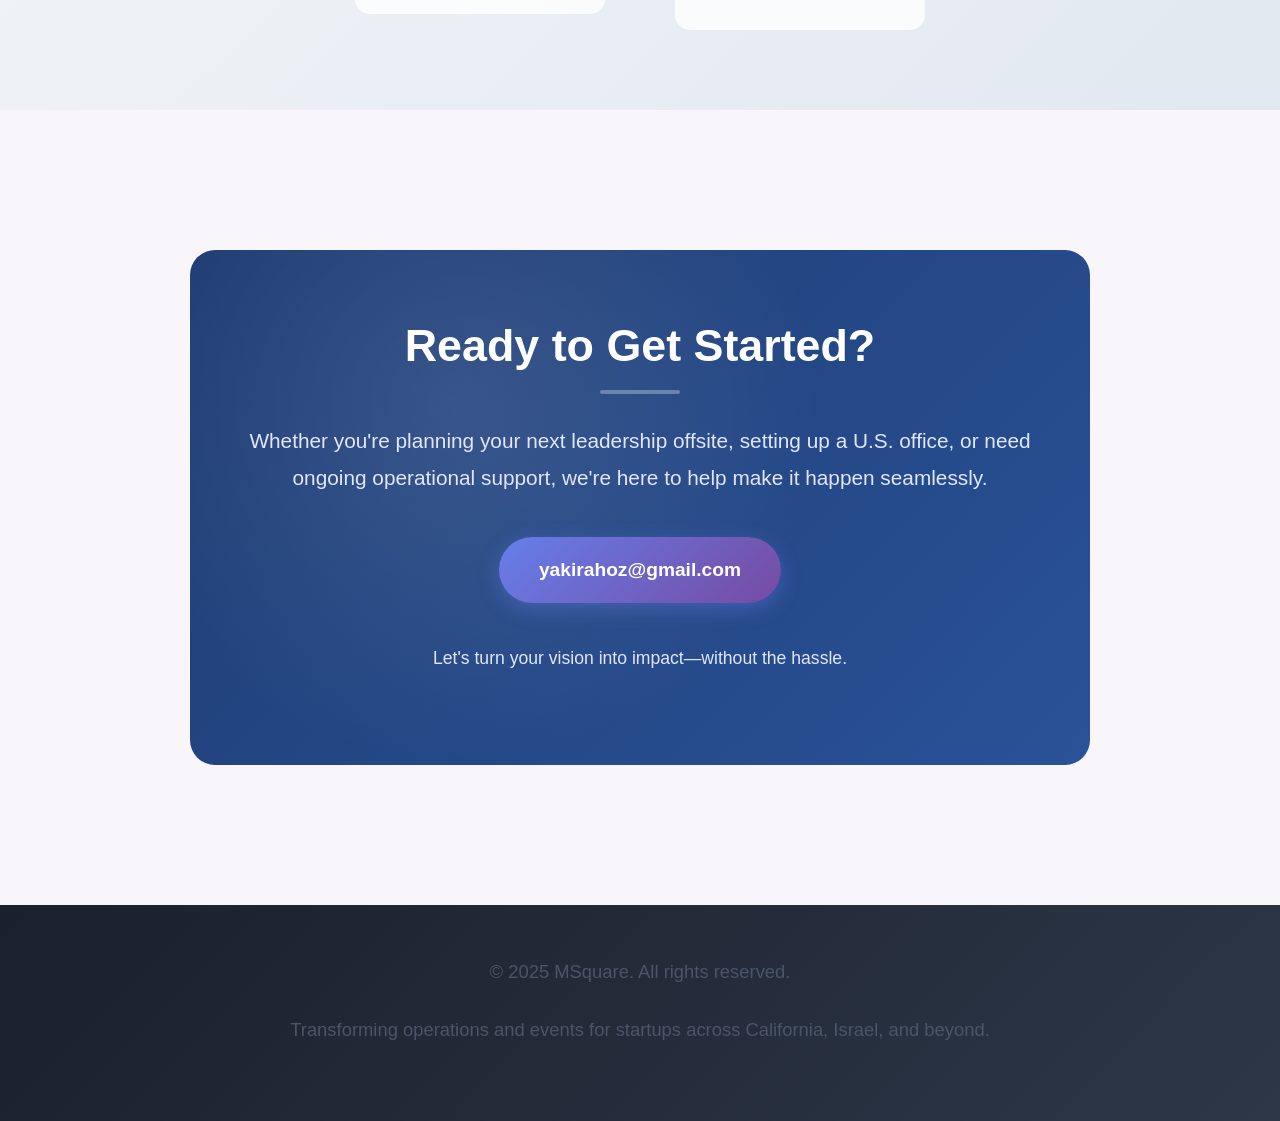
==== commit 98f4392d: "Update index.html" ====
--- a/index.html
+++ b/index.html
@@ -103,30 +103,36 @@
       </div>
     </section>
 
-    <section id="about">
-      <h2>About Us</h2>
-      <p class="lead-text">Behind every unforgettable company event, high-stakes QBR, or perfectly executed offsite is someone who knows how to turn logistics into impact.</p>
+<section id="about">
+  <div class="about-bg-image">
+    <img src="images/yakira-event-setup.jpg" alt="" class="about-background">
+  </div>
+  <div class="about-overlay"></div>
+  <div class="about-content">
+    <h2>About Us</h2>
+    <p class="lead-text">Behind every unforgettable holiday party, high-stakes QBR, or perfectly executed offsite is someone who knows how to turn logistics into impact.</p>
+    
+    <div class="about-grid">
+      <div class="about-card yakira-profile">
+        <h3>👋 Meet Yakira</h3>
+        <p>With a strong foundation in event operations and people operations, I specialize in building systems that support seamless execution—from internal team gatherings and leadership offsites to client-facing activations and milestone celebrations.</p>
+        
+        <p>Based in the San Francisco Bay Area, I bring over a decade of hands-on experience working with fast-moving teams and scaling companies. I thrive in roles that sit at the intersection of logistics, collaboration, and human connection.</p>
+        
+        <p>My background includes leading operations and event strategy for startups and tech companies, where I've built programs from the ground up, streamlined workflows, and supported people-first initiatives across multiple departments.</p>
+      </div>
       
-      <div class="about-grid">
-        <div class="about-card yakira-profile">
-          <h3>👋 Meet Yakira</h3>
-          <p>With a strong foundation in event operations and people operations, I specialize in building systems that support seamless execution; from internal team gatherings and leadership offsites to client-facing activations and milestone celebrations.</p>
-          
-          <p>Based in the San Francisco Bay Area, I bring over two decades of hands-on experience working with fast-moving teams and scaling companies. I thrive in roles that sit at the intersection of logistics, collaboration, and human connection.</p>
-          
-          <p>My background includes leading operations and event strategy for startups and tech companies, where I've built programs from the ground up, streamlined workflows, and supported people-first initiatives across multiple departments.</p>
-        </div>
+      <div class="about-card company-profile">
+        <h3>🚀 Who We Are</h3>
+        <p>We specialize in providing flexible, expert-level operations services for startups without the overhead of a full-time hire.</p>
         
-        <div class="about-card company-profile">
-          <h3>🚀 Who We Are</h3>
-          <p>We specialize in providing flexible, expert-level operations services for startups without the overhead of a full-time hire.</p>
-          
-          <p>Whether your team is based in California or Israel, we're here to bridge time zones, needs, and gaps—efficiently.</p>
-          
-          <p>With over two decades of experience in global operations, event production, and culture-building, we help companies create moments that truly matter—on time, on budget, and always with heart.</p>
-        </div>
+        <p>Whether your team is based in California or Israel, we're here to bridge time zones, needs, and gaps—efficiently.</p>
+        
+        <p>With over two decades of experience in global operations, event production, and culture-building, we help companies create moments that truly matter—on time, on budget, and always with heart.</p>
       </div>
-    </section>
+    </div>
+  </div>
+</section>
 
     <section id="why-us">
       <h2>Why Choose MSquare</h2>
--- a/styles.css
+++ b/styles.css
@@ -139,42 +139,6 @@
   align-items: center;
 }
 
-/* About section with background image */
-#about {
-  background: linear-gradient(135deg, rgba(30, 60, 114, 0.4) 0%, rgba(42, 82, 152, 0.4) 100%), url('images/yakira-event-setup.jpg') no-repeat center center;
-  background-size: cover;
-  color: #fff;
-  position: relative;
-  overflow: hidden;
-}
-
-#about::before {
-  content: '';
-  position: absolute;
-  top: 0;
-  left: 0;
-  right: 0;
-  bottom: 0;
-  background: linear-gradient(135deg, rgba(30, 60, 114, 0.3) 0%, rgba(42, 82, 152, 0.3) 100%);
-}
-
-#about h2 {
-  color: white;
-  position: relative;
-  z-index: 1;
-}
-
-#about h2::after {
-  background: rgba(255,255,255,0.3);
-}
-
-#about .lead-text {
-  color: #fff;
-  position: relative;
-  z-index: 1;
-  text-shadow: 1px 1px 3px rgba(0,0,0,0.5);
-}
-
 h2 { 
   color: #1e3c72; 
   margin-bottom: 40px;
@@ -543,3 +507,39 @@
 .nav-logo:hover {
   opacity: 0.8;
 }
+
+/* About section with background image */
+#about {
+  background: linear-gradient(135deg, rgba(30, 60, 114, 0.4) 0%, rgba(42, 82, 152, 0.4) 100%), url('https://raw.githubusercontent.com/dannyhoz2/square2m-website/main/images/yakira-event-setup.jpg') no-repeat center center;
+  background-size: cover !important;
+  color: #fff;
+  position: relative;
+  overflow: hidden;
+}
+
+#about::before {
+  content: '';
+  position: absolute;
+  top: 0;
+  left: 0;
+  right: 0;
+  bottom: 0;
+  background: linear-gradient(135deg, rgba(30, 60, 114, 0.3) 0%, rgba(42, 82, 152, 0.3) 100%);
+}
+
+#about h2 {
+  color: white;
+  position: relative;
+  z-index: 1;
+}
+
+#about h2::after {
+  background: rgba(255,255,255,0.3);
+}
+
+#about .lead-text {
+  color: #fff;
+  position: relative;
+  z-index: 1;
+  text-shadow: 1px 1px 3px rgba(0,0,0,0.5);
+}
